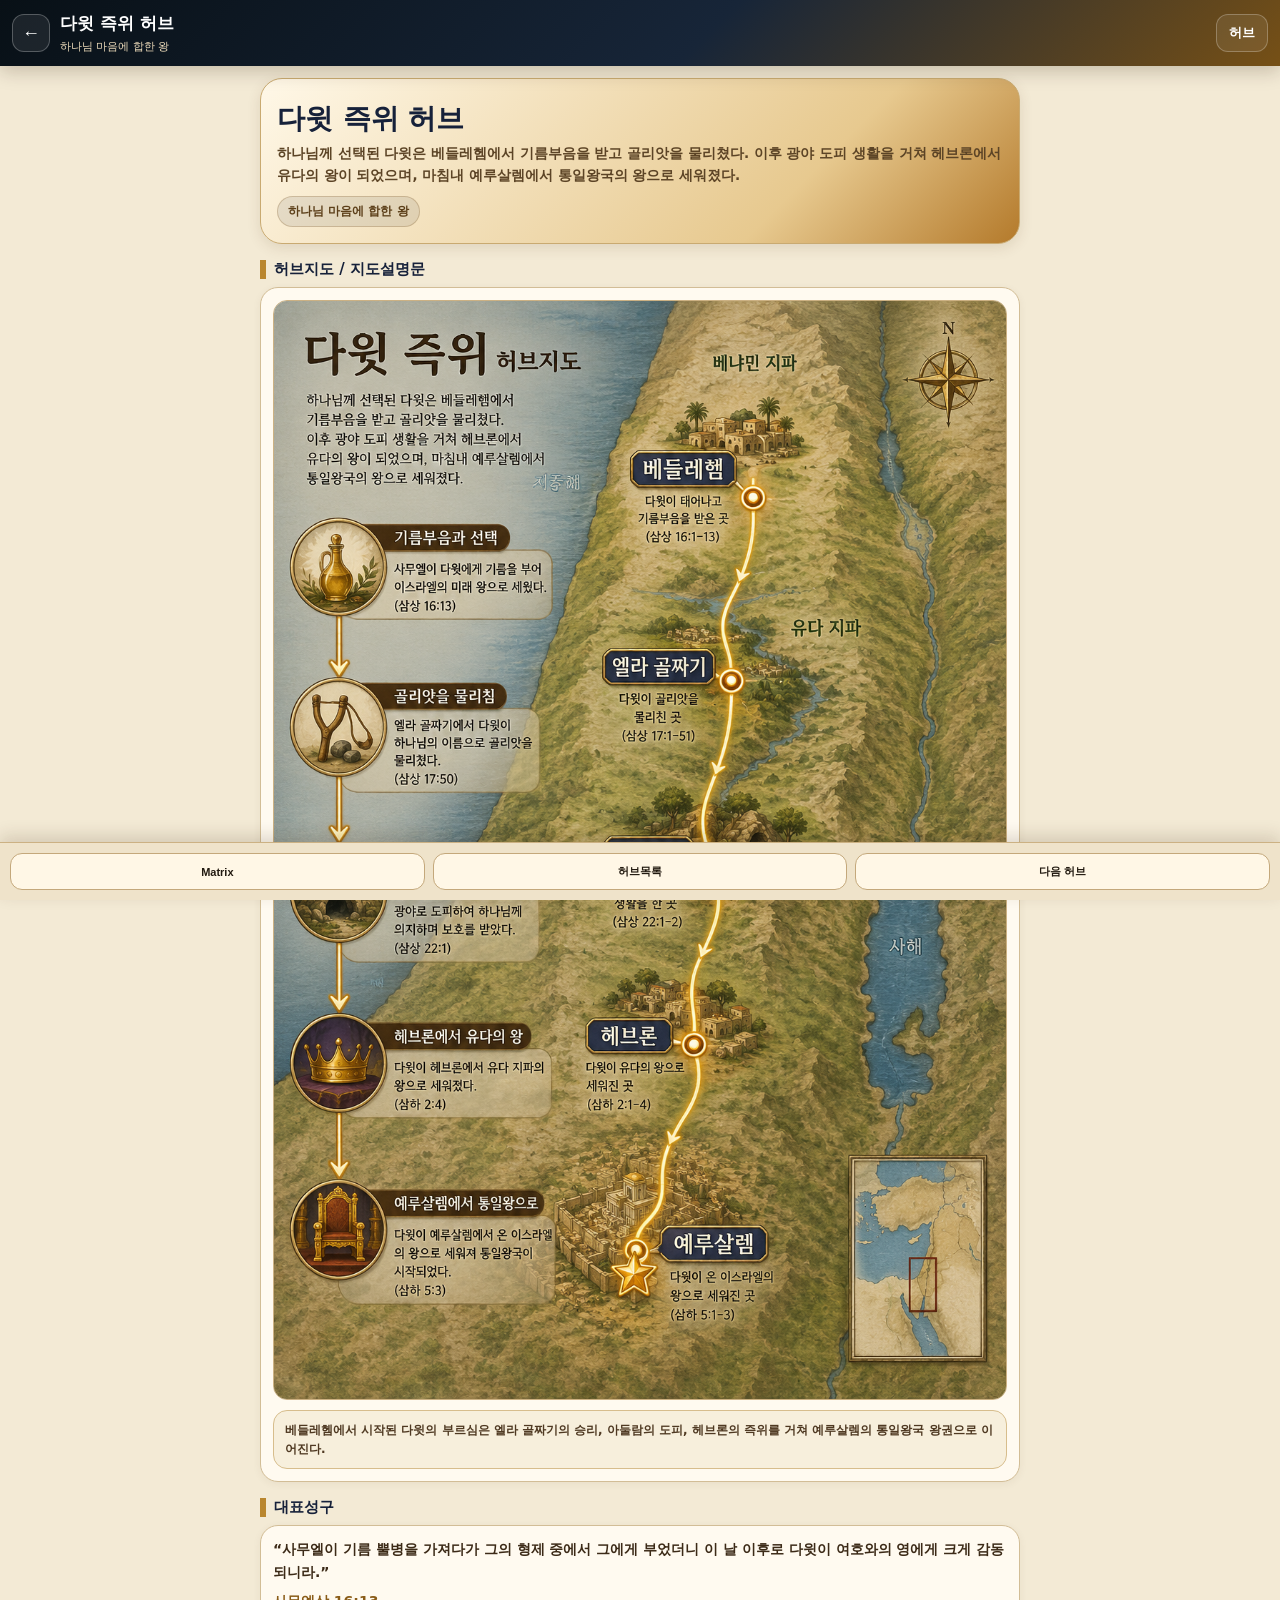
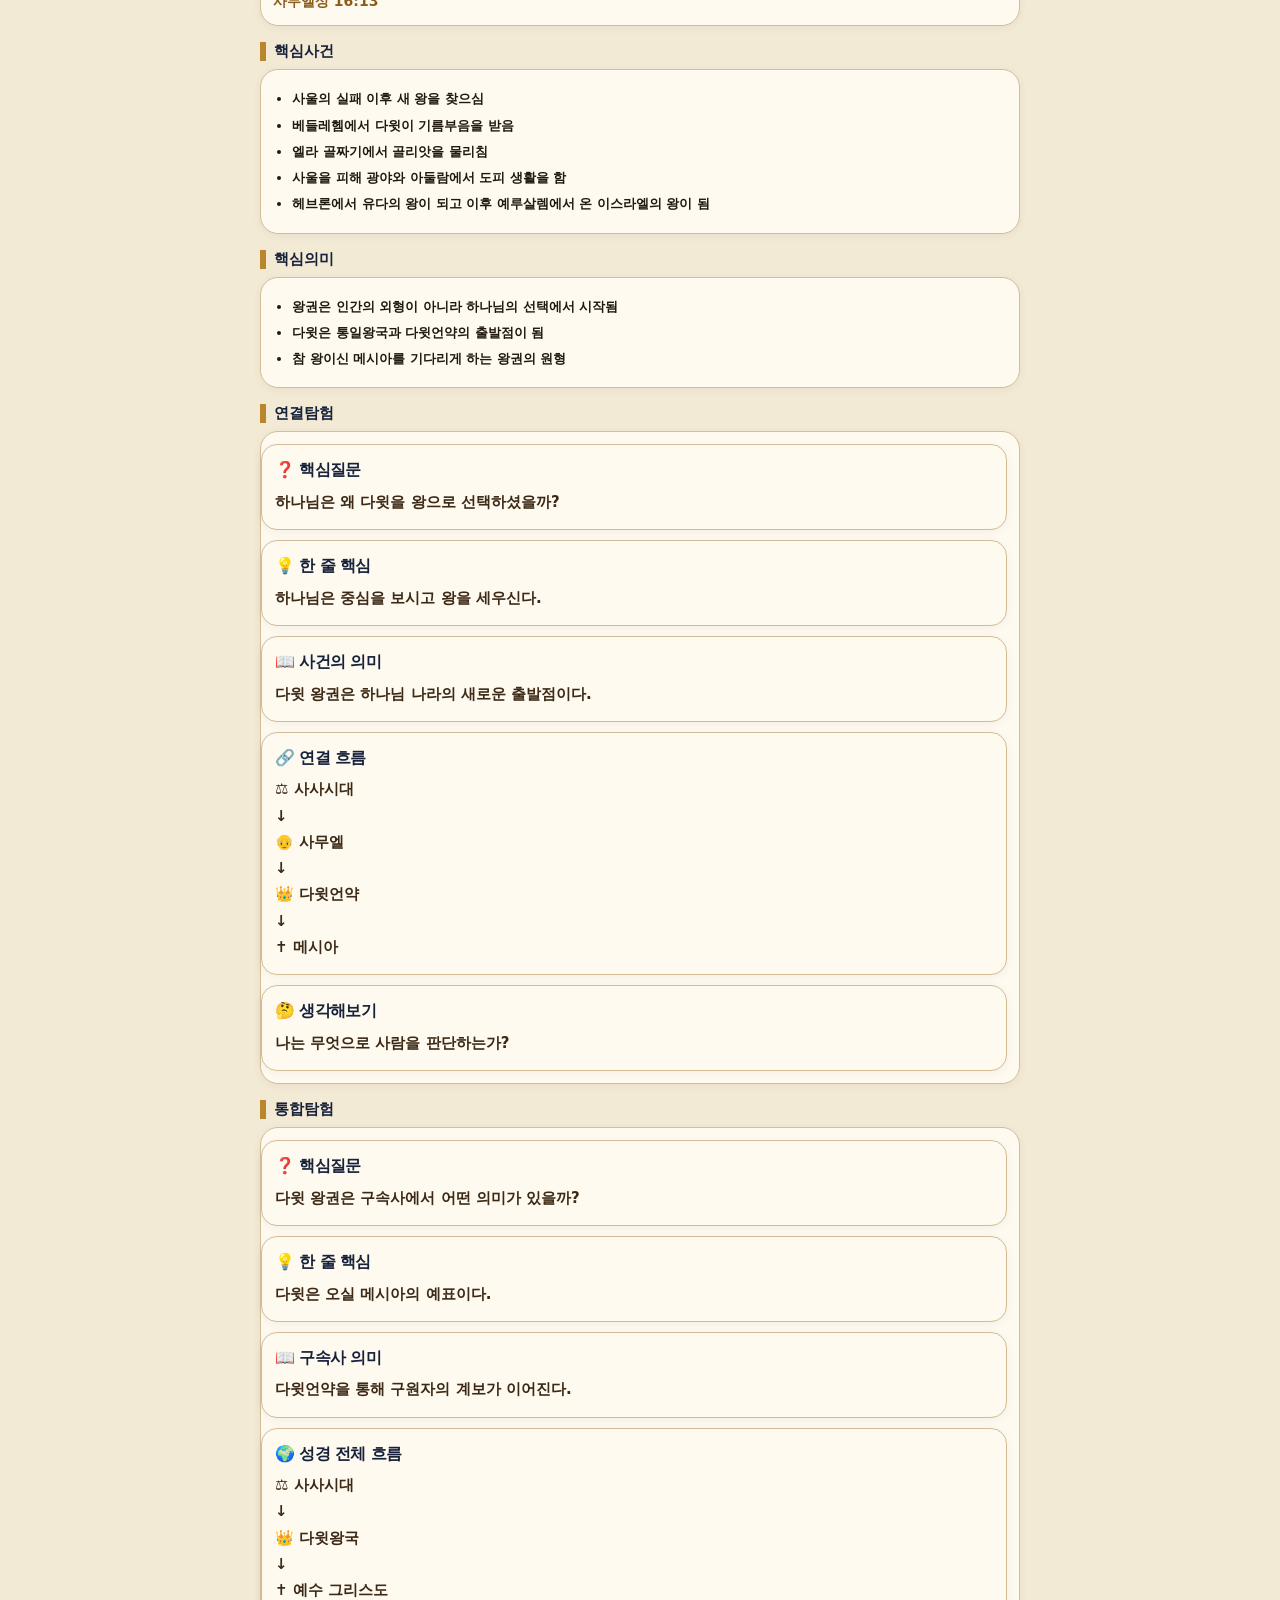
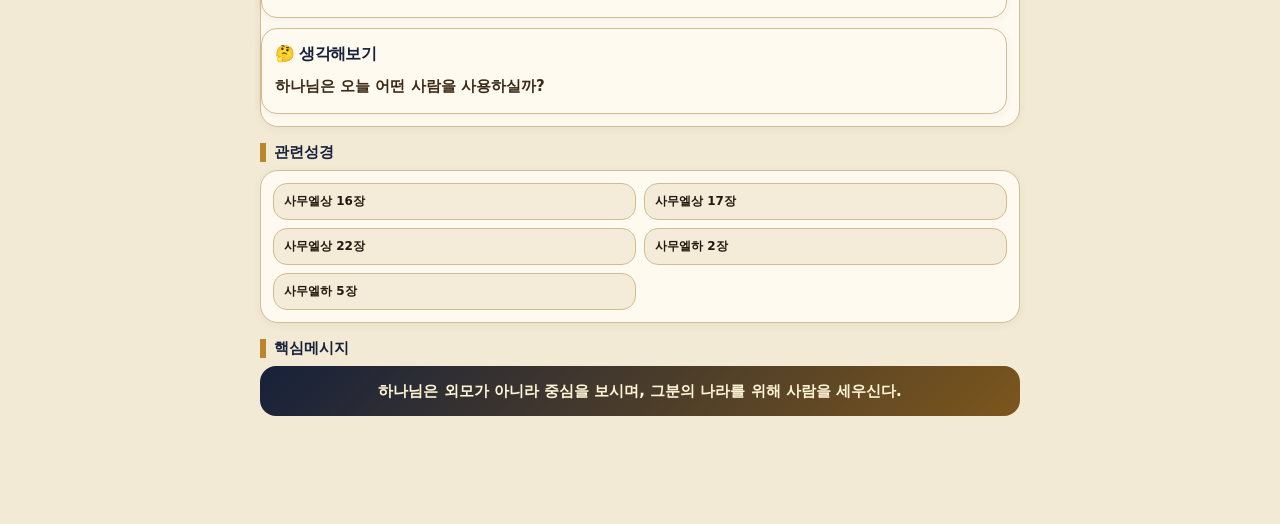
==== hubs/index.html @ 27210154 "Add files via upload" ====
<!DOCTYPE html>
<html lang="ko">
<head>
<meta charset="UTF-8">
<meta name="viewport" content="width=device-width,initial-scale=1,viewport-fit=cover">
<title>CEN 통일왕국 허브</title>
<link rel="manifest" href="manifest.json">
<meta name="theme-color" content="#081016">
<style>
*{box-sizing:border-box;-webkit-tap-highlight-color:transparent}body{margin:0;background:#f3ead5;font-family:system-ui,-apple-system,BlinkMacSystemFont,"Segoe UI",sans-serif;color:#21190f}.top{position:sticky;top:0;z-index:50;background:linear-gradient(135deg,#081016,#172538 55%,#765016);padding:12px;color:#fff;display:flex;gap:10px;align-items:center;box-shadow:0 5px 18px rgba(40,25,8,.22)}.top button{height:38px;border-radius:12px;border:1px solid rgba(255,255,255,.25);background:rgba(255,255,255,.08);color:#fff;font-weight:900}.top .back{width:38px;font-size:18px}.top .menu{padding:0 12px;margin-left:auto}.titlebox{min-width:0;flex:1}.titlebox b{display:block;font-size:17px;white-space:nowrap;overflow:hidden;text-overflow:ellipsis}.titlebox span{font-size:11px;color:#f1dfbd}.wrap{max-width:780px;margin:0 auto;padding:12px 10px 108px}.hero{border-radius:22px;padding:16px;border:1px solid #c9aa71;background:linear-gradient(135deg,#fff8e8,#e7c98f 70%,#b47a2b);box-shadow:0 4px 14px rgba(80,50,20,.12)}.hero.warn{background:linear-gradient(135deg,#fff5e4,#ddb57c 70%,#8b4a2a);border-color:#b48a56}.kicker{font-size:11px;font-weight:900;color:#7d5524}.hero h1{margin:8px 0 0;font-size:28px;color:#16213a;line-height:1.12}.hero.warn h1{color:#23150e}.hero p{line-height:1.58;color:#5c4426;font-weight:700;margin:9px 0 0;font-size:13.5px}.mood{margin-top:10px;display:inline-block;border-radius:999px;padding:6px 10px;background:rgba(22,33,58,.09);border:1px solid rgba(124,86,28,.25);color:#5c3f19;font-size:12px;font-weight:900}.sec{margin-top:16px}.sec h2{font-size:15px;color:#16213a;border-left:6px solid #b9862e;padding-left:8px;margin:0 0 8px}.card{background:#fffaf0;border:1px solid #d2bd96;border-radius:18px;padding:12px;box-shadow:0 2px 8px rgba(70,45,20,.06)}.map img{width:100%;border-radius:14px;border:1px solid #ccb183;display:block}.mapExplain{margin-top:10px;background:#f7efdc;border:1px solid #d7bd8c;border-radius:14px;padding:10px 11px;font-size:12px;line-height:1.55;color:#4f3922;font-weight:700}.quote{font-size:14px;line-height:1.65;color:#3c2a17;font-weight:800}.quote strong{display:block;margin-top:6px;color:#8a5c18}.grid{display:grid;grid-template-columns:repeat(2,minmax(0,1fr));gap:8px}.pill{background:#f4ecd8;border:1px solid #d1bb92;border-radius:14px;padding:9px 10px;font-size:12px;line-height:1.4;font-weight:800}.list{margin:0;padding-left:19px}.list li{margin:7px 0;font-size:13px;line-height:1.48;font-weight:700}.message{background:linear-gradient(135deg,#16213a,#7c561c);color:#fff5d7;border-radius:16px;padding:14px 12px;text-align:center;font-size:15px;line-height:1.5;font-weight:900}.navlinks{display:grid;grid-template-columns:repeat(3,minmax(0,1fr));gap:8px}.navlinks button{padding:12px 7px;border-radius:14px;border:1px solid #c4a87b;background:#fff7e6;font-weight:900;color:#21190f}.navlinks button.next{background:#7b561c;color:#fff6d5;border-color:#d9a943}.bottom{position:fixed;left:0;right:0;bottom:0;z-index:50;background:#efe3ca;border-top:1px solid #ccb183;display:flex;gap:8px;padding:10px;box-shadow:0 -6px 16px rgba(60,40,15,.16)}.bottom button{flex:1;padding:10px 4px;border-radius:12px;border:1px solid #c4a87b;background:#fff7e6;font-weight:900;font-size:11px;color:#21190f}.drawer{display:none;position:fixed;inset:0;background:rgba(0,0,0,.38);z-index:1200;align-items:flex-end}.drawer.show{display:flex}.drawerPanel{width:100%;max-height:76vh;overflow:auto;background:#fffaf0;border-radius:20px 20px 0 0;border:1px solid #d2bd96}.drawerHead{display:flex;align-items:center;justify-content:space-between;padding:14px 16px;border-bottom:1px solid #eadfc6}.drawerHead button{width:34px;height:34px;border:0;border-radius:10px;background:#eadfc6;font-size:22px}.hubItem{width:100%;text-align:left;border:0;border-bottom:1px solid #eadfc6;background:#fffaf0;padding:13px 16px}.hubItem b{display:block;color:#16213a}.hubItem span{font-size:12px;color:#6d5b40}@media(max-width:430px){.grid{grid-template-columns:1fr}.hero h1{font-size:25px}.navlinks{grid-template-columns:1fr 1fr 1fr}.navlinks button{font-size:11px;padding:10px 4px}}

/* v3.6 M06: BR 기반 흐름 세로형 */
.exploreGrid{
  display:grid!important;
  grid-template-columns:1fr!important;
  gap:10px!important;
  padding-left:0!important;
  margin:0!important;
}
.exploreCard{
  display:block!important;
  border:1px solid #d2bd96!important;
  border-radius:16px!important;
  background:#fffaf0!important;
  padding:14px 13px!important;
  margin:0!important;
  box-shadow:0 2px 8px rgba(70,45,20,.06)!important;
}
.exploreCard b{
  display:block!important;
  color:#16213a!important;
  font-size:16px!important;
  margin:0 0 8px 0!important;
  line-height:1.35!important;
  font-weight:950!important;
  letter-spacing:-.04em!important;
}
.exploreCard p{
  display:block!important;
  margin:0!important;
  color:#3c2a17!important;
  font-size:15px!important;
  line-height:1.75!important;
  font-weight:780!important;
  white-space:normal!important;
  word-break:keep-all!important;
}

</style>
</head>
<body>
<header class="top"><button class="back" onclick="goMatrix()">←</button><div class="titlebox"><b id="topTitle">통일왕국 허브</b><span id="topSub">왕권 · 시온 · 임재 · 성전 · 분열</span></div><button class="menu" onclick="openDrawer()">허브</button></header>
<main class="wrap" id="app"></main>
<nav class="bottom"><button onclick="goMatrix()">Matrix</button><button onclick="openDrawer()">허브목록</button><button id="nextBottom">다음 허브</button></nav>
<div class="drawer" id="drawer"><div class="drawerPanel"><div class="drawerHead"><b>통일왕국 허브목록</b><button onclick="closeDrawer()">×</button></div><div id="hubList"></div></div></div>
<script>
const HUBS=[
{slug:'david',icon:'👑',title:'다윗 즉위',sub:'하나님 마음에 합한 왕',kicker:'',overview:'하나님께 선택된 다윗은 베들레헴에서 기름부음을 받고 골리앗을 물리쳤다. 이후 광야 도피 생활을 거쳐 헤브론에서 유다의 왕이 되었으며, 마침내 예루살렘에서 통일왕국의 왕으로 세워졌다.',map:'assets/maps/david-map.png',mapExplain:'베들레헴에서 시작된 다윗의 부르심은 엘라 골짜기의 승리, 아둘람의 도피, 헤브론의 즉위를 거쳐 예루살렘의 통일왕국 왕권으로 이어진다.',verse:'“사무엘이 기름 뿔병을 가져다가 그의 형제 중에서 그에게 부었더니 이 날 이후로 다윗이 여호와의 영에게 크게 감동되니라.”<strong>사무엘상 16:13</strong>',events:['사울의 실패 이후 새 왕을 찾으심','베들레헴에서 다윗이 기름부음을 받음','엘라 골짜기에서 골리앗을 물리침','사울을 피해 광야와 아둘람에서 도피 생활을 함','헤브론에서 유다의 왕이 되고 이후 예루살렘에서 온 이스라엘의 왕이 됨'],meaning:['왕권은 인간의 외형이 아니라 하나님의 선택에서 시작됨','다윗은 통일왕국과 다윗언약의 출발점이 됨','참 왕이신 메시아를 기다리게 하는 왕권의 원형'],connections:['❓ 핵심질문 하나님은 왜 다윗을 왕으로 선택하셨을까?','💡 한 줄 핵심 하나님은 중심을 보시고 왕을 세우신다.','📖 사건의 의미 다윗 왕권은 하나님 나라의 새로운 출발점이다.','🔗 연결 흐름 사사시대 → 사무엘 → 다윗언약 → 메시아','🤔 생각해보기 나는 무엇으로 사람을 판단하는가?'],integrated:['❓ 핵심질문 다윗 왕권은 구속사에서 어떤 의미가 있을까?','💡 한 줄 핵심 다윗은 오실 메시아의 예표이다.','📖 구속사 의미 다윗언약을 통해 구원자의 계보가 이어진다.','🌍 성경 전체 흐름 사사시대 → 다윗왕국 → 예수 그리스도','🤔 생각해보기 하나님은 오늘 어떤 사람을 사용하실까?'],refs:['사무엘상 16장','사무엘상 17장','사무엘상 22장','사무엘하 2장','사무엘하 5장'],message:'하나님은 외모가 아니라 중심을 보시며, 그분의 나라를 위해 사람을 세우신다.',prev:'',next:'jerusalem'},
{slug:'jerusalem',icon:'🏰',title:'예루살렘 정복',sub:'왕국 중심이 세워지다',kicker:'',overview:'다윗은 헤브론에서 왕으로 통치한 후 여부스 족속의 성읍 예루살렘을 정복하였다. 예루살렘은 다윗성으로 불리며 이스라엘의 정치적 중심지가 되었다.',map:'assets/maps/jerusalem-map.png',mapExplain:'헤브론에서 시작된 다윗의 왕권은 예루살렘 정복을 통해 왕국의 중심을 확보한다. 다윗성, 시온산은 이후 왕권과 예배와 메시아 약속이 모이는 핵심 장소가 된다.',verse:'“다윗이 시온 산성을 빼앗았으니 이는 다윗 성이더라.”<strong>사무엘하 5:7</strong>',events:['다윗이 헤브론에서 유다를 다스림','온 이스라엘의 왕으로 세워짐','여부스 족속의 성읍 예루살렘을 정복함','시온 산성이 다윗성으로 불림','예루살렘이 통일왕국의 수도가 됨'],meaning:['예루살렘은 남북 지파를 아우르는 왕국 중심지가 됨','시온은 왕권·예배·언약 약속이 만나는 장소가 됨','이후 성전과 메시아 사역의 무대가 준비됨'],connections:['❓ 핵심질문 왜 예루살렘이 왕국의 중심이 되었을까?','💡 한 줄 핵심 하나님은 예루살렘을 왕권과 예배의 중심으로 세우셨다.','📖 사건의 의미 통일왕국의 중심 도시가 확립되었다.','🔗 연결 흐름 다윗 즉위 → 예루살렘 정복 → 성전 건축','🤔 생각해보기 내 삶의 중심에는 무엇이 있는가?'],integrated:['❓ 핵심질문 예루살렘은 성경 전체에서 어떤 의미가 있을까?','💡 한 줄 핵심 예루살렘은 구속사의 중심 무대이다.','📖 구속사 의미 왕권과 언약이 모이는 장소가 된다.','🌍 성경 전체 흐름 다윗성 → 성전 → 십자가 → 새 예루살렘','🤔 생각해보기 하나님 나라의 중심은 어디에 있는가?'],refs:['사무엘하 5장','역대상 11장','시편 48편','시편 122편'],message:'하나님은 자신의 나라를 세우기 위해 중심을 마련하신다.',prev:'david',next:'ark'},
{slug:'ark',icon:'📦',title:'언약궤 이전',sub:'하나님의 임재를 모시다',kicker:'',overview:'오랫동안 기럇여아림에 머물던 언약궤는 예루살렘으로 옮겨지는 과정에서 웃사의 죽음 사건을 겪었다. 이후 오벧에돔의 집에 머문 뒤 예루살렘에 안치되어 하나님의 임재를 상징하게 되었다.',map:'assets/maps/ark-map.png',mapExplain:'기럇여아림에 머물던 언약궤는 베레스웃사 사건을 거치며 하나님의 거룩함을 드러낸다. 오벧에돔의 집에 머문 뒤 예루살렘으로 옮겨져 왕국의 중심에 하나님의 임재가 자리한다.',verse:'“다윗이 여호와 앞에서 힘을 다하여 춤을 추는데 그 때에 다윗이 베 에봇을 입었더라.”<strong>사무엘하 6:14</strong>',events:['언약궤가 기럇여아림에 오래 머묾','새 수레로 옮기던 중 웃사가 죽음','언약궤가 오벧에돔의 집에 석 달 동안 머묾','하나님이 오벧에돔의 집에 복을 주심','다윗이 기쁨과 찬양으로 언약궤를 예루살렘에 모심'],meaning:['하나님의 임재는 기쁨이지만 동시에 거룩함을 요구함','왕국의 중심은 왕권이 아니라 하나님의 임재여야 함','성전 건축으로 이어지는 임재의 흐름을 준비함'],connections:['❓ 핵심질문 하나님께 가까이 가는 데 왜 거룩함이 필요할까?','💡 한 줄 핵심 하나님의 임재는 기쁨이자 거룩함이다.','📖 사건의 의미 왕국의 중심은 왕이 아니라 하나님이심을 보여준다.','🔗 연결 흐름 성막 → 언약궤 → 성전 → 그리스도','🤔 생각해보기 나는 하나님을 어떤 태도로 예배하는가?'],integrated:['❓ 핵심질문 언약궤는 구속사에서 무엇을 상징할까?','💡 한 줄 핵심 하나님은 백성과 함께 거하시기를 원하신다.','📖 구속사 의미 임재의 약속이 그리스도 안에서 완성된다.','🌍 성경 전체 흐름 광야 성막 → 언약궤 → 성전 → 임마누엘','🤔 생각해보기 하나님 임재를 가장 소중히 여기고 있는가?'],refs:['사무엘하 6장','역대상 13장','역대상 15장','역대상 16장'],message:'하나님의 백성은 하나님의 임재를 가장 소중히 여기되, 하나님의 방식대로 가까이해야 한다.',prev:'jerusalem',next:'temple'},
{slug:'temple',icon:'🏛️',title:'성전 건축',sub:'예배 중심이 세워지다',kicker:'',overview:'솔로몬은 두로 왕 히람의 지원을 받아 성전 건축 재료를 공급받았다. 예루살렘 모리아산에 성전을 건축하여 이스라엘 예배의 중심을 세웠다.',map:'assets/maps/temple-map.png',mapExplain:'두로에서 공급된 재료와 기술은 예루살렘으로 옮겨지고, 모리아산에서 성전 건축으로 이어진다. 성전은 통일왕국의 영광이 절정에 이른 상징이 된다.',verse:'“제사장이 성소에서 나올 때에 구름이 여호와의 성전에 가득하매… 이는 여호와의 영광이 여호와의 성전에 가득함이었더라.”<strong>열왕기상 8:10-11</strong>',events:['솔로몬이 두로 왕 히람과 협력함','백향목과 건축 재료를 공급받음','예루살렘 모리아산에 성전을 건축함','언약궤를 성전에 안치함','성전 봉헌 때 여호와의 영광이 가득함'],meaning:['성전은 통일왕국의 예배 중심이자 영광의 절정임','하나님은 자기 백성 가운데 거하시기를 원하심','성전은 예수 그리스도와 교회로 이어지는 중요한 예표'],connections:['❓ 핵심질문 성전은 왜 중요한가?','💡 한 줄 핵심 성전은 하나님 임재와 예배의 중심이다.','📖 사건의 의미 통일왕국의 영광이 절정에 이른다.','🔗 연결 흐름 성막 → 성전 → 예수 그리스도 → 교회','🤔 생각해보기 참된 예배는 무엇일까?'],integrated:['❓ 핵심질문 성전은 어떻게 예수님을 가리킬까?','💡 한 줄 핵심 성전은 오실 그리스도의 그림자이다.','📖 구속사 의미 하나님과 만나는 길이 예수님 안에서 완성된다.','🌍 성경 전체 흐름 성막 → 솔로몬 성전 → 재건 성전 → 그리스도','🤔 생각해보기 나는 예배를 얼마나 소중히 여기는가?'],refs:['열왕기상 5장','열왕기상 6장','열왕기상 8장','역대하 3장','역대하 5장','역대하 7장'],message:'하나님은 건물 자체보다, 그분의 임재를 중심에 두는 순종의 백성을 원하신다.',prev:'ark',next:'division'},
{slug:'division',icon:'⚡',title:'왕국 분열',sub:'하나의 왕국이 갈라지다',kicker:'',overview:'솔로몬 사후 르호보암은 세겜에서 백성들의 요구를 거절하였다. 그 결과 왕국은 북이스라엘과 남유다로 분열되었으며, 이후 서로 다른 길을 걷게 되었다.',map:'assets/maps/division-map.png',mapExplain:'예루살렘에서 이어진 솔로몬 왕조는 세겜의 결정 앞에서 균열을 맞는다. 세겜 이후 북쪽은 사마리아 중심의 북이스라엘로, 남쪽은 예루살렘 중심의 남유다로 갈라진다.',verse:'“우리가 다윗과 무슨 관계가 있느냐… 이스라엘아 너희의 장막으로 돌아가라.”<strong>열왕기상 12:16</strong>',events:['솔로몬 말기에 우상숭배와 세금 부담이 커짐','르호보암이 세겜에서 백성의 요구를 들음','원로들의 조언을 버리고 젊은 신하들의 강경책을 따름','열 지파가 르호보암을 거부하고 여로보암을 따름','북이스라엘과 남유다로 왕국이 분열됨'],meaning:['교만과 불순종은 공동체를 갈라놓음','분열은 심판이지만 다윗 언약의 약속은 남유다를 통해 이어짐','분열왕국 시대의 긴 쇠퇴와 선지자 사역을 여는 전환점'],connections:['❓ 핵심질문 왜 강대한 왕국이 분열되었을까?','💡 한 줄 핵심 불순종과 교만은 공동체를 무너뜨린다.','📖 사건의 의미 인간 왕권의 한계가 드러난다.','🔗 연결 흐름 솔로몬 타락 → 왕국 분열 → 선지자 시대','🤔 생각해보기 나는 충고를 겸손히 듣고 있는가?'],integrated:['❓ 핵심질문 왕국 분열 이후에도 구속사는 왜 계속될까?','💡 한 줄 핵심 인간은 실패해도 하나님의 계획은 멈추지 않는다.','📖 구속사 의미 남은 자를 통해 메시아 약속이 이어진다.','🌍 성경 전체 흐름 분열왕국 → 포로 → 귀환 → 그리스도','🤔 생각해보기 실패 속에서도 하나님은 무엇을 이루실까?'],refs:['열왕기상 11장','열왕기상 12장','역대하 10장','역대하 11장'],message:'하나의 왕국은 갈라졌지만, 하나님의 구속사는 멈추지 않는다.',prev:'temple',next:'',warn:true,nextEra:{label:'분열왕국 Matrix',url:'https://centiger.github.io/CEN-M07-Divided/',desc:'왕국 분열 이후 북이스라엘과 남유다는 서로 다른 길을 걷게 됩니다.'}}
];
const $=id=>document.getElementById(id);function currentSlug(){return new URLSearchParams(location.search).get('hub')||'david'}function findHub(slug){return HUBS.find(h=>h.slug===slug)||HUBS[0]}function goMatrix(){location.href='../index.html'}function openDrawer(){$('drawer').classList.add('show')}function closeDrawer(){$('drawer').classList.remove('show')}function goHub(slug){if(!slug)return;location.href='index.html?hub='+slug}function list(items){return `<ul class="list">${items.map(x=>`<li>${x}</li>`).join('')}</ul>`}
function renderExplore(items){
  function escapeLocal(s){
    return String(s||'').replace(/[&<>"']/g, m=>({'&':'&amp;','<':'&lt;','>':'&gt;','"':'&quot;',"'":'&#39;'}[m]));
  }
  function hasEmoji(s){
    return /[\u{1F300}-\u{1FAFF}\u{2600}-\u{27BF}]/u.test(String(s||''));
  }
  function iconForStep(s){
    const t=String(s||'');
    if(/사사/.test(t)) return '⚖️';
    if(/사무엘/.test(t)) return '👴';
    if(/다윗성|다윗|왕권|왕국/.test(t)) return '👑';
    if(/예루살렘|시온/.test(t)) return '🏰';
    if(/언약궤|임재/.test(t)) return '📦';
    if(/성막/.test(t)) return '⛺';
    if(/성전|성전산|예배/.test(t)) return '🏛️';
    if(/솔로몬/.test(t)) return '🧠';
    if(/분열|북이스라엘|남유다/.test(t)) return '⚡';
    if(/십자가/.test(t)) return '✝️';
    if(/예수|그리스도|메시아/.test(t)) return '✝️';
    if(/새 예루살렘|새창조/.test(t)) return '👑';
    if(/포로|바벨론/.test(t)) return '⛓️';
    if(/귀환|회복/.test(t)) return '🚶';
    if(/교회/.test(t)) return '⛪';
    return '🔹';
  }

  const labels=[
    '❓ 핵심질문',
    '💡 한 줄 핵심',
    '📖 사건의 의미',
    '📖 구속사 의미',
    '🔗 연결 흐름',
    '🌍 성경 전체 흐름',
    '🤔 생각해보기'
  ];

  function splitItem(x){
    let raw='';
    if(typeof x==='string'){
      raw=String(x||'').trim();
    }else{
      const t=String(x.title||x.label||'').trim();
      const body=String(x.text||x.content||x.body||'').trim();
      raw=(t + (body ? ' ' + body : '')).trim();
    }

    raw=raw.replace(/\s*\|\s*/g,' ');

    for(const label of labels){
      if(raw.startsWith(label)){
        return {title:label, text:raw.slice(label.length).trim()};
      }
    }

    return {title:'', text:raw};
  }

  function verticalFlowHtml(text){
    const raw=String(text||'').trim();
    const parts=raw.split(/\s*(?:→|↓)\s*/).map(v=>v.trim()).filter(Boolean);
    if(parts.length<2) return escapeLocal(raw).replace(/\n/g,'<br>');
    return parts.map(step=>{
      const labeled=hasEmoji(step) ? step : `${iconForStep(step)} ${step}`;
      return escapeLocal(labeled);
    }).join('<br>↓<br>');
  }

  return (items||[]).map(x=>{
    const item=splitItem(x);
    const isFlow=/연결\s*흐름|성경\s*전체\s*흐름/.test(item.title) || item.text.includes('→') || item.text.includes('↓');
    const body=isFlow ? verticalFlowHtml(item.text) : escapeLocal(item.text).replace(/\n/g,'<br>');
    return `<div class="exploreCard"><b>${escapeLocal(item.title)}</b><p>${body}</p></div>`;
  }).join('');
}

function render(){const h=findHub(currentSlug());document.title='CEN '+h.title+' 허브';$('topTitle').textContent=h.title+' 허브';$('topSub').textContent=h.sub;const cls=h.warn?'hero warn':'hero';$('app').innerHTML=`<section class="${cls}"><div class="kicker">${h.kicker}</div><h1>${h.title} 허브</h1><p>${h.overview}</p><span class="mood">${h.sub}</span></section><section class="sec map"><h2>허브지도 / 지도설명문</h2><div class="card"><img src="${h.map}" alt="${h.title} 지도"><div class="mapExplain">${h.mapExplain}</div></div></section><section class="sec"><h2>대표성구</h2><div class="card quote">${h.verse}</div></section><section class="sec"><h2>핵심사건</h2><div class="card">${list(h.events)}</div></section><section class="sec"><h2>핵심의미</h2><div class="card">${list(h.meaning)}</div></section><section class="sec"><h2>연결탐험</h2><div class="card exploreGrid">${renderExplore(h.connections)}</div></section><section class="sec"><h2>통합탐험</h2><div class="card exploreGrid">${renderExplore(h.integrated||h.integration)}</div></section><section class="sec"><h2>관련성경</h2><div class="card grid">${h.refs.map(x=>`<div class="pill">${x}</div>`).join('')}</div></section><section class="sec"><h2>핵심메시지</h2><div class="message">${h.message}</div></section>`;$('nextBottom').onclick=()=>{ if(h.next) return goHub(h.next); if(h.nextEra&&h.nextEra.url) return location.href=h.nextEra.url; return goMatrix(); };$('nextBottom').textContent=h.next?'다음 허브':(h.nextEra?h.nextEra.label:'Matrix');$('hubList').innerHTML=HUBS.map(x=>`<button class="hubItem" onclick="goHub('${x.slug}')"><b>${x.icon} ${x.title} 허브</b><span>${x.sub}</span></button>`).join('')}render();if('serviceWorker'in navigator){window.addEventListener('load',()=>navigator.serviceWorker.register('./sw.js').catch(()=>{}))}
</script>
</body>
</html>
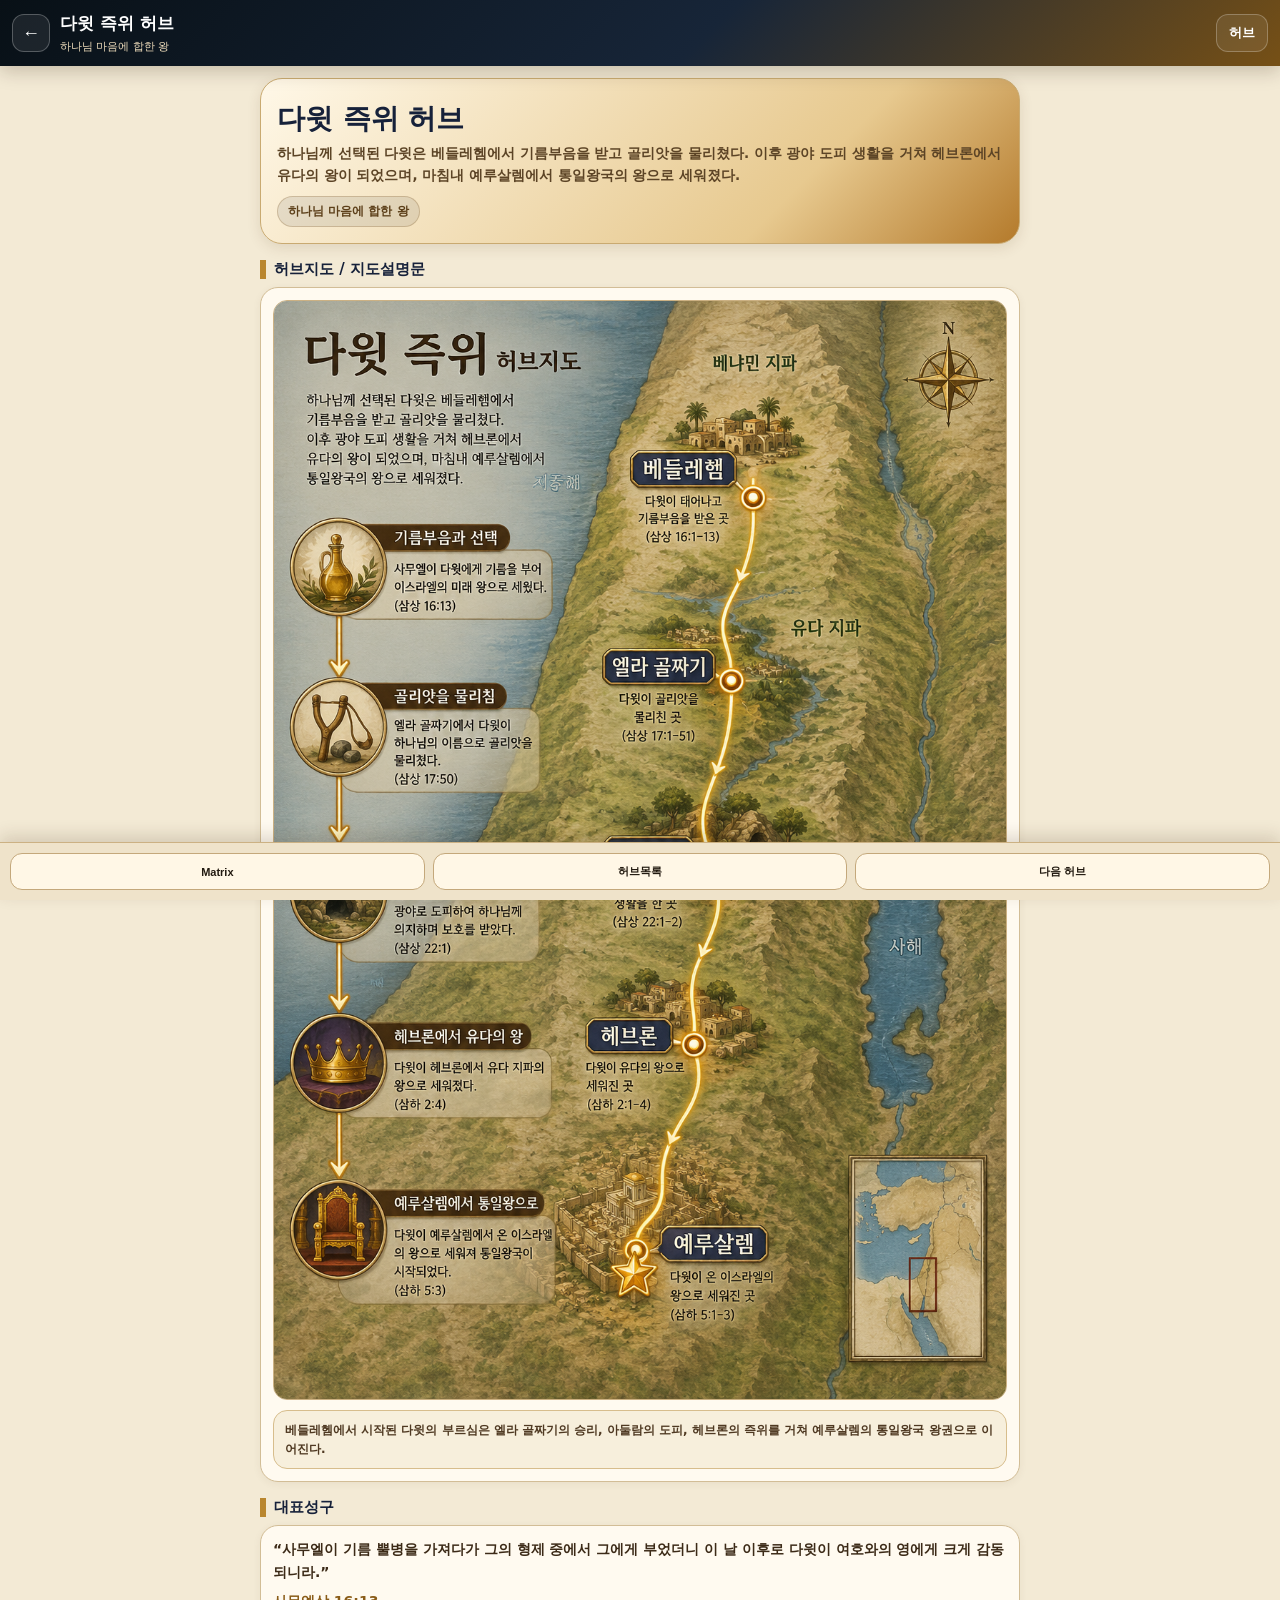
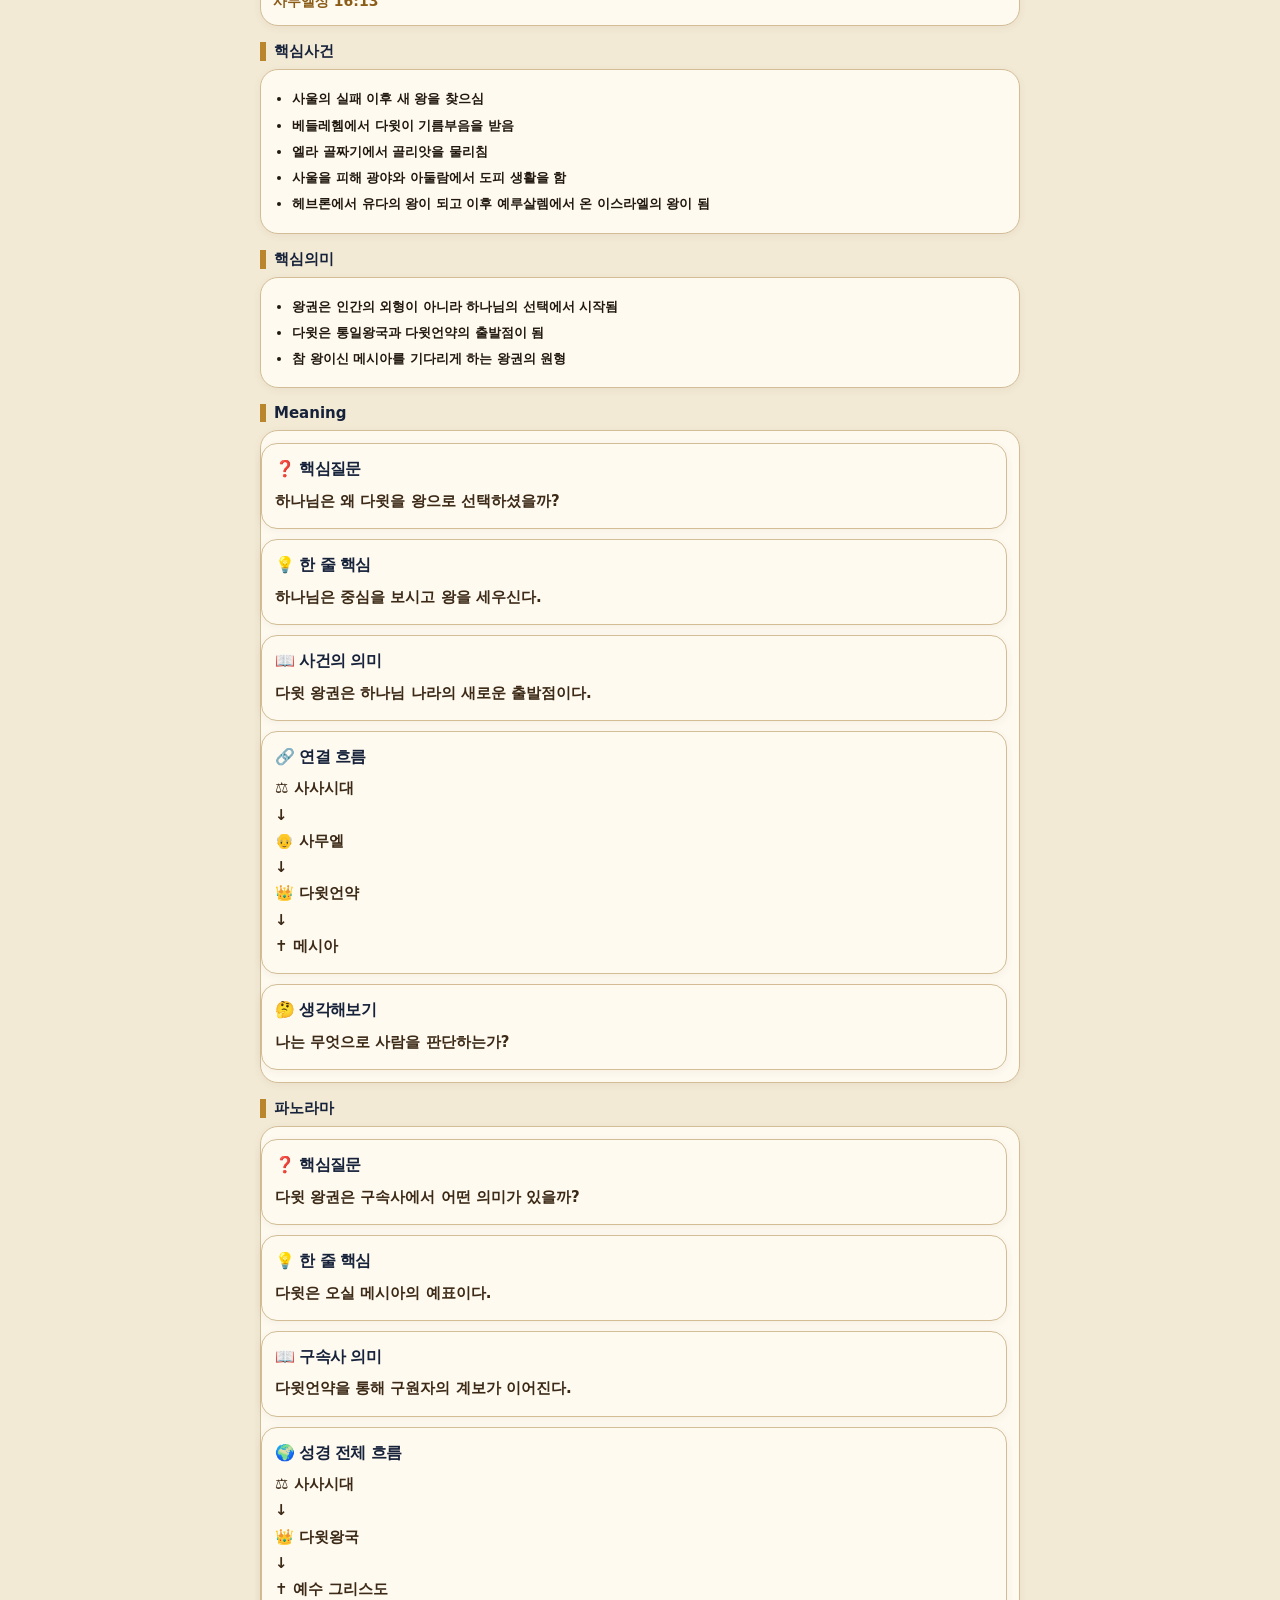
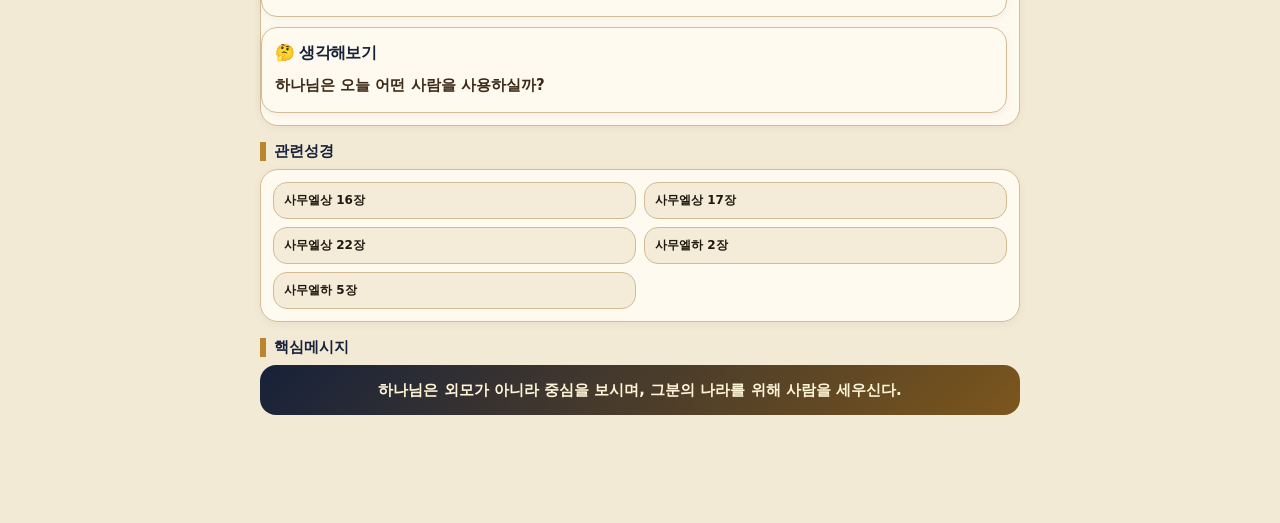
==== commit 6535ad79: "Add files via upload" ====
--- a/hubs/index.html
+++ b/hubs/index.html
@@ -138,7 +138,7 @@
   }).join('');
 }
 
-function render(){const h=findHub(currentSlug());document.title='CEN '+h.title+' 허브';$('topTitle').textContent=h.title+' 허브';$('topSub').textContent=h.sub;const cls=h.warn?'hero warn':'hero';$('app').innerHTML=`<section class="${cls}"><div class="kicker">${h.kicker}</div><h1>${h.title} 허브</h1><p>${h.overview}</p><span class="mood">${h.sub}</span></section><section class="sec map"><h2>허브지도 / 지도설명문</h2><div class="card"><img src="${h.map}" alt="${h.title} 지도"><div class="mapExplain">${h.mapExplain}</div></div></section><section class="sec"><h2>대표성구</h2><div class="card quote">${h.verse}</div></section><section class="sec"><h2>핵심사건</h2><div class="card">${list(h.events)}</div></section><section class="sec"><h2>핵심의미</h2><div class="card">${list(h.meaning)}</div></section><section class="sec"><h2>연결탐험</h2><div class="card exploreGrid">${renderExplore(h.connections)}</div></section><section class="sec"><h2>통합탐험</h2><div class="card exploreGrid">${renderExplore(h.integrated||h.integration)}</div></section><section class="sec"><h2>관련성경</h2><div class="card grid">${h.refs.map(x=>`<div class="pill">${x}</div>`).join('')}</div></section><section class="sec"><h2>핵심메시지</h2><div class="message">${h.message}</div></section>`;$('nextBottom').onclick=()=>{ if(h.next) return goHub(h.next); if(h.nextEra&&h.nextEra.url) return location.href=h.nextEra.url; return goMatrix(); };$('nextBottom').textContent=h.next?'다음 허브':(h.nextEra?h.nextEra.label:'Matrix');$('hubList').innerHTML=HUBS.map(x=>`<button class="hubItem" onclick="goHub('${x.slug}')"><b>${x.icon} ${x.title} 허브</b><span>${x.sub}</span></button>`).join('')}render();if('serviceWorker'in navigator){window.addEventListener('load',()=>navigator.serviceWorker.register('./sw.js').catch(()=>{}))}
+function render(){const h=findHub(currentSlug());document.title='CEN '+h.title+' 허브';$('topTitle').textContent=h.title+' 허브';$('topSub').textContent=h.sub;const cls=h.warn?'hero warn':'hero';$('app').innerHTML=`<section class="${cls}"><div class="kicker">${h.kicker}</div><h1>${h.title} 허브</h1><p>${h.overview}</p><span class="mood">${h.sub}</span></section><section class="sec map"><h2>허브지도 / 지도설명문</h2><div class="card"><img src="${h.map}" alt="${h.title} 지도"><div class="mapExplain">${h.mapExplain}</div></div></section><section class="sec"><h2>대표성구</h2><div class="card quote">${h.verse}</div></section><section class="sec"><h2>핵심사건</h2><div class="card">${list(h.events)}</div></section><section class="sec"><h2>핵심의미</h2><div class="card">${list(h.meaning)}</div></section><section class="sec"><h2>Meaning</h2><div class="card exploreGrid">${renderExplore(h.connections)}</div></section><section class="sec"><h2>파노라마</h2><div class="card exploreGrid">${renderExplore(h.integrated||h.integration)}</div></section><section class="sec"><h2>관련성경</h2><div class="card grid">${h.refs.map(x=>`<div class="pill">${x}</div>`).join('')}</div></section><section class="sec"><h2>핵심메시지</h2><div class="message">${h.message}</div></section>`;$('nextBottom').onclick=()=>{ if(h.next) return goHub(h.next); if(h.nextEra&&h.nextEra.url) return location.href=h.nextEra.url; return goMatrix(); };$('nextBottom').textContent=h.next?'다음 허브':(h.nextEra?h.nextEra.label:'Matrix');$('hubList').innerHTML=HUBS.map(x=>`<button class="hubItem" onclick="goHub('${x.slug}')"><b>${x.icon} ${x.title} 허브</b><span>${x.sub}</span></button>`).join('')}render();if('serviceWorker'in navigator){window.addEventListener('load',()=>navigator.serviceWorker.register('./sw.js').catch(()=>{}))}
 </script>
 </body>
 </html>
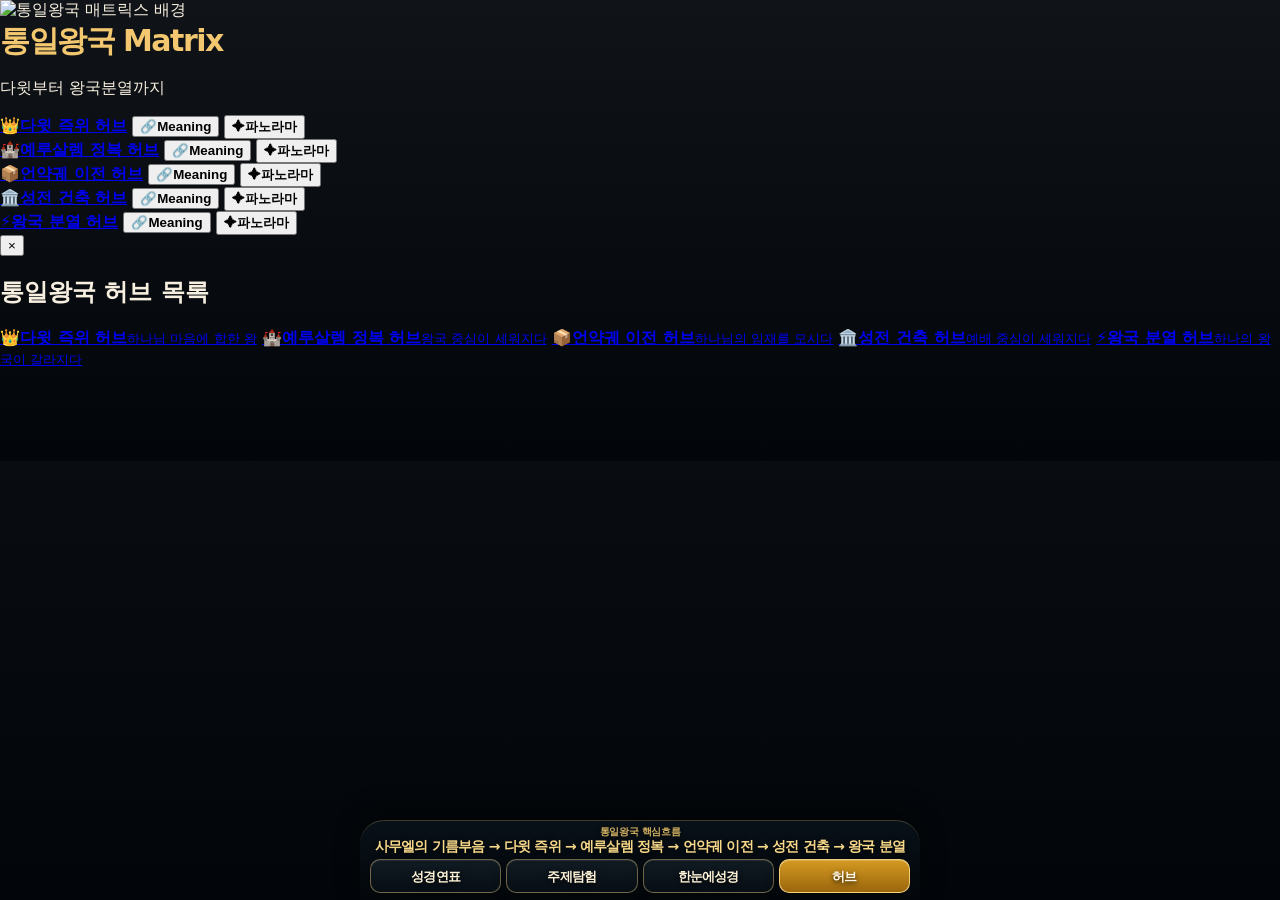
==== commit 14a63fca: "Add files via upload" ====
--- a/hubs/index.html
+++ b/hubs/index.html
@@ -1,144 +1,137 @@
 <!DOCTYPE html>
 <html lang="ko">
 <head>
-<meta charset="UTF-8">
-<meta name="viewport" content="width=device-width,initial-scale=1,viewport-fit=cover">
-<title>CEN 통일왕국 허브</title>
-<link rel="manifest" href="manifest.json">
-<meta name="theme-color" content="#081016">
-<style>
-*{box-sizing:border-box;-webkit-tap-highlight-color:transparent}body{margin:0;background:#f3ead5;font-family:system-ui,-apple-system,BlinkMacSystemFont,"Segoe UI",sans-serif;color:#21190f}.top{position:sticky;top:0;z-index:50;background:linear-gradient(135deg,#081016,#172538 55%,#765016);padding:12px;color:#fff;display:flex;gap:10px;align-items:center;box-shadow:0 5px 18px rgba(40,25,8,.22)}.top button{height:38px;border-radius:12px;border:1px solid rgba(255,255,255,.25);background:rgba(255,255,255,.08);color:#fff;font-weight:900}.top .back{width:38px;font-size:18px}.top .menu{padding:0 12px;margin-left:auto}.titlebox{min-width:0;flex:1}.titlebox b{display:block;font-size:17px;white-space:nowrap;overflow:hidden;text-overflow:ellipsis}.titlebox span{font-size:11px;color:#f1dfbd}.wrap{max-width:780px;margin:0 auto;padding:12px 10px 108px}.hero{border-radius:22px;padding:16px;border:1px solid #c9aa71;background:linear-gradient(135deg,#fff8e8,#e7c98f 70%,#b47a2b);box-shadow:0 4px 14px rgba(80,50,20,.12)}.hero.warn{background:linear-gradient(135deg,#fff5e4,#ddb57c 70%,#8b4a2a);border-color:#b48a56}.kicker{font-size:11px;font-weight:900;color:#7d5524}.hero h1{margin:8px 0 0;font-size:28px;color:#16213a;line-height:1.12}.hero.warn h1{color:#23150e}.hero p{line-height:1.58;color:#5c4426;font-weight:700;margin:9px 0 0;font-size:13.5px}.mood{margin-top:10px;display:inline-block;border-radius:999px;padding:6px 10px;background:rgba(22,33,58,.09);border:1px solid rgba(124,86,28,.25);color:#5c3f19;font-size:12px;font-weight:900}.sec{margin-top:16px}.sec h2{font-size:15px;color:#16213a;border-left:6px solid #b9862e;padding-left:8px;margin:0 0 8px}.card{background:#fffaf0;border:1px solid #d2bd96;border-radius:18px;padding:12px;box-shadow:0 2px 8px rgba(70,45,20,.06)}.map img{width:100%;border-radius:14px;border:1px solid #ccb183;display:block}.mapExplain{margin-top:10px;background:#f7efdc;border:1px solid #d7bd8c;border-radius:14px;padding:10px 11px;font-size:12px;line-height:1.55;color:#4f3922;font-weight:700}.quote{font-size:14px;line-height:1.65;color:#3c2a17;font-weight:800}.quote strong{display:block;margin-top:6px;color:#8a5c18}.grid{display:grid;grid-template-columns:repeat(2,minmax(0,1fr));gap:8px}.pill{background:#f4ecd8;border:1px solid #d1bb92;border-radius:14px;padding:9px 10px;font-size:12px;line-height:1.4;font-weight:800}.list{margin:0;padding-left:19px}.list li{margin:7px 0;font-size:13px;line-height:1.48;font-weight:700}.message{background:linear-gradient(135deg,#16213a,#7c561c);color:#fff5d7;border-radius:16px;padding:14px 12px;text-align:center;font-size:15px;line-height:1.5;font-weight:900}.navlinks{display:grid;grid-template-columns:repeat(3,minmax(0,1fr));gap:8px}.navlinks button{padding:12px 7px;border-radius:14px;border:1px solid #c4a87b;background:#fff7e6;font-weight:900;color:#21190f}.navlinks button.next{background:#7b561c;color:#fff6d5;border-color:#d9a943}.bottom{position:fixed;left:0;right:0;bottom:0;z-index:50;background:#efe3ca;border-top:1px solid #ccb183;display:flex;gap:8px;padding:10px;box-shadow:0 -6px 16px rgba(60,40,15,.16)}.bottom button{flex:1;padding:10px 4px;border-radius:12px;border:1px solid #c4a87b;background:#fff7e6;font-weight:900;font-size:11px;color:#21190f}.drawer{display:none;position:fixed;inset:0;background:rgba(0,0,0,.38);z-index:1200;align-items:flex-end}.drawer.show{display:flex}.drawerPanel{width:100%;max-height:76vh;overflow:auto;background:#fffaf0;border-radius:20px 20px 0 0;border:1px solid #d2bd96}.drawerHead{display:flex;align-items:center;justify-content:space-between;padding:14px 16px;border-bottom:1px solid #eadfc6}.drawerHead button{width:34px;height:34px;border:0;border-radius:10px;background:#eadfc6;font-size:22px}.hubItem{width:100%;text-align:left;border:0;border-bottom:1px solid #eadfc6;background:#fffaf0;padding:13px 16px}.hubItem b{display:block;color:#16213a}.hubItem span{font-size:12px;color:#6d5b40}@media(max-width:430px){.grid{grid-template-columns:1fr}.hero h1{font-size:25px}.navlinks{grid-template-columns:1fr 1fr 1fr}.navlinks button{font-size:11px;padding:10px 4px}}
+  <meta charset="UTF-8" />
+  <meta name="viewport" content="width=device-width, initial-scale=1.0, maximum-scale=1.0, user-scalable=no" />
+  <meta name="theme-color" content="#081016" />
+  <meta name="description" content="CEN Bible 통일왕국 Matrix" />
+  <meta property="og:title" content="CEN Bible 통일왕국 Matrix" />
+  <meta property="og:description" content="다윗 즉위부터 왕국 분열까지 통일왕국 핵심사건 Matrix" />
+  <meta property="og:image" content="assets/united-kingdom-bg.png" />
+  <title>CEN Bible 통일왕국 Matrix</title>
+  <link rel="manifest" href="manifest.json" />
+  <link rel="stylesheet" href="style.css" />
 
-/* v3.6 M06: BR 기반 흐름 세로형 */
-.exploreGrid{
-  display:grid!important;
-  grid-template-columns:1fr!important;
-  gap:10px!important;
-  padding-left:0!important;
-  margin:0!important;
-}
-.exploreCard{
-  display:block!important;
-  border:1px solid #d2bd96!important;
-  border-radius:16px!important;
-  background:#fffaf0!important;
-  padding:14px 13px!important;
-  margin:0!important;
-  box-shadow:0 2px 8px rgba(70,45,20,.06)!important;
-}
-.exploreCard b{
-  display:block!important;
-  color:#16213a!important;
-  font-size:16px!important;
-  margin:0 0 8px 0!important;
-  line-height:1.35!important;
-  font-weight:950!important;
-  letter-spacing:-.04em!important;
-}
-.exploreCard p{
-  display:block!important;
-  margin:0!important;
-  color:#3c2a17!important;
-  font-size:15px!important;
-  line-height:1.75!important;
-  font-weight:780!important;
-  white-space:normal!important;
-  word-break:keep-all!important;
-}
+<style id="CEN-UNIFIED-FOOTER-V5-CSS">
+body{padding-bottom:92px!important}
+.unifiedDock{position:fixed!important;left:50%!important;bottom:0!important;transform:translateX(-50%)!important;width:100%!important;max-width:560px!important;z-index:3000!important;padding:5px 10px calc(7px + env(safe-area-inset-bottom))!important;background:linear-gradient(to top,rgba(4,8,12,.98),rgba(9,18,26,.92))!important;border-top:1px solid rgba(247,216,137,.24)!important;box-shadow:0 -10px 24px rgba(0,0,0,.42)!important;backdrop-filter:blur(16px)!important;display:block!important;min-height:auto!important}
+.unifiedDock .coreFlow{margin:0 0 4px!important;text-align:center!important;color:#f7d889!important;font-weight:900!important;line-height:1.18!important;font-size:clamp(10px,2.65vw,14px)!important;letter-spacing:-.055em!important;text-shadow:0 2px 6px rgba(0,0,0,.85)!important;white-space:normal!important;overflow:visible!important;text-overflow:clip!important}
+.unifiedDock .coreFlow small{display:block!important;margin-bottom:1px!important;color:#d7b565!important;font-size:clamp(7px,1.9vw,10px)!important;font-weight:800!important;letter-spacing:-.03em!important;opacity:.95!important}
+.unifiedDock .unifiedNav{display:grid!important;grid-template-columns:repeat(4,1fr)!important;gap:5px!important;width:100%!important;margin:0!important;padding:0!important}
+.unifiedDock .action{min-height:34px!important;border:1.2px solid rgba(247,216,137,.42)!important;border-radius:10px!important;background:linear-gradient(180deg,rgba(18,28,36,.92),rgba(8,15,22,.9))!important;box-shadow:inset 0 1px 0 rgba(255,255,255,.08),0 5px 12px rgba(0,0,0,.30)!important;color:#fff4d8!important;text-decoration:none!important;font-size:clamp(10px,2.55vw,13px)!important;font-weight:950!important;display:flex!important;align-items:center!important;justify-content:center!important;line-height:1.0!important;text-align:center!important;letter-spacing:-.06em!important;text-shadow:0 2px 5px rgba(0,0,0,.75)!important;padding:0 2px!important;cursor:pointer!important}
+.unifiedDock .action.main,.unifiedDock .action[data-link="hub"],.unifiedDock .action[data-footer="hub"]{background:linear-gradient(180deg,#d49a22,#9b660d)!important;border-color:rgba(255,224,142,.82)!important;color:#fff8e6!important;box-shadow:inset 0 1px 0 rgba(255,255,255,.2),0 5px 13px rgba(0,0,0,.34)!important}
+@media(min-width:680px){.unifiedDock{border-radius:24px 24px 0 0!important}}
+</style>
 
+
+<style id="CEN-FOOTER-HEIGHT-FIX-V5B">
+:root{--cen-footer-h:92px!important;}
+.phone.main-content{bottom:calc(92px + env(safe-area-inset-bottom))!important;}
+.app-container{background:#020b10!important;}
+</style>
+
+<style id="CEN-BLACK-GAP-FIX-V5C">
+/* v5c: 기존 하단 흐름/푸터 예약공간 제거 + 통합 네비게이터 기준으로 재정렬 */
+:root{--footer-h:92px!important;--flow-h:0px!important;--cen-footer-h:82px!important;}
+.flow-dock,.fixedFooter:not(.unifiedDock),.cen-bottom-solid-bg,.jesus-flow-strip,.era-flow-strip{display:none!important;height:0!important;min-height:0!important;padding:0!important;margin:0!important;border:0!important;box-shadow:none!important;overflow:hidden!important;pointer-events:none!important;}
+.viewport{bottom:calc(92px + env(safe-area-inset-bottom))!important;}
+.unifiedDock{height:auto!important;min-height:0!important;}
+.unifiedDock .action{min-height:34px!important;}
+.unifiedDock .coreFlow{margin-bottom:4px!important;}
+.unifiedDock .action[data-link="overview"]{letter-spacing:-.07em!important;}
 </style>
 </head>
 <body>
-<header class="top"><button class="back" onclick="goMatrix()">←</button><div class="titlebox"><b id="topTitle">통일왕국 허브</b><span id="topSub">왕권 · 시온 · 임재 · 성전 · 분열</span></div><button class="menu" onclick="openDrawer()">허브</button></header>
-<main class="wrap" id="app"></main>
-<nav class="bottom"><button onclick="goMatrix()">Matrix</button><button onclick="openDrawer()">허브목록</button><button id="nextBottom">다음 허브</button></nav>
-<div class="drawer" id="drawer"><div class="drawerPanel"><div class="drawerHead"><b>통일왕국 허브목록</b><button onclick="closeDrawer()">×</button></div><div id="hubList"></div></div></div>
-<script>
-const HUBS=[
-{slug:'david',icon:'👑',title:'다윗 즉위',sub:'하나님 마음에 합한 왕',kicker:'',overview:'하나님께 선택된 다윗은 베들레헴에서 기름부음을 받고 골리앗을 물리쳤다. 이후 광야 도피 생활을 거쳐 헤브론에서 유다의 왕이 되었으며, 마침내 예루살렘에서 통일왕국의 왕으로 세워졌다.',map:'assets/maps/david-map.png',mapExplain:'베들레헴에서 시작된 다윗의 부르심은 엘라 골짜기의 승리, 아둘람의 도피, 헤브론의 즉위를 거쳐 예루살렘의 통일왕국 왕권으로 이어진다.',verse:'“사무엘이 기름 뿔병을 가져다가 그의 형제 중에서 그에게 부었더니 이 날 이후로 다윗이 여호와의 영에게 크게 감동되니라.”<strong>사무엘상 16:13</strong>',events:['사울의 실패 이후 새 왕을 찾으심','베들레헴에서 다윗이 기름부음을 받음','엘라 골짜기에서 골리앗을 물리침','사울을 피해 광야와 아둘람에서 도피 생활을 함','헤브론에서 유다의 왕이 되고 이후 예루살렘에서 온 이스라엘의 왕이 됨'],meaning:['왕권은 인간의 외형이 아니라 하나님의 선택에서 시작됨','다윗은 통일왕국과 다윗언약의 출발점이 됨','참 왕이신 메시아를 기다리게 하는 왕권의 원형'],connections:['❓ 핵심질문 하나님은 왜 다윗을 왕으로 선택하셨을까?','💡 한 줄 핵심 하나님은 중심을 보시고 왕을 세우신다.','📖 사건의 의미 다윗 왕권은 하나님 나라의 새로운 출발점이다.','🔗 연결 흐름 사사시대 → 사무엘 → 다윗언약 → 메시아','🤔 생각해보기 나는 무엇으로 사람을 판단하는가?'],integrated:['❓ 핵심질문 다윗 왕권은 구속사에서 어떤 의미가 있을까?','💡 한 줄 핵심 다윗은 오실 메시아의 예표이다.','📖 구속사 의미 다윗언약을 통해 구원자의 계보가 이어진다.','🌍 성경 전체 흐름 사사시대 → 다윗왕국 → 예수 그리스도','🤔 생각해보기 하나님은 오늘 어떤 사람을 사용하실까?'],refs:['사무엘상 16장','사무엘상 17장','사무엘상 22장','사무엘하 2장','사무엘하 5장'],message:'하나님은 외모가 아니라 중심을 보시며, 그분의 나라를 위해 사람을 세우신다.',prev:'',next:'jerusalem'},
-{slug:'jerusalem',icon:'🏰',title:'예루살렘 정복',sub:'왕국 중심이 세워지다',kicker:'',overview:'다윗은 헤브론에서 왕으로 통치한 후 여부스 족속의 성읍 예루살렘을 정복하였다. 예루살렘은 다윗성으로 불리며 이스라엘의 정치적 중심지가 되었다.',map:'assets/maps/jerusalem-map.png',mapExplain:'헤브론에서 시작된 다윗의 왕권은 예루살렘 정복을 통해 왕국의 중심을 확보한다. 다윗성, 시온산은 이후 왕권과 예배와 메시아 약속이 모이는 핵심 장소가 된다.',verse:'“다윗이 시온 산성을 빼앗았으니 이는 다윗 성이더라.”<strong>사무엘하 5:7</strong>',events:['다윗이 헤브론에서 유다를 다스림','온 이스라엘의 왕으로 세워짐','여부스 족속의 성읍 예루살렘을 정복함','시온 산성이 다윗성으로 불림','예루살렘이 통일왕국의 수도가 됨'],meaning:['예루살렘은 남북 지파를 아우르는 왕국 중심지가 됨','시온은 왕권·예배·언약 약속이 만나는 장소가 됨','이후 성전과 메시아 사역의 무대가 준비됨'],connections:['❓ 핵심질문 왜 예루살렘이 왕국의 중심이 되었을까?','💡 한 줄 핵심 하나님은 예루살렘을 왕권과 예배의 중심으로 세우셨다.','📖 사건의 의미 통일왕국의 중심 도시가 확립되었다.','🔗 연결 흐름 다윗 즉위 → 예루살렘 정복 → 성전 건축','🤔 생각해보기 내 삶의 중심에는 무엇이 있는가?'],integrated:['❓ 핵심질문 예루살렘은 성경 전체에서 어떤 의미가 있을까?','💡 한 줄 핵심 예루살렘은 구속사의 중심 무대이다.','📖 구속사 의미 왕권과 언약이 모이는 장소가 된다.','🌍 성경 전체 흐름 다윗성 → 성전 → 십자가 → 새 예루살렘','🤔 생각해보기 하나님 나라의 중심은 어디에 있는가?'],refs:['사무엘하 5장','역대상 11장','시편 48편','시편 122편'],message:'하나님은 자신의 나라를 세우기 위해 중심을 마련하신다.',prev:'david',next:'ark'},
-{slug:'ark',icon:'📦',title:'언약궤 이전',sub:'하나님의 임재를 모시다',kicker:'',overview:'오랫동안 기럇여아림에 머물던 언약궤는 예루살렘으로 옮겨지는 과정에서 웃사의 죽음 사건을 겪었다. 이후 오벧에돔의 집에 머문 뒤 예루살렘에 안치되어 하나님의 임재를 상징하게 되었다.',map:'assets/maps/ark-map.png',mapExplain:'기럇여아림에 머물던 언약궤는 베레스웃사 사건을 거치며 하나님의 거룩함을 드러낸다. 오벧에돔의 집에 머문 뒤 예루살렘으로 옮겨져 왕국의 중심에 하나님의 임재가 자리한다.',verse:'“다윗이 여호와 앞에서 힘을 다하여 춤을 추는데 그 때에 다윗이 베 에봇을 입었더라.”<strong>사무엘하 6:14</strong>',events:['언약궤가 기럇여아림에 오래 머묾','새 수레로 옮기던 중 웃사가 죽음','언약궤가 오벧에돔의 집에 석 달 동안 머묾','하나님이 오벧에돔의 집에 복을 주심','다윗이 기쁨과 찬양으로 언약궤를 예루살렘에 모심'],meaning:['하나님의 임재는 기쁨이지만 동시에 거룩함을 요구함','왕국의 중심은 왕권이 아니라 하나님의 임재여야 함','성전 건축으로 이어지는 임재의 흐름을 준비함'],connections:['❓ 핵심질문 하나님께 가까이 가는 데 왜 거룩함이 필요할까?','💡 한 줄 핵심 하나님의 임재는 기쁨이자 거룩함이다.','📖 사건의 의미 왕국의 중심은 왕이 아니라 하나님이심을 보여준다.','🔗 연결 흐름 성막 → 언약궤 → 성전 → 그리스도','🤔 생각해보기 나는 하나님을 어떤 태도로 예배하는가?'],integrated:['❓ 핵심질문 언약궤는 구속사에서 무엇을 상징할까?','💡 한 줄 핵심 하나님은 백성과 함께 거하시기를 원하신다.','📖 구속사 의미 임재의 약속이 그리스도 안에서 완성된다.','🌍 성경 전체 흐름 광야 성막 → 언약궤 → 성전 → 임마누엘','🤔 생각해보기 하나님 임재를 가장 소중히 여기고 있는가?'],refs:['사무엘하 6장','역대상 13장','역대상 15장','역대상 16장'],message:'하나님의 백성은 하나님의 임재를 가장 소중히 여기되, 하나님의 방식대로 가까이해야 한다.',prev:'jerusalem',next:'temple'},
-{slug:'temple',icon:'🏛️',title:'성전 건축',sub:'예배 중심이 세워지다',kicker:'',overview:'솔로몬은 두로 왕 히람의 지원을 받아 성전 건축 재료를 공급받았다. 예루살렘 모리아산에 성전을 건축하여 이스라엘 예배의 중심을 세웠다.',map:'assets/maps/temple-map.png',mapExplain:'두로에서 공급된 재료와 기술은 예루살렘으로 옮겨지고, 모리아산에서 성전 건축으로 이어진다. 성전은 통일왕국의 영광이 절정에 이른 상징이 된다.',verse:'“제사장이 성소에서 나올 때에 구름이 여호와의 성전에 가득하매… 이는 여호와의 영광이 여호와의 성전에 가득함이었더라.”<strong>열왕기상 8:10-11</strong>',events:['솔로몬이 두로 왕 히람과 협력함','백향목과 건축 재료를 공급받음','예루살렘 모리아산에 성전을 건축함','언약궤를 성전에 안치함','성전 봉헌 때 여호와의 영광이 가득함'],meaning:['성전은 통일왕국의 예배 중심이자 영광의 절정임','하나님은 자기 백성 가운데 거하시기를 원하심','성전은 예수 그리스도와 교회로 이어지는 중요한 예표'],connections:['❓ 핵심질문 성전은 왜 중요한가?','💡 한 줄 핵심 성전은 하나님 임재와 예배의 중심이다.','📖 사건의 의미 통일왕국의 영광이 절정에 이른다.','🔗 연결 흐름 성막 → 성전 → 예수 그리스도 → 교회','🤔 생각해보기 참된 예배는 무엇일까?'],integrated:['❓ 핵심질문 성전은 어떻게 예수님을 가리킬까?','💡 한 줄 핵심 성전은 오실 그리스도의 그림자이다.','📖 구속사 의미 하나님과 만나는 길이 예수님 안에서 완성된다.','🌍 성경 전체 흐름 성막 → 솔로몬 성전 → 재건 성전 → 그리스도','🤔 생각해보기 나는 예배를 얼마나 소중히 여기는가?'],refs:['열왕기상 5장','열왕기상 6장','열왕기상 8장','역대하 3장','역대하 5장','역대하 7장'],message:'하나님은 건물 자체보다, 그분의 임재를 중심에 두는 순종의 백성을 원하신다.',prev:'ark',next:'division'},
-{slug:'division',icon:'⚡',title:'왕국 분열',sub:'하나의 왕국이 갈라지다',kicker:'',overview:'솔로몬 사후 르호보암은 세겜에서 백성들의 요구를 거절하였다. 그 결과 왕국은 북이스라엘과 남유다로 분열되었으며, 이후 서로 다른 길을 걷게 되었다.',map:'assets/maps/division-map.png',mapExplain:'예루살렘에서 이어진 솔로몬 왕조는 세겜의 결정 앞에서 균열을 맞는다. 세겜 이후 북쪽은 사마리아 중심의 북이스라엘로, 남쪽은 예루살렘 중심의 남유다로 갈라진다.',verse:'“우리가 다윗과 무슨 관계가 있느냐… 이스라엘아 너희의 장막으로 돌아가라.”<strong>열왕기상 12:16</strong>',events:['솔로몬 말기에 우상숭배와 세금 부담이 커짐','르호보암이 세겜에서 백성의 요구를 들음','원로들의 조언을 버리고 젊은 신하들의 강경책을 따름','열 지파가 르호보암을 거부하고 여로보암을 따름','북이스라엘과 남유다로 왕국이 분열됨'],meaning:['교만과 불순종은 공동체를 갈라놓음','분열은 심판이지만 다윗 언약의 약속은 남유다를 통해 이어짐','분열왕국 시대의 긴 쇠퇴와 선지자 사역을 여는 전환점'],connections:['❓ 핵심질문 왜 강대한 왕국이 분열되었을까?','💡 한 줄 핵심 불순종과 교만은 공동체를 무너뜨린다.','📖 사건의 의미 인간 왕권의 한계가 드러난다.','🔗 연결 흐름 솔로몬 타락 → 왕국 분열 → 선지자 시대','🤔 생각해보기 나는 충고를 겸손히 듣고 있는가?'],integrated:['❓ 핵심질문 왕국 분열 이후에도 구속사는 왜 계속될까?','💡 한 줄 핵심 인간은 실패해도 하나님의 계획은 멈추지 않는다.','📖 구속사 의미 남은 자를 통해 메시아 약속이 이어진다.','🌍 성경 전체 흐름 분열왕국 → 포로 → 귀환 → 그리스도','🤔 생각해보기 실패 속에서도 하나님은 무엇을 이루실까?'],refs:['열왕기상 11장','열왕기상 12장','역대하 10장','역대하 11장'],message:'하나의 왕국은 갈라졌지만, 하나님의 구속사는 멈추지 않는다.',prev:'temple',next:'',warn:true,nextEra:{label:'분열왕국 Matrix',url:'https://centiger.github.io/CEN-M07-Divided/',desc:'왕국 분열 이후 북이스라엘과 남유다는 서로 다른 길을 걷게 됩니다.'}}
-];
-const $=id=>document.getElementById(id);function currentSlug(){return new URLSearchParams(location.search).get('hub')||'david'}function findHub(slug){return HUBS.find(h=>h.slug===slug)||HUBS[0]}function goMatrix(){location.href='../index.html'}function openDrawer(){$('drawer').classList.add('show')}function closeDrawer(){$('drawer').classList.remove('show')}function goHub(slug){if(!slug)return;location.href='index.html?hub='+slug}function list(items){return `<ul class="list">${items.map(x=>`<li>${x}</li>`).join('')}</ul>`}
-function renderExplore(items){
-  function escapeLocal(s){
-    return String(s||'').replace(/[&<>"']/g, m=>({'&':'&amp;','<':'&lt;','>':'&gt;','"':'&quot;',"'":'&#39;'}[m]));
-  }
-  function hasEmoji(s){
-    return /[\u{1F300}-\u{1FAFF}\u{2600}-\u{27BF}]/u.test(String(s||''));
-  }
-  function iconForStep(s){
-    const t=String(s||'');
-    if(/사사/.test(t)) return '⚖️';
-    if(/사무엘/.test(t)) return '👴';
-    if(/다윗성|다윗|왕권|왕국/.test(t)) return '👑';
-    if(/예루살렘|시온/.test(t)) return '🏰';
-    if(/언약궤|임재/.test(t)) return '📦';
-    if(/성막/.test(t)) return '⛺';
-    if(/성전|성전산|예배/.test(t)) return '🏛️';
-    if(/솔로몬/.test(t)) return '🧠';
-    if(/분열|북이스라엘|남유다/.test(t)) return '⚡';
-    if(/십자가/.test(t)) return '✝️';
-    if(/예수|그리스도|메시아/.test(t)) return '✝️';
-    if(/새 예루살렘|새창조/.test(t)) return '👑';
-    if(/포로|바벨론/.test(t)) return '⛓️';
-    if(/귀환|회복/.test(t)) return '🚶';
-    if(/교회/.test(t)) return '⛪';
-    return '🔹';
-  }
+  <div id="app">
+    <main id="viewport" class="viewport" aria-label="통일왕국 매트릭스 화면">
+      <section id="canvas" class="canvas">
+        <img class="matrix-bg" src="assets/united-kingdom-bg.png" alt="통일왕국 매트릭스 배경" draggable="false" />
+        <div class="matrix-title" aria-label="통일왕국 매트릭스 제목">
+          <h1>통일왕국 Matrix</h1>
+          <p>다윗부터 왕국분열까지</p>
+        </div>
 
-  const labels=[
-    '❓ 핵심질문',
-    '💡 한 줄 핵심',
-    '📖 사건의 의미',
-    '📖 구속사 의미',
-    '🔗 연결 흐름',
-    '🌍 성경 전체 흐름',
-    '🤔 생각해보기'
-  ];
+        <div class="button-set row-1" data-event="다윗 즉위">
+          <a class="hub-button" href="hubs/index.html?hub=david" data-kind="hub"><span>👑</span><b>다윗 즉위 허브</b></a>
+          <button data-kind="link"><span>🔗</span><b>Meaning</b></button>
+          <button data-kind="integrated"><span>✦</span><b>파노라마</b></button>
+        </div>
+        <div class="button-set row-2" data-event="예루살렘 정복">
+          <a class="hub-button" href="hubs/index.html?hub=jerusalem" data-kind="hub"><span>🏰</span><b>예루살렘 정복 허브</b></a>
+          <button data-kind="link"><span>🔗</span><b>Meaning</b></button>
+          <button data-kind="integrated"><span>✦</span><b>파노라마</b></button>
+        </div>
+        <div class="button-set row-3" data-event="언약궤 이전">
+          <a class="hub-button" href="hubs/index.html?hub=ark" data-kind="hub"><span>📦</span><b>언약궤 이전 허브</b></a>
+          <button data-kind="link"><span>🔗</span><b>Meaning</b></button>
+          <button data-kind="integrated"><span>✦</span><b>파노라마</b></button>
+        </div>
+        <div class="button-set row-4" data-event="성전 건축">
+          <a class="hub-button" href="hubs/index.html?hub=temple" data-kind="hub"><span>🏛️</span><b>성전 건축 허브</b></a>
+          <button data-kind="link"><span>🔗</span><b>Meaning</b></button>
+          <button data-kind="integrated"><span>✦</span><b>파노라마</b></button>
+        </div>
+        <div class="button-set row-5" data-event="왕국 분열">
+          <a class="hub-button" href="hubs/index.html?hub=division" data-kind="hub"><span>⚡</span><b>왕국 분열 허브</b></a>
+          <button data-kind="link"><span>🔗</span><b>Meaning</b></button>
+          <button data-kind="integrated"><span>✦</span><b>파노라마</b></button>
+        </div>
+      </section>
+    </main>
 
-  function splitItem(x){
-    let raw='';
-    if(typeof x==='string'){
-      raw=String(x||'').trim();
-    }else{
-      const t=String(x.title||x.label||'').trim();
-      const body=String(x.text||x.content||x.body||'').trim();
-      raw=(t + (body ? ' ' + body : '')).trim();
+    <footer class="footer actions unifiedDock" aria-label="통일왕국 하단 네비게이터">
+  <div class="coreFlow"><small>통일왕국 핵심흐름</small>사무엘의 기름부음 → 다윗 즉위 → 예루살렘 정복 → 언약궤 이전 → 성전 건축 → 왕국 분열</div>
+  <nav class="unifiedNav" aria-label="하단 메뉴">
+    <button class="action" type="button" data-link="timeline" data-footer="timeline">성경연표</button>
+    <button class="action" type="button" data-link="connect" data-footer="connect">주제탐험</button>
+    <button class="action" type="button" data-link="overview" data-footer="overview">한눈에성경</button>
+    <button class="action main" type="button" data-link="hub" data-footer="hub">허브</button>
+  </nav>
+</footer>
+  </div>
+
+  <dialog id="infoDialog" class="dialog">
+    <div class="dialog-card">
+      <h2 id="dialogTitle">통일왕국</h2>
+      <p id="dialogText">통일왕국 탐험창입니다.</p>
+      <div class="dialog-actions"><button id="closeDialog" type="button">닫기</button></div>
+    </div>
+  </dialog>
+
+  <div id="hubListModal" class="hub-list-modal" aria-hidden="true">
+    <div class="hub-list-panel" role="dialog" aria-modal="true" aria-label="통일왕국 허브 목록">
+      <button type="button" class="hub-list-close" id="hubListClose">×</button>
+      <h2>통일왕국 허브 목록</h2>
+      <div class="hub-list-grid">
+        <a href="hubs/index.html?hub=david"><span>👑</span><b>다윗 즉위 허브</b><small>하나님 마음에 합한 왕</small></a>
+        <a href="hubs/index.html?hub=jerusalem"><span>🏰</span><b>예루살렘 정복 허브</b><small>왕국 중심이 세워지다</small></a>
+        <a href="hubs/index.html?hub=ark"><span>📦</span><b>언약궤 이전 허브</b><small>하나님의 임재를 모시다</small></a>
+        <a href="hubs/index.html?hub=temple"><span>🏛️</span><b>성전 건축 허브</b><small>예배 중심이 세워지다</small></a>
+        <a href="hubs/index.html?hub=division"><span>⚡</span><b>왕국 분열 허브</b><small>하나의 왕국이 갈라지다</small></a>
+      </div>
+    </div>
+  </div>
+
+  <script src="script.js"></script>
+
+<script id="CEN-UNIFIED-FOOTER-V5-LINKS">
+(function(){
+  const links={
+    timeline:'https://centiger.github.io/CEN-Chronology/?view=timeline',
+    connect:'https://centiger.github.io/CEN-Chronology/',
+    overview:'https://centiger.github.io/CEN-Bible2.0/#overview66'
+  };
+  document.addEventListener('click',function(e){
+    const btn=e.target.closest && e.target.closest('.unifiedDock .action');
+    if(!btn) return;
+    const key=btn.dataset.link || btn.dataset.footer || '';
+    if(key==='timeline'||key==='connect'||key==='overview'){
+      e.preventDefault(); e.stopPropagation(); e.stopImmediatePropagation();
+      location.href=links[key];
     }
+  },true);
+})();
+</script>
 
-    raw=raw.replace(/\s*\|\s*/g,' ');
-
-    for(const label of labels){
-      if(raw.startsWith(label)){
-        return {title:label, text:raw.slice(label.length).trim()};
-      }
-    }
-
-    return {title:'', text:raw};
-  }
-
-  function verticalFlowHtml(text){
-    const raw=String(text||'').trim();
-    const parts=raw.split(/\s*(?:→|↓)\s*/).map(v=>v.trim()).filter(Boolean);
-    if(parts.length<2) return escapeLocal(raw).replace(/\n/g,'<br>');
-    return parts.map(step=>{
-      const labeled=hasEmoji(step) ? step : `${iconForStep(step)} ${step}`;
-      return escapeLocal(labeled);
-    }).join('<br>↓<br>');
-  }
-
-  return (items||[]).map(x=>{
-    const item=splitItem(x);
-    const isFlow=/연결\s*흐름|성경\s*전체\s*흐름/.test(item.title) || item.text.includes('→') || item.text.includes('↓');
-    const body=isFlow ? verticalFlowHtml(item.text) : escapeLocal(item.text).replace(/\n/g,'<br>');
-    return `<div class="exploreCard"><b>${escapeLocal(item.title)}</b><p>${body}</p></div>`;
-  }).join('');
-}
-
-function render(){const h=findHub(currentSlug());document.title='CEN '+h.title+' 허브';$('topTitle').textContent=h.title+' 허브';$('topSub').textContent=h.sub;const cls=h.warn?'hero warn':'hero';$('app').innerHTML=`<section class="${cls}"><div class="kicker">${h.kicker}</div><h1>${h.title} 허브</h1><p>${h.overview}</p><span class="mood">${h.sub}</span></section><section class="sec map"><h2>허브지도 / 지도설명문</h2><div class="card"><img src="${h.map}" alt="${h.title} 지도"><div class="mapExplain">${h.mapExplain}</div></div></section><section class="sec"><h2>대표성구</h2><div class="card quote">${h.verse}</div></section><section class="sec"><h2>핵심사건</h2><div class="card">${list(h.events)}</div></section><section class="sec"><h2>핵심의미</h2><div class="card">${list(h.meaning)}</div></section><section class="sec"><h2>Meaning</h2><div class="card exploreGrid">${renderExplore(h.connections)}</div></section><section class="sec"><h2>파노라마</h2><div class="card exploreGrid">${renderExplore(h.integrated||h.integration)}</div></section><section class="sec"><h2>관련성경</h2><div class="card grid">${h.refs.map(x=>`<div class="pill">${x}</div>`).join('')}</div></section><section class="sec"><h2>핵심메시지</h2><div class="message">${h.message}</div></section>`;$('nextBottom').onclick=()=>{ if(h.next) return goHub(h.next); if(h.nextEra&&h.nextEra.url) return location.href=h.nextEra.url; return goMatrix(); };$('nextBottom').textContent=h.next?'다음 허브':(h.nextEra?h.nextEra.label:'Matrix');$('hubList').innerHTML=HUBS.map(x=>`<button class="hubItem" onclick="goHub('${x.slug}')"><b>${x.icon} ${x.title} 허브</b><span>${x.sub}</span></button>`).join('')}render();if('serviceWorker'in navigator){window.addEventListener('load',()=>navigator.serviceWorker.register('./sw.js').catch(()=>{}))}
-</script>
 </body>
-</html>+</html>
--- a/hubs/style.css
+++ b/hubs/style.css
@@ -0,0 +1,40 @@
+:root{--gold:#f2c76f;--gold2:#ffe4a0;--line:rgba(242,199,111,.34);--bg:#071017}*{box-sizing:border-box;-webkit-tap-highlight-color:transparent}html,body{margin:0;min-height:100%;background:linear-gradient(#101317,#02060a);color:#f7efe0;font-family:system-ui,-apple-system,"Noto Sans KR","Apple SD Gothic Neo",sans-serif}body{padding-bottom:env(safe-area-inset-bottom)}.wrap{max-width:760px;margin:0 auto;padding:18px 14px 96px}.top{display:flex;justify-content:space-between;gap:10px;align-items:center}.top button,.bottom button{border:1px solid var(--line);background:rgba(0,0,0,.35);color:#f7efe0;padding:10px 14px;border-radius:12px;font-weight:900}.head{position:relative;text-align:center;margin:20px 0 14px;padding:18px;border:1px solid var(--line);border-radius:20px;background:linear-gradient(180deg,rgba(126,75,22,.28),rgba(255,255,255,.05));box-shadow:0 10px 30px rgba(0,0,0,.22)}.hubSymbol{width:58px;height:58px;margin:0 auto 10px;border-radius:20px;display:flex;align-items:center;justify-content:center;font-size:34px;background:linear-gradient(180deg,rgba(242,199,111,.23),rgba(255,255,255,.055));border:1px solid rgba(242,199,111,.42);box-shadow:0 10px 26px rgba(0,0,0,.26), inset 0 1px 0 rgba(255,255,255,.12)}h1{color:var(--gold);font-size:30px;margin:0 0 4px;letter-spacing:-.05em}.sub{color:#fff;font-size:20px;font-weight:850;margin-bottom:12px;letter-spacing:-.04em}.theme{color:#f8e5b8;line-height:1.6;font-size:15px;font-weight:400}.mapCard{border:1px solid var(--line);border-radius:20px;overflow:hidden;background:#08131e;margin:14px 0;box-shadow:0 8px 24px rgba(0,0,0,.18)}.mapCard img{width:100%;display:block;min-height:180px;object-fit:cover;background:#0b1720;border-bottom:1px solid rgba(242,199,111,.18)}.mapText{padding:14px 15px 16px;color:#f2dfb4;font-weight:400;line-height:1.62;font-size:15px;background:linear-gradient(180deg,rgba(255,255,255,.035),rgba(0,0,0,.08))}.mapText::before{content:'지도설명문';display:inline-block;margin-right:8px;padding:2px 7px;border-radius:999px;background:rgba(242,199,111,.15);border:1px solid rgba(242,199,111,.28);font-size:12px;color:#ffe3a4;font-weight:650}.grid{display:grid;grid-template-columns:1fr 1fr;gap:12px}.card{border:1px solid var(--line);background:rgba(255,255,255,.06);border-radius:18px;padding:16px;box-shadow:0 8px 24px rgba(0,0,0,.18)}.card h2{font-size:18px;color:var(--gold);margin:0 0 10px}.verse{font-size:18px;line-height:1.58;border-left:4px solid var(--gold);padding-left:14px;color:#fff5d8}ul{margin:0;padding-left:18px;line-height:1.75}.message{grid-column:1/-1}.message p{margin:0;line-height:1.7;color:#fff3d2}.nextEraCard{margin:14px 0 4px;border:1px solid rgba(242,199,111,.45);border-radius:20px;padding:16px;background:linear-gradient(180deg,rgba(169,109,33,.28),rgba(255,255,255,.06));box-shadow:0 10px 28px rgba(0,0,0,.22);display:flex;gap:12px;align-items:center;justify-content:space-between}.nextEraText{line-height:1.45;color:#f8e5b8}.nextEraText strong{display:block;color:var(--gold);font-size:18px;margin-bottom:4px}.nextEraText span{font-size:14px}.nextEraCard button{border:1px solid rgba(242,199,111,.5);background:linear-gradient(180deg,#b97925,#704216);color:#fff7df;border-radius:14px;padding:12px 14px;font-weight:950;white-space:nowrap}.bottom button.next-era{background:linear-gradient(180deg,#b97925,#704216);color:#fff7df}
+.bottom{position:fixed;left:0;right:0;bottom:0;background:rgba(2,8,13,.94);backdrop-filter:blur(10px);border-top:1px solid var(--line);padding:10px calc(10px + env(safe-area-inset-right)) calc(10px + env(safe-area-inset-bottom)) calc(10px + env(safe-area-inset-left));display:flex;gap:8px;justify-content:center;z-index:20}.bottom button:nth-child(2){background:linear-gradient(180deg,#a96d21,#6b3e13)}.listModal{position:fixed;inset:0;background:rgba(0,0,0,.58);display:none;align-items:flex-end;justify-content:center;z-index:50;padding:0 10px calc(86px + env(safe-area-inset-bottom));}.listModal.show{display:flex}.listPanel{width:100%;max-width:760px;background:linear-gradient(180deg,rgba(21,25,30,.98),rgba(5,9,13,.98));border:1px solid var(--line);border-radius:22px;padding:18px;box-shadow:0 -22px 50px rgba(0,0,0,.5);position:relative}.listPanel h2{margin:0 44px 14px 0;color:var(--gold);font-size:22px}.listClose{position:absolute;right:14px;top:12px;width:34px;height:34px;border-radius:50%;border:1px solid var(--line);background:rgba(255,255,255,.08);color:#fff;font-size:22px}.hubList{display:grid;gap:8px}.hubItem{width:100%;text-align:left;border:1px solid rgba(242,199,111,.28);background:rgba(255,255,255,.06);color:#f7efe0;border-radius:14px;padding:12px 14px;font-weight:900;display:flex;align-items:center;gap:11px}.hubItemIcon{width:38px;height:38px;flex:0 0 38px;border-radius:13px;display:flex;align-items:center;justify-content:center;font-size:22px;background:rgba(242,199,111,.12);border:1px solid rgba(242,199,111,.27)}.hubItemText{display:block;line-height:1.22}.hubItemText small{display:block;color:#f4d28b;font-weight:700;margin-top:3px}@media(max-width:720px){.nextEraCard{flex-direction:column;align-items:stretch;text-align:center}.nextEraCard button{width:100%;font-size:16px}.grid{grid-template-columns:1fr}h1{font-size:26px}.sub{font-size:18px}.wrap{padding-left:12px;padding-right:12px}}@media(max-width:430px){.hubSymbol{width:52px;height:52px;font-size:31px;border-radius:18px}.hubItemIcon{width:34px;height:34px;flex-basis:34px;font-size:20px}.verse{font-size:17px}}
+
+
+/* v3.6 M06: BR 기반 흐름 세로형 */
+.exploreGrid{
+  display:grid!important;
+  grid-template-columns:1fr!important;
+  gap:10px!important;
+  padding-left:0!important;
+  margin:0!important;
+}
+.exploreCard{
+  display:block!important;
+  border:1px solid #d2bd96!important;
+  border-radius:16px!important;
+  background:#fffaf0!important;
+  padding:14px 13px!important;
+  margin:0!important;
+  box-shadow:0 2px 8px rgba(70,45,20,.06)!important;
+}
+.exploreCard b{
+  display:block!important;
+  color:#16213a!important;
+  font-size:16px!important;
+  margin:0 0 8px 0!important;
+  line-height:1.35!important;
+  font-weight:950!important;
+  letter-spacing:-.04em!important;
+}
+.exploreCard p{
+  display:block!important;
+  margin:0!important;
+  color:#3c2a17!important;
+  font-size:15px!important;
+  line-height:1.75!important;
+  font-weight:780!important;
+  white-space:normal!important;
+  word-break:keep-all!important;
+}
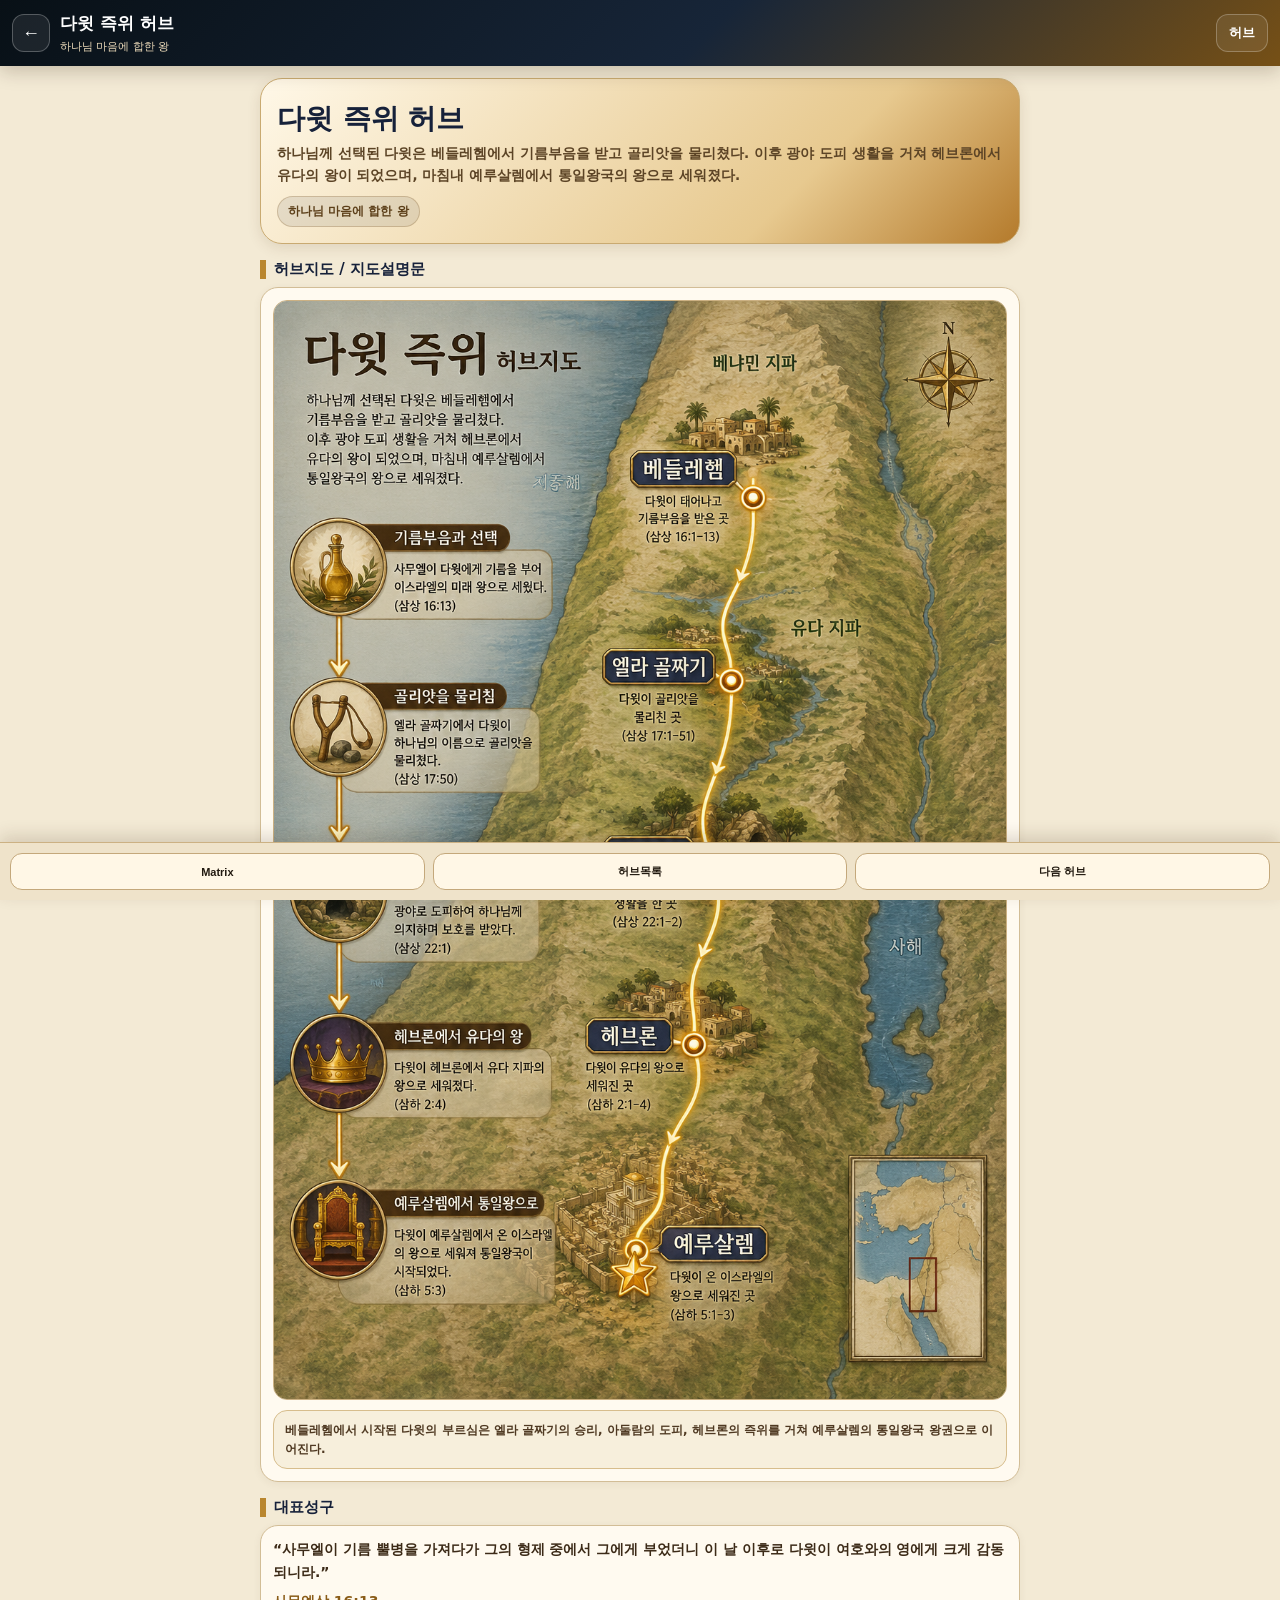
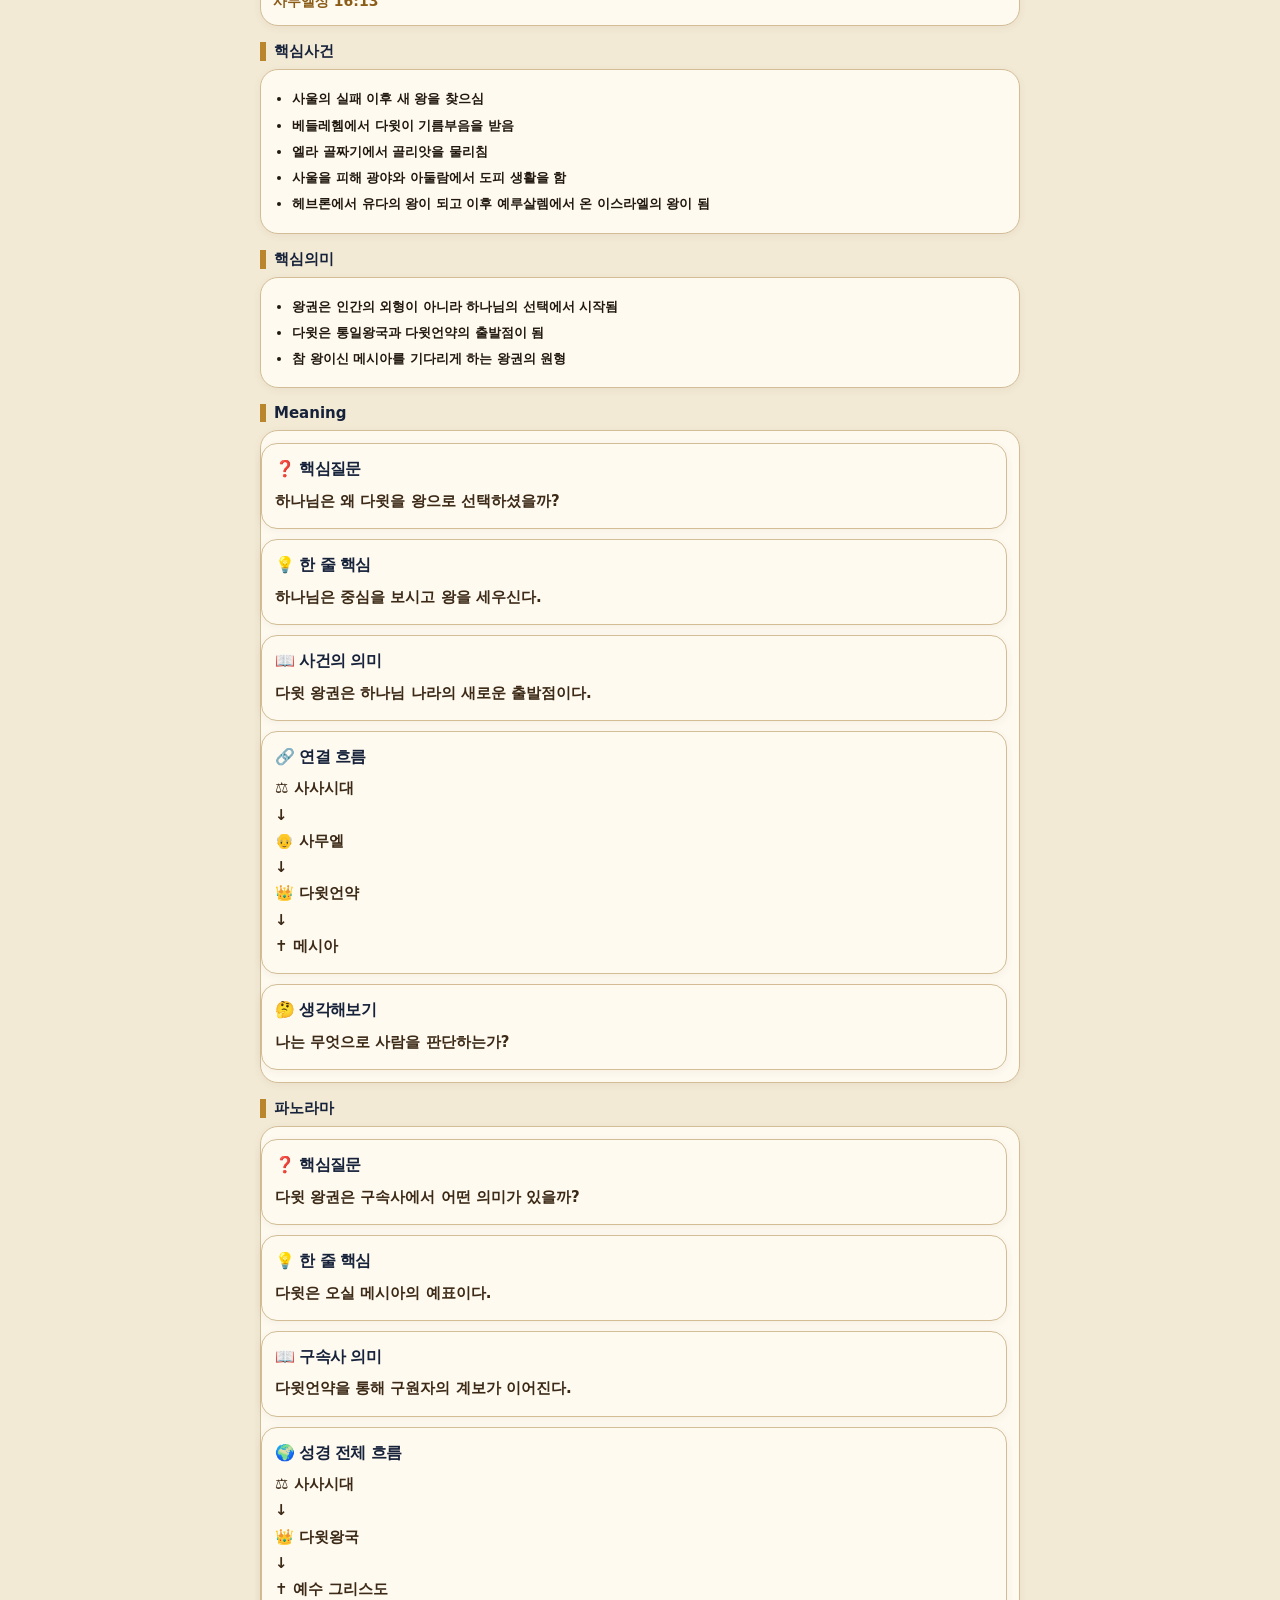
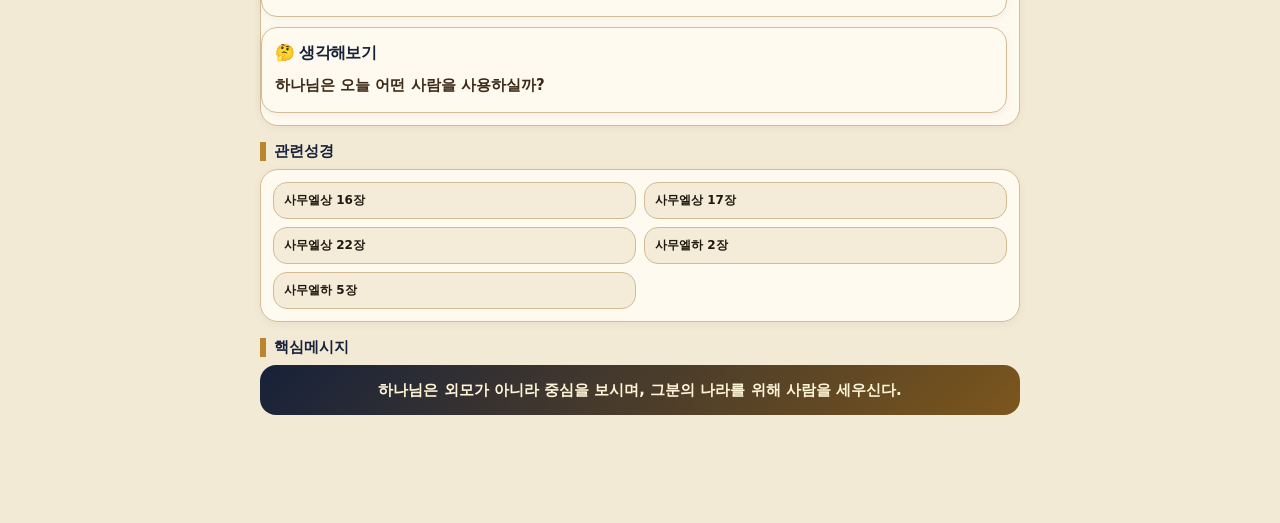
==== commit 3ac3b92b: "Add files via upload" ====
--- a/hubs/index.html
+++ b/hubs/index.html
@@ -1,137 +1,153 @@
 <!DOCTYPE html>
 <html lang="ko">
 <head>
-  <meta charset="UTF-8" />
-  <meta name="viewport" content="width=device-width, initial-scale=1.0, maximum-scale=1.0, user-scalable=no" />
-  <meta name="theme-color" content="#081016" />
-  <meta name="description" content="CEN Bible 통일왕국 Matrix" />
-  <meta property="og:title" content="CEN Bible 통일왕국 Matrix" />
-  <meta property="og:description" content="다윗 즉위부터 왕국 분열까지 통일왕국 핵심사건 Matrix" />
-  <meta property="og:image" content="assets/united-kingdom-bg.png" />
-  <title>CEN Bible 통일왕국 Matrix</title>
-  <link rel="manifest" href="manifest.json" />
-  <link rel="stylesheet" href="style.css" />
+<meta charset="UTF-8">
+<meta name="viewport" content="width=device-width,initial-scale=1,viewport-fit=cover">
+<title>CEN 통일왕국 허브</title>
+<link rel="manifest" href="manifest.json">
+<meta name="theme-color" content="#081016">
+<style>
+*{box-sizing:border-box;-webkit-tap-highlight-color:transparent}body{margin:0;background:#f3ead5;font-family:system-ui,-apple-system,BlinkMacSystemFont,"Segoe UI",sans-serif;color:#21190f}.top{position:sticky;top:0;z-index:50;background:linear-gradient(135deg,#081016,#172538 55%,#765016);padding:12px;color:#fff;display:flex;gap:10px;align-items:center;box-shadow:0 5px 18px rgba(40,25,8,.22)}.top button{height:38px;border-radius:12px;border:1px solid rgba(255,255,255,.25);background:rgba(255,255,255,.08);color:#fff;font-weight:900}.top .back{width:38px;font-size:18px}.top .menu{padding:0 12px;margin-left:auto}.titlebox{min-width:0;flex:1}.titlebox b{display:block;font-size:17px;white-space:nowrap;overflow:hidden;text-overflow:ellipsis}.titlebox span{font-size:11px;color:#f1dfbd}.wrap{max-width:780px;margin:0 auto;padding:12px 10px 108px}.hero{border-radius:22px;padding:16px;border:1px solid #c9aa71;background:linear-gradient(135deg,#fff8e8,#e7c98f 70%,#b47a2b);box-shadow:0 4px 14px rgba(80,50,20,.12)}.hero.warn{background:linear-gradient(135deg,#fff5e4,#ddb57c 70%,#8b4a2a);border-color:#b48a56}.kicker{font-size:11px;font-weight:900;color:#7d5524}.hero h1{margin:8px 0 0;font-size:28px;color:#16213a;line-height:1.12}.hero.warn h1{color:#23150e}.hero p{line-height:1.58;color:#5c4426;font-weight:700;margin:9px 0 0;font-size:13.5px}.mood{margin-top:10px;display:inline-block;border-radius:999px;padding:6px 10px;background:rgba(22,33,58,.09);border:1px solid rgba(124,86,28,.25);color:#5c3f19;font-size:12px;font-weight:900}.sec{margin-top:16px}.sec h2{font-size:15px;color:#16213a;border-left:6px solid #b9862e;padding-left:8px;margin:0 0 8px}.card{background:#fffaf0;border:1px solid #d2bd96;border-radius:18px;padding:12px;box-shadow:0 2px 8px rgba(70,45,20,.06)}.map img{width:100%;border-radius:14px;border:1px solid #ccb183;display:block}.mapExplain{margin-top:10px;background:#f7efdc;border:1px solid #d7bd8c;border-radius:14px;padding:10px 11px;font-size:12px;line-height:1.55;color:#4f3922;font-weight:700}.quote{font-size:14px;line-height:1.65;color:#3c2a17;font-weight:800}.quote strong{display:block;margin-top:6px;color:#8a5c18}.grid{display:grid;grid-template-columns:repeat(2,minmax(0,1fr));gap:8px}.pill{background:#f4ecd8;border:1px solid #d1bb92;border-radius:14px;padding:9px 10px;font-size:12px;line-height:1.4;font-weight:800}.list{margin:0;padding-left:19px}.list li{margin:7px 0;font-size:13px;line-height:1.48;font-weight:700}.message{background:linear-gradient(135deg,#16213a,#7c561c);color:#fff5d7;border-radius:16px;padding:14px 12px;text-align:center;font-size:15px;line-height:1.5;font-weight:900}.navlinks{display:grid;grid-template-columns:repeat(3,minmax(0,1fr));gap:8px}.navlinks button{padding:12px 7px;border-radius:14px;border:1px solid #c4a87b;background:#fff7e6;font-weight:900;color:#21190f}.navlinks button.next{background:#7b561c;color:#fff6d5;border-color:#d9a943}.bottom{position:fixed;left:0;right:0;bottom:0;z-index:50;background:#efe3ca;border-top:1px solid #ccb183;display:flex;gap:8px;padding:10px;box-shadow:0 -6px 16px rgba(60,40,15,.16)}.bottom button{flex:1;padding:10px 4px;border-radius:12px;border:1px solid #c4a87b;background:#fff7e6;font-weight:900;font-size:11px;color:#21190f}.drawer{display:none;position:fixed;inset:0;background:rgba(0,0,0,.38);z-index:1200;align-items:flex-end}.drawer.show{display:flex}.drawerPanel{width:100%;max-height:76vh;overflow:auto;background:#fffaf0;border-radius:20px 20px 0 0;border:1px solid #d2bd96}.drawerHead{display:flex;align-items:center;justify-content:space-between;padding:14px 16px;border-bottom:1px solid #eadfc6}.drawerHead button{width:34px;height:34px;border:0;border-radius:10px;background:#eadfc6;font-size:22px}.hubItem{width:100%;text-align:left;border:0;border-bottom:1px solid #eadfc6;background:#fffaf0;padding:13px 16px}.hubItem b{display:block;color:#16213a}.hubItem span{font-size:12px;color:#6d5b40}@media(max-width:430px){.grid{grid-template-columns:1fr}.hero h1{font-size:25px}.navlinks{grid-template-columns:1fr 1fr 1fr}.navlinks button{font-size:11px;padding:10px 4px}}
 
-<style id="CEN-UNIFIED-FOOTER-V5-CSS">
-body{padding-bottom:92px!important}
-.unifiedDock{position:fixed!important;left:50%!important;bottom:0!important;transform:translateX(-50%)!important;width:100%!important;max-width:560px!important;z-index:3000!important;padding:5px 10px calc(7px + env(safe-area-inset-bottom))!important;background:linear-gradient(to top,rgba(4,8,12,.98),rgba(9,18,26,.92))!important;border-top:1px solid rgba(247,216,137,.24)!important;box-shadow:0 -10px 24px rgba(0,0,0,.42)!important;backdrop-filter:blur(16px)!important;display:block!important;min-height:auto!important}
-.unifiedDock .coreFlow{margin:0 0 4px!important;text-align:center!important;color:#f7d889!important;font-weight:900!important;line-height:1.18!important;font-size:clamp(10px,2.65vw,14px)!important;letter-spacing:-.055em!important;text-shadow:0 2px 6px rgba(0,0,0,.85)!important;white-space:normal!important;overflow:visible!important;text-overflow:clip!important}
-.unifiedDock .coreFlow small{display:block!important;margin-bottom:1px!important;color:#d7b565!important;font-size:clamp(7px,1.9vw,10px)!important;font-weight:800!important;letter-spacing:-.03em!important;opacity:.95!important}
-.unifiedDock .unifiedNav{display:grid!important;grid-template-columns:repeat(4,1fr)!important;gap:5px!important;width:100%!important;margin:0!important;padding:0!important}
-.unifiedDock .action{min-height:34px!important;border:1.2px solid rgba(247,216,137,.42)!important;border-radius:10px!important;background:linear-gradient(180deg,rgba(18,28,36,.92),rgba(8,15,22,.9))!important;box-shadow:inset 0 1px 0 rgba(255,255,255,.08),0 5px 12px rgba(0,0,0,.30)!important;color:#fff4d8!important;text-decoration:none!important;font-size:clamp(10px,2.55vw,13px)!important;font-weight:950!important;display:flex!important;align-items:center!important;justify-content:center!important;line-height:1.0!important;text-align:center!important;letter-spacing:-.06em!important;text-shadow:0 2px 5px rgba(0,0,0,.75)!important;padding:0 2px!important;cursor:pointer!important}
-.unifiedDock .action.main,.unifiedDock .action[data-link="hub"],.unifiedDock .action[data-footer="hub"]{background:linear-gradient(180deg,#d49a22,#9b660d)!important;border-color:rgba(255,224,142,.82)!important;color:#fff8e6!important;box-shadow:inset 0 1px 0 rgba(255,255,255,.2),0 5px 13px rgba(0,0,0,.34)!important}
-@media(min-width:680px){.unifiedDock{border-radius:24px 24px 0 0!important}}
-</style>
+/* v3.6 M06: BR 기반 흐름 세로형 */
+.exploreGrid{
+  display:grid!important;
+  grid-template-columns:1fr!important;
+  gap:10px!important;
+  padding-left:0!important;
+  margin:0!important;
+}
+.exploreCard{
+  display:block!important;
+  border:1px solid #d2bd96!important;
+  border-radius:16px!important;
+  background:#fffaf0!important;
+  padding:14px 13px!important;
+  margin:0!important;
+  box-shadow:0 2px 8px rgba(70,45,20,.06)!important;
+}
+.exploreCard b{
+  display:block!important;
+  color:#16213a!important;
+  font-size:16px!important;
+  margin:0 0 8px 0!important;
+  line-height:1.35!important;
+  font-weight:950!important;
+  letter-spacing:-.04em!important;
+}
+.exploreCard p{
+  display:block!important;
+  margin:0!important;
+  color:#3c2a17!important;
+  font-size:15px!important;
+  line-height:1.75!important;
+  font-weight:780!important;
+  white-space:normal!important;
+  word-break:keep-all!important;
+}
 
-
-<style id="CEN-FOOTER-HEIGHT-FIX-V5B">
-:root{--cen-footer-h:92px!important;}
-.phone.main-content{bottom:calc(92px + env(safe-area-inset-bottom))!important;}
-.app-container{background:#020b10!important;}
-</style>
-
-<style id="CEN-BLACK-GAP-FIX-V5C">
-/* v5c: 기존 하단 흐름/푸터 예약공간 제거 + 통합 네비게이터 기준으로 재정렬 */
-:root{--footer-h:92px!important;--flow-h:0px!important;--cen-footer-h:82px!important;}
-.flow-dock,.fixedFooter:not(.unifiedDock),.cen-bottom-solid-bg,.jesus-flow-strip,.era-flow-strip{display:none!important;height:0!important;min-height:0!important;padding:0!important;margin:0!important;border:0!important;box-shadow:none!important;overflow:hidden!important;pointer-events:none!important;}
-.viewport{bottom:calc(92px + env(safe-area-inset-bottom))!important;}
-.unifiedDock{height:auto!important;min-height:0!important;}
-.unifiedDock .action{min-height:34px!important;}
-.unifiedDock .coreFlow{margin-bottom:4px!important;}
-.unifiedDock .action[data-link="overview"]{letter-spacing:-.07em!important;}
 </style>
 </head>
 <body>
-  <div id="app">
-    <main id="viewport" class="viewport" aria-label="통일왕국 매트릭스 화면">
-      <section id="canvas" class="canvas">
-        <img class="matrix-bg" src="assets/united-kingdom-bg.png" alt="통일왕국 매트릭스 배경" draggable="false" />
-        <div class="matrix-title" aria-label="통일왕국 매트릭스 제목">
-          <h1>통일왕국 Matrix</h1>
-          <p>다윗부터 왕국분열까지</p>
-        </div>
+<header class="top"><button class="back" onclick="goMatrix()">←</button><div class="titlebox"><b id="topTitle">통일왕국 허브</b><span id="topSub">왕권 · 시온 · 임재 · 성전 · 분열</span></div><button class="menu" onclick="openDrawer()">허브</button></header>
+<main class="wrap" id="app"></main>
+<nav class="bottom"><button onclick="goMatrix()">Matrix</button><button onclick="openDrawer()">허브목록</button><button id="nextBottom">다음 허브</button></nav>
+<div class="drawer" id="drawer"><div class="drawerPanel"><div class="drawerHead"><b>통일왕국 허브목록</b><button onclick="closeDrawer()">×</button></div><div id="hubList"></div></div></div>
+<script>
+const HUBS=[
+{slug:'david',icon:'👑',title:'다윗 즉위',sub:'하나님 마음에 합한 왕',kicker:'',overview:'하나님께 선택된 다윗은 베들레헴에서 기름부음을 받고 골리앗을 물리쳤다. 이후 광야 도피 생활을 거쳐 헤브론에서 유다의 왕이 되었으며, 마침내 예루살렘에서 통일왕국의 왕으로 세워졌다.',map:'assets/maps/david-map.png',mapExplain:'베들레헴에서 시작된 다윗의 부르심은 엘라 골짜기의 승리, 아둘람의 도피, 헤브론의 즉위를 거쳐 예루살렘의 통일왕국 왕권으로 이어진다.',verse:'“사무엘이 기름 뿔병을 가져다가 그의 형제 중에서 그에게 부었더니 이 날 이후로 다윗이 여호와의 영에게 크게 감동되니라.”<strong>사무엘상 16:13</strong>',events:['사울의 실패 이후 새 왕을 찾으심','베들레헴에서 다윗이 기름부음을 받음','엘라 골짜기에서 골리앗을 물리침','사울을 피해 광야와 아둘람에서 도피 생활을 함','헤브론에서 유다의 왕이 되고 이후 예루살렘에서 온 이스라엘의 왕이 됨'],meaning:['왕권은 인간의 외형이 아니라 하나님의 선택에서 시작됨','다윗은 통일왕국과 다윗언약의 출발점이 됨','참 왕이신 메시아를 기다리게 하는 왕권의 원형'],connections:['❓ 핵심질문 하나님은 왜 다윗을 왕으로 선택하셨을까?','💡 한 줄 핵심 하나님은 중심을 보시고 왕을 세우신다.','📖 사건의 의미 다윗 왕권은 하나님 나라의 새로운 출발점이다.','🔗 연결 흐름 사사시대 → 사무엘 → 다윗언약 → 메시아','🤔 생각해보기 나는 무엇으로 사람을 판단하는가?'],integrated:['❓ 핵심질문 다윗 왕권은 구속사에서 어떤 의미가 있을까?','💡 한 줄 핵심 다윗은 오실 메시아의 예표이다.','📖 구속사 의미 다윗언약을 통해 구원자의 계보가 이어진다.','🌍 성경 전체 흐름 사사시대 → 다윗왕국 → 예수 그리스도','🤔 생각해보기 하나님은 오늘 어떤 사람을 사용하실까?'],refs:['사무엘상 16장','사무엘상 17장','사무엘상 22장','사무엘하 2장','사무엘하 5장'],message:'하나님은 외모가 아니라 중심을 보시며, 그분의 나라를 위해 사람을 세우신다.',prev:'',next:'jerusalem'},
+{slug:'jerusalem',icon:'🏰',title:'예루살렘 정복',sub:'왕국 중심이 세워지다',kicker:'',overview:'다윗은 헤브론에서 왕으로 통치한 후 여부스 족속의 성읍 예루살렘을 정복하였다. 예루살렘은 다윗성으로 불리며 이스라엘의 정치적 중심지가 되었다.',map:'assets/maps/jerusalem-map.png',mapExplain:'헤브론에서 시작된 다윗의 왕권은 예루살렘 정복을 통해 왕국의 중심을 확보한다. 다윗성, 시온산은 이후 왕권과 예배와 메시아 약속이 모이는 핵심 장소가 된다.',verse:'“다윗이 시온 산성을 빼앗았으니 이는 다윗 성이더라.”<strong>사무엘하 5:7</strong>',events:['다윗이 헤브론에서 유다를 다스림','온 이스라엘의 왕으로 세워짐','여부스 족속의 성읍 예루살렘을 정복함','시온 산성이 다윗성으로 불림','예루살렘이 통일왕국의 수도가 됨'],meaning:['예루살렘은 남북 지파를 아우르는 왕국 중심지가 됨','시온은 왕권·예배·언약 약속이 만나는 장소가 됨','이후 성전과 메시아 사역의 무대가 준비됨'],connections:['❓ 핵심질문 왜 예루살렘이 왕국의 중심이 되었을까?','💡 한 줄 핵심 하나님은 예루살렘을 왕권과 예배의 중심으로 세우셨다.','📖 사건의 의미 통일왕국의 중심 도시가 확립되었다.','🔗 연결 흐름 다윗 즉위 → 예루살렘 정복 → 성전 건축','🤔 생각해보기 내 삶의 중심에는 무엇이 있는가?'],integrated:['❓ 핵심질문 예루살렘은 성경 전체에서 어떤 의미가 있을까?','💡 한 줄 핵심 예루살렘은 구속사의 중심 무대이다.','📖 구속사 의미 왕권과 언약이 모이는 장소가 된다.','🌍 성경 전체 흐름 다윗성 → 성전 → 십자가 → 새 예루살렘','🤔 생각해보기 하나님 나라의 중심은 어디에 있는가?'],refs:['사무엘하 5장','역대상 11장','시편 48편','시편 122편'],message:'하나님은 자신의 나라를 세우기 위해 중심을 마련하신다.',prev:'david',next:'ark'},
+{slug:'ark',icon:'📦',title:'언약궤 이전',sub:'하나님의 임재를 모시다',kicker:'',overview:'오랫동안 기럇여아림에 머물던 언약궤는 예루살렘으로 옮겨지는 과정에서 웃사의 죽음 사건을 겪었다. 이후 오벧에돔의 집에 머문 뒤 예루살렘에 안치되어 하나님의 임재를 상징하게 되었다.',map:'assets/maps/ark-map.png',mapExplain:'기럇여아림에 머물던 언약궤는 베레스웃사 사건을 거치며 하나님의 거룩함을 드러낸다. 오벧에돔의 집에 머문 뒤 예루살렘으로 옮겨져 왕국의 중심에 하나님의 임재가 자리한다.',verse:'“다윗이 여호와 앞에서 힘을 다하여 춤을 추는데 그 때에 다윗이 베 에봇을 입었더라.”<strong>사무엘하 6:14</strong>',events:['언약궤가 기럇여아림에 오래 머묾','새 수레로 옮기던 중 웃사가 죽음','언약궤가 오벧에돔의 집에 석 달 동안 머묾','하나님이 오벧에돔의 집에 복을 주심','다윗이 기쁨과 찬양으로 언약궤를 예루살렘에 모심'],meaning:['하나님의 임재는 기쁨이지만 동시에 거룩함을 요구함','왕국의 중심은 왕권이 아니라 하나님의 임재여야 함','성전 건축으로 이어지는 임재의 흐름을 준비함'],connections:['❓ 핵심질문 하나님께 가까이 가는 데 왜 거룩함이 필요할까?','💡 한 줄 핵심 하나님의 임재는 기쁨이자 거룩함이다.','📖 사건의 의미 왕국의 중심은 왕이 아니라 하나님이심을 보여준다.','🔗 연결 흐름 성막 → 언약궤 → 성전 → 그리스도','🤔 생각해보기 나는 하나님을 어떤 태도로 예배하는가?'],integrated:['❓ 핵심질문 언약궤는 구속사에서 무엇을 상징할까?','💡 한 줄 핵심 하나님은 백성과 함께 거하시기를 원하신다.','📖 구속사 의미 임재의 약속이 그리스도 안에서 완성된다.','🌍 성경 전체 흐름 광야 성막 → 언약궤 → 성전 → 임마누엘','🤔 생각해보기 하나님 임재를 가장 소중히 여기고 있는가?'],refs:['사무엘하 6장','역대상 13장','역대상 15장','역대상 16장'],message:'하나님의 백성은 하나님의 임재를 가장 소중히 여기되, 하나님의 방식대로 가까이해야 한다.',prev:'jerusalem',next:'temple'},
+{slug:'temple',icon:'🏛️',title:'성전 건축',sub:'예배 중심이 세워지다',kicker:'',overview:'솔로몬은 두로 왕 히람의 지원을 받아 성전 건축 재료를 공급받았다. 예루살렘 모리아산에 성전을 건축하여 이스라엘 예배의 중심을 세웠다.',map:'assets/maps/temple-map.png',mapExplain:'두로에서 공급된 재료와 기술은 예루살렘으로 옮겨지고, 모리아산에서 성전 건축으로 이어진다. 성전은 통일왕국의 영광이 절정에 이른 상징이 된다.',verse:'“제사장이 성소에서 나올 때에 구름이 여호와의 성전에 가득하매… 이는 여호와의 영광이 여호와의 성전에 가득함이었더라.”<strong>열왕기상 8:10-11</strong>',events:['솔로몬이 두로 왕 히람과 협력함','백향목과 건축 재료를 공급받음','예루살렘 모리아산에 성전을 건축함','언약궤를 성전에 안치함','성전 봉헌 때 여호와의 영광이 가득함'],meaning:['성전은 통일왕국의 예배 중심이자 영광의 절정임','하나님은 자기 백성 가운데 거하시기를 원하심','성전은 예수 그리스도와 교회로 이어지는 중요한 예표'],connections:['❓ 핵심질문 성전은 왜 중요한가?','💡 한 줄 핵심 성전은 하나님 임재와 예배의 중심이다.','📖 사건의 의미 통일왕국의 영광이 절정에 이른다.','🔗 연결 흐름 성막 → 성전 → 예수 그리스도 → 교회','🤔 생각해보기 참된 예배는 무엇일까?'],integrated:['❓ 핵심질문 성전은 어떻게 예수님을 가리킬까?','💡 한 줄 핵심 성전은 오실 그리스도의 그림자이다.','📖 구속사 의미 하나님과 만나는 길이 예수님 안에서 완성된다.','🌍 성경 전체 흐름 성막 → 솔로몬 성전 → 재건 성전 → 그리스도','🤔 생각해보기 나는 예배를 얼마나 소중히 여기는가?'],refs:['열왕기상 5장','열왕기상 6장','열왕기상 8장','역대하 3장','역대하 5장','역대하 7장'],message:'하나님은 건물 자체보다, 그분의 임재를 중심에 두는 순종의 백성을 원하신다.',prev:'ark',next:'division'},
+{slug:'division',icon:'⚡',title:'왕국 분열',sub:'하나의 왕국이 갈라지다',kicker:'',overview:'솔로몬 사후 르호보암은 세겜에서 백성들의 요구를 거절하였다. 그 결과 왕국은 북이스라엘과 남유다로 분열되었으며, 이후 서로 다른 길을 걷게 되었다.',map:'assets/maps/division-map.png',mapExplain:'예루살렘에서 이어진 솔로몬 왕조는 세겜의 결정 앞에서 균열을 맞는다. 세겜 이후 북쪽은 사마리아 중심의 북이스라엘로, 남쪽은 예루살렘 중심의 남유다로 갈라진다.',verse:'“우리가 다윗과 무슨 관계가 있느냐… 이스라엘아 너희의 장막으로 돌아가라.”<strong>열왕기상 12:16</strong>',events:['솔로몬 말기에 우상숭배와 세금 부담이 커짐','르호보암이 세겜에서 백성의 요구를 들음','원로들의 조언을 버리고 젊은 신하들의 강경책을 따름','열 지파가 르호보암을 거부하고 여로보암을 따름','북이스라엘과 남유다로 왕국이 분열됨'],meaning:['교만과 불순종은 공동체를 갈라놓음','분열은 심판이지만 다윗 언약의 약속은 남유다를 통해 이어짐','분열왕국 시대의 긴 쇠퇴와 선지자 사역을 여는 전환점'],connections:['❓ 핵심질문 왜 강대한 왕국이 분열되었을까?','💡 한 줄 핵심 불순종과 교만은 공동체를 무너뜨린다.','📖 사건의 의미 인간 왕권의 한계가 드러난다.','🔗 연결 흐름 솔로몬 타락 → 왕국 분열 → 선지자 시대','🤔 생각해보기 나는 충고를 겸손히 듣고 있는가?'],integrated:['❓ 핵심질문 왕국 분열 이후에도 구속사는 왜 계속될까?','💡 한 줄 핵심 인간은 실패해도 하나님의 계획은 멈추지 않는다.','📖 구속사 의미 남은 자를 통해 메시아 약속이 이어진다.','🌍 성경 전체 흐름 분열왕국 → 포로 → 귀환 → 그리스도','🤔 생각해보기 실패 속에서도 하나님은 무엇을 이루실까?'],refs:['열왕기상 11장','열왕기상 12장','역대하 10장','역대하 11장'],message:'하나의 왕국은 갈라졌지만, 하나님의 구속사는 멈추지 않는다.',prev:'temple',next:'',warn:true,nextEra:{label:'분열왕국 Matrix',url:'https://centiger.github.io/CEN-M07-Divided/',desc:'왕국 분열 이후 북이스라엘과 남유다는 서로 다른 길을 걷게 됩니다.'}}
+];
+const $=id=>document.getElementById(id);function currentSlug(){return new URLSearchParams(location.search).get('hub')||'david'}function findHub(slug){return HUBS.find(h=>h.slug===slug)||HUBS[0]}function goMatrix(){location.href='../index.html'}function openDrawer(){$('drawer').classList.add('show')}function closeDrawer(){$('drawer').classList.remove('show')}function goHub(slug){if(!slug)return;location.href='index.html?hub='+slug}function list(items){return `<ul class="list">${items.map(x=>`<li>${x}</li>`).join('')}</ul>`}
+function renderExplore(items){
+  function escapeLocal(s){
+    return String(s||'').replace(/[&<>"']/g, m=>({'&':'&amp;','<':'&lt;','>':'&gt;','"':'&quot;',"'":'&#39;'}[m]));
+  }
+  function hasEmoji(s){
+    return /[\u{1F300}-\u{1FAFF}\u{2600}-\u{27BF}]/u.test(String(s||''));
+  }
+  function iconForStep(s){
+    const t=String(s||'');
+    if(/사사/.test(t)) return '⚖️';
+    if(/사무엘/.test(t)) return '👴';
+    if(/다윗성|다윗|왕권|왕국/.test(t)) return '👑';
+    if(/예루살렘|시온/.test(t)) return '🏰';
+    if(/언약궤|임재/.test(t)) return '📦';
+    if(/성막/.test(t)) return '⛺';
+    if(/성전|성전산|예배/.test(t)) return '🏛️';
+    if(/솔로몬/.test(t)) return '🧠';
+    if(/분열|북이스라엘|남유다/.test(t)) return '⚡';
+    if(/십자가/.test(t)) return '✝️';
+    if(/예수|그리스도|메시아/.test(t)) return '✝️';
+    if(/새 예루살렘|새창조/.test(t)) return '👑';
+    if(/포로|바벨론/.test(t)) return '⛓️';
+    if(/귀환|회복/.test(t)) return '🚶';
+    if(/교회/.test(t)) return '⛪';
+    return '🔹';
+  }
 
-        <div class="button-set row-1" data-event="다윗 즉위">
-          <a class="hub-button" href="hubs/index.html?hub=david" data-kind="hub"><span>👑</span><b>다윗 즉위 허브</b></a>
-          <button data-kind="link"><span>🔗</span><b>Meaning</b></button>
-          <button data-kind="integrated"><span>✦</span><b>파노라마</b></button>
-        </div>
-        <div class="button-set row-2" data-event="예루살렘 정복">
-          <a class="hub-button" href="hubs/index.html?hub=jerusalem" data-kind="hub"><span>🏰</span><b>예루살렘 정복 허브</b></a>
-          <button data-kind="link"><span>🔗</span><b>Meaning</b></button>
-          <button data-kind="integrated"><span>✦</span><b>파노라마</b></button>
-        </div>
-        <div class="button-set row-3" data-event="언약궤 이전">
-          <a class="hub-button" href="hubs/index.html?hub=ark" data-kind="hub"><span>📦</span><b>언약궤 이전 허브</b></a>
-          <button data-kind="link"><span>🔗</span><b>Meaning</b></button>
-          <button data-kind="integrated"><span>✦</span><b>파노라마</b></button>
-        </div>
-        <div class="button-set row-4" data-event="성전 건축">
-          <a class="hub-button" href="hubs/index.html?hub=temple" data-kind="hub"><span>🏛️</span><b>성전 건축 허브</b></a>
-          <button data-kind="link"><span>🔗</span><b>Meaning</b></button>
-          <button data-kind="integrated"><span>✦</span><b>파노라마</b></button>
-        </div>
-        <div class="button-set row-5" data-event="왕국 분열">
-          <a class="hub-button" href="hubs/index.html?hub=division" data-kind="hub"><span>⚡</span><b>왕국 분열 허브</b></a>
-          <button data-kind="link"><span>🔗</span><b>Meaning</b></button>
-          <button data-kind="integrated"><span>✦</span><b>파노라마</b></button>
-        </div>
-      </section>
-    </main>
+  const labels=[
+    '❓ 핵심질문',
+    '💡 한 줄 핵심',
+    '📖 사건의 의미',
+    '📖 구속사 의미',
+    '🔗 연결 흐름',
+    '🌍 성경 전체 흐름',
+    '🤔 생각해보기'
+  ];
 
-    <footer class="footer actions unifiedDock" aria-label="통일왕국 하단 네비게이터">
-  <div class="coreFlow"><small>통일왕국 핵심흐름</small>사무엘의 기름부음 → 다윗 즉위 → 예루살렘 정복 → 언약궤 이전 → 성전 건축 → 왕국 분열</div>
-  <nav class="unifiedNav" aria-label="하단 메뉴">
-    <button class="action" type="button" data-link="timeline" data-footer="timeline">성경연표</button>
-    <button class="action" type="button" data-link="connect" data-footer="connect">주제탐험</button>
-    <button class="action" type="button" data-link="overview" data-footer="overview">한눈에성경</button>
-    <button class="action main" type="button" data-link="hub" data-footer="hub">허브</button>
-  </nav>
-</footer>
-  </div>
+  function splitItem(x){
+    let raw='';
+    if(typeof x==='string'){
+      raw=String(x||'').trim();
+    }else{
+      const t=String(x.title||x.label||'').trim();
+      const body=String(x.text||x.content||x.body||'').trim();
+      raw=(t + (body ? ' ' + body : '')).trim();
+    }
 
-  <dialog id="infoDialog" class="dialog">
-    <div class="dialog-card">
-      <h2 id="dialogTitle">통일왕국</h2>
-      <p id="dialogText">통일왕국 탐험창입니다.</p>
-      <div class="dialog-actions"><button id="closeDialog" type="button">닫기</button></div>
-    </div>
-  </dialog>
+    raw=raw.replace(/\s*\|\s*/g,' ');
 
-  <div id="hubListModal" class="hub-list-modal" aria-hidden="true">
-    <div class="hub-list-panel" role="dialog" aria-modal="true" aria-label="통일왕국 허브 목록">
-      <button type="button" class="hub-list-close" id="hubListClose">×</button>
-      <h2>통일왕국 허브 목록</h2>
-      <div class="hub-list-grid">
-        <a href="hubs/index.html?hub=david"><span>👑</span><b>다윗 즉위 허브</b><small>하나님 마음에 합한 왕</small></a>
-        <a href="hubs/index.html?hub=jerusalem"><span>🏰</span><b>예루살렘 정복 허브</b><small>왕국 중심이 세워지다</small></a>
-        <a href="hubs/index.html?hub=ark"><span>📦</span><b>언약궤 이전 허브</b><small>하나님의 임재를 모시다</small></a>
-        <a href="hubs/index.html?hub=temple"><span>🏛️</span><b>성전 건축 허브</b><small>예배 중심이 세워지다</small></a>
-        <a href="hubs/index.html?hub=division"><span>⚡</span><b>왕국 분열 허브</b><small>하나의 왕국이 갈라지다</small></a>
-      </div>
-    </div>
-  </div>
+    for(const label of labels){
+      if(raw.startsWith(label)){
+        return {title:label, text:raw.slice(label.length).trim()};
+      }
+    }
 
-  <script src="script.js"></script>
+    return {title:'', text:raw};
+  }
 
-<script id="CEN-UNIFIED-FOOTER-V5-LINKS">
-(function(){
-  const links={
-    timeline:'https://centiger.github.io/CEN-Chronology/?view=timeline',
-    connect:'https://centiger.github.io/CEN-Chronology/',
-    overview:'https://centiger.github.io/CEN-Bible2.0/#overview66'
-  };
-  document.addEventListener('click',function(e){
-    const btn=e.target.closest && e.target.closest('.unifiedDock .action');
-    if(!btn) return;
-    const key=btn.dataset.link || btn.dataset.footer || '';
-    if(key==='timeline'||key==='connect'||key==='overview'){
-      e.preventDefault(); e.stopPropagation(); e.stopImmediatePropagation();
-      location.href=links[key];
-    }
-  },true);
-})();
+  function verticalFlowHtml(text){
+    const raw=String(text||'').trim();
+    const parts=raw.split(/\s*(?:→|↓)\s*/).map(v=>v.trim()).filter(Boolean);
+    if(parts.length<2) return escapeLocal(raw).replace(/\n/g,'<br>');
+    return parts.map(step=>{
+      const labeled=hasEmoji(step) ? step : `${iconForStep(step)} ${step}`;
+      return escapeLocal(labeled);
+    }).join('<br>↓<br>');
+  }
+
+  return (items||[]).map(x=>{
+    const item=splitItem(x);
+    const isFlow=/연결\s*흐름|성경\s*전체\s*흐름/.test(item.title) || item.text.includes('→') || item.text.includes('↓');
+    const body=isFlow ? verticalFlowHtml(item.text) : escapeLocal(item.text).replace(/\n/g,'<br>');
+    return `<div class="exploreCard"><b>${escapeLocal(item.title)}</b><p>${body}</p></div>`;
+  }).join('');
+}
+
+function scrollToHashTitle(){
+  const id=(location.hash||'').replace('#','');
+  if(!id) return;
+  requestAnimationFrame(()=>{
+    const target=document.getElementById(id);
+    if(!target) return;
+    target.scrollIntoView({block:'start'});
+  });
+}
+function render(){const h=findHub(currentSlug());document.title='CEN '+h.title+' 허브';$('topTitle').textContent=h.title+' 허브';$('topSub').textContent=h.sub;const cls=h.warn?'hero warn':'hero';$('app').innerHTML=`<section class="${cls}"><div class="kicker">${h.kicker}</div><h1>${h.title} 허브</h1><p>${h.overview}</p><span class="mood">${h.sub}</span></section><section class="sec map"><h2>허브지도 / 지도설명문</h2><div class="card"><img src="${h.map}" alt="${h.title} 지도"><div class="mapExplain">${h.mapExplain}</div></div></section><section class="sec"><h2>대표성구</h2><div class="card quote">${h.verse}</div></section><section class="sec"><h2>핵심사건</h2><div class="card">${list(h.events)}</div></section><section class="sec"><h2>핵심의미</h2><div class="card">${list(h.meaning)}</div></section><section class="sec"><h2 id="connections">Meaning</h2><div class="card exploreGrid">${renderExplore(h.connections)}</div></section><section class="sec"><h2 id="integration">파노라마</h2><div class="card exploreGrid">${renderExplore(h.integrated||h.integration)}</div></section><section class="sec"><h2>관련성경</h2><div class="card grid">${h.refs.map(x=>`<div class="pill">${x}</div>`).join('')}</div></section><section class="sec"><h2>핵심메시지</h2><div class="message">${h.message}</div></section>`;$('nextBottom').onclick=()=>{ if(h.next) return goHub(h.next); if(h.nextEra&&h.nextEra.url) return location.href=h.nextEra.url; return goMatrix(); };$('nextBottom').textContent=h.next?'다음 허브':(h.nextEra?h.nextEra.label:'Matrix');$('hubList').innerHTML=HUBS.map(x=>`<button class="hubItem" onclick="goHub('${x.slug}')"><b>${x.icon} ${x.title} 허브</b><span>${x.sub}</span></button>`).join('');scrollToHashTitle()}render();window.addEventListener('hashchange',scrollToHashTitle);if('serviceWorker'in navigator){window.addEventListener('load',()=>navigator.serviceWorker.register('./sw.js').catch(()=>{}))}
 </script>
-
 </body>
-</html>
+</html>
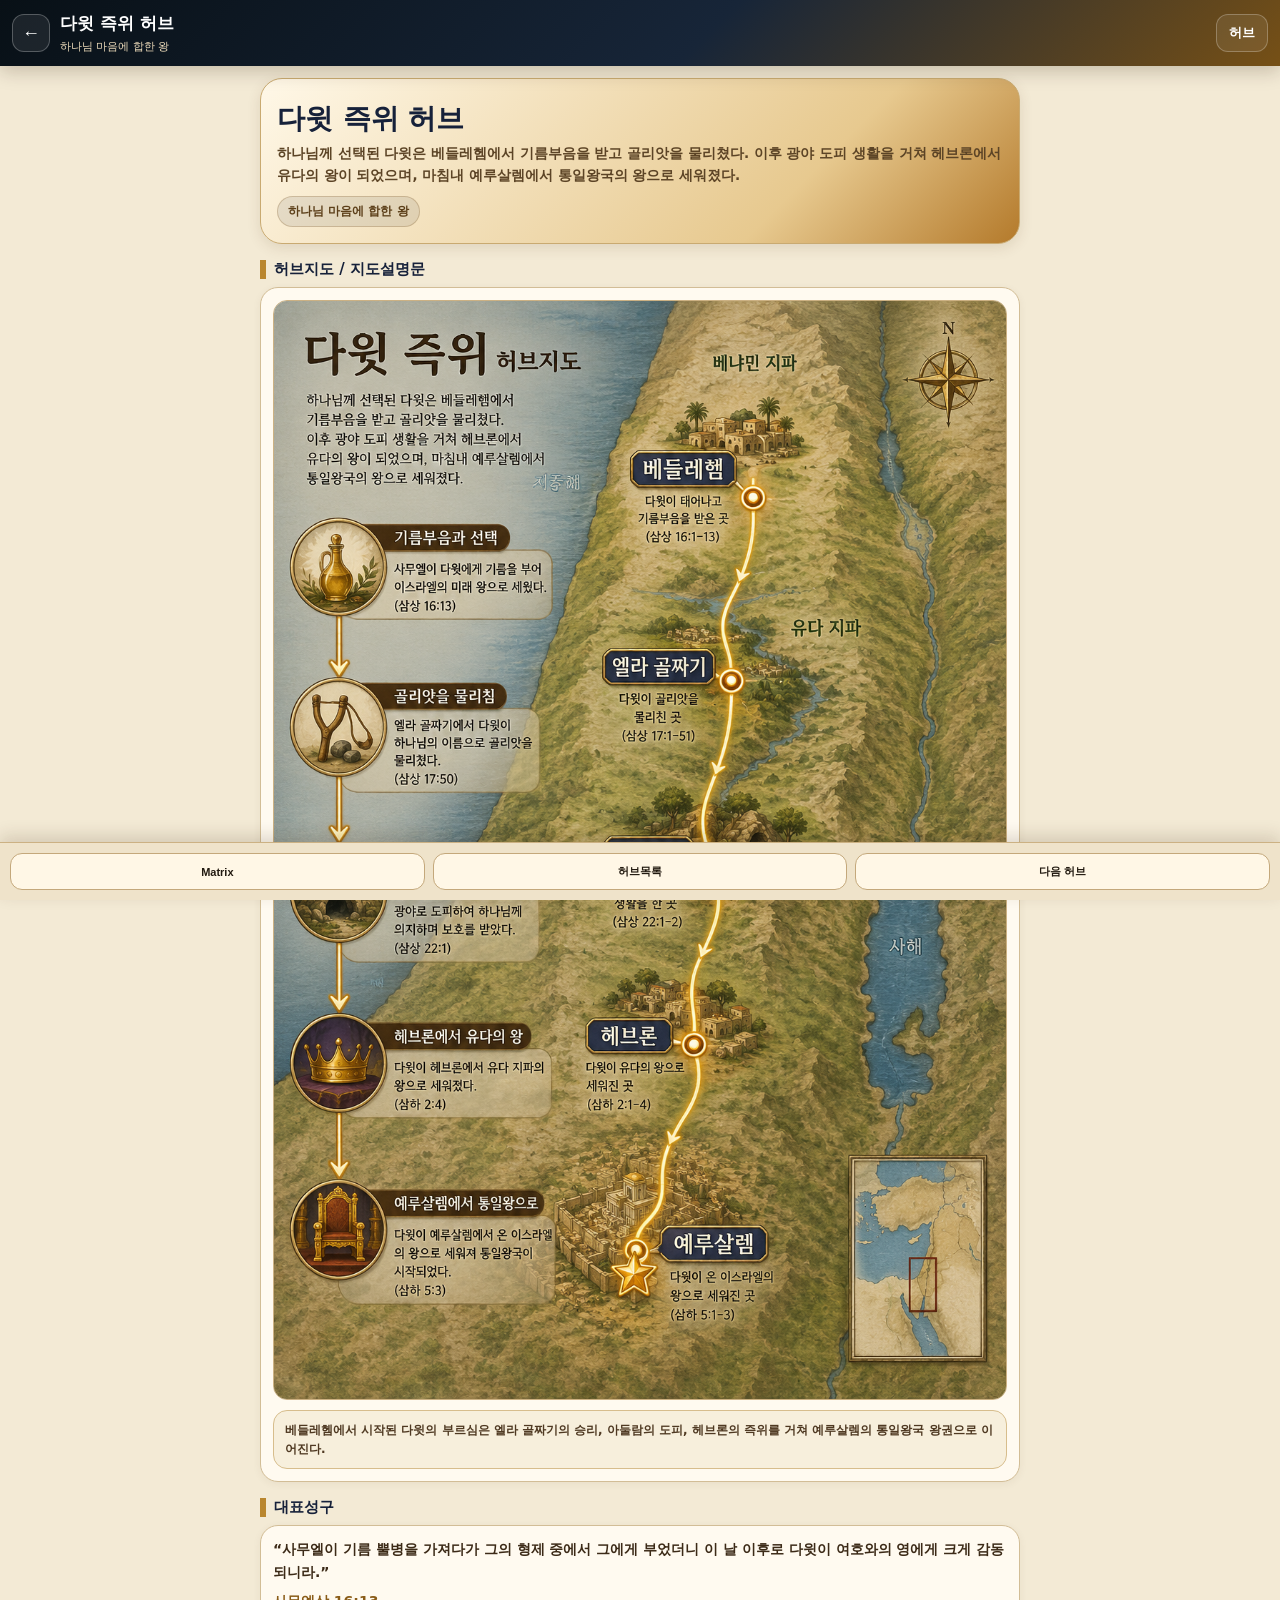
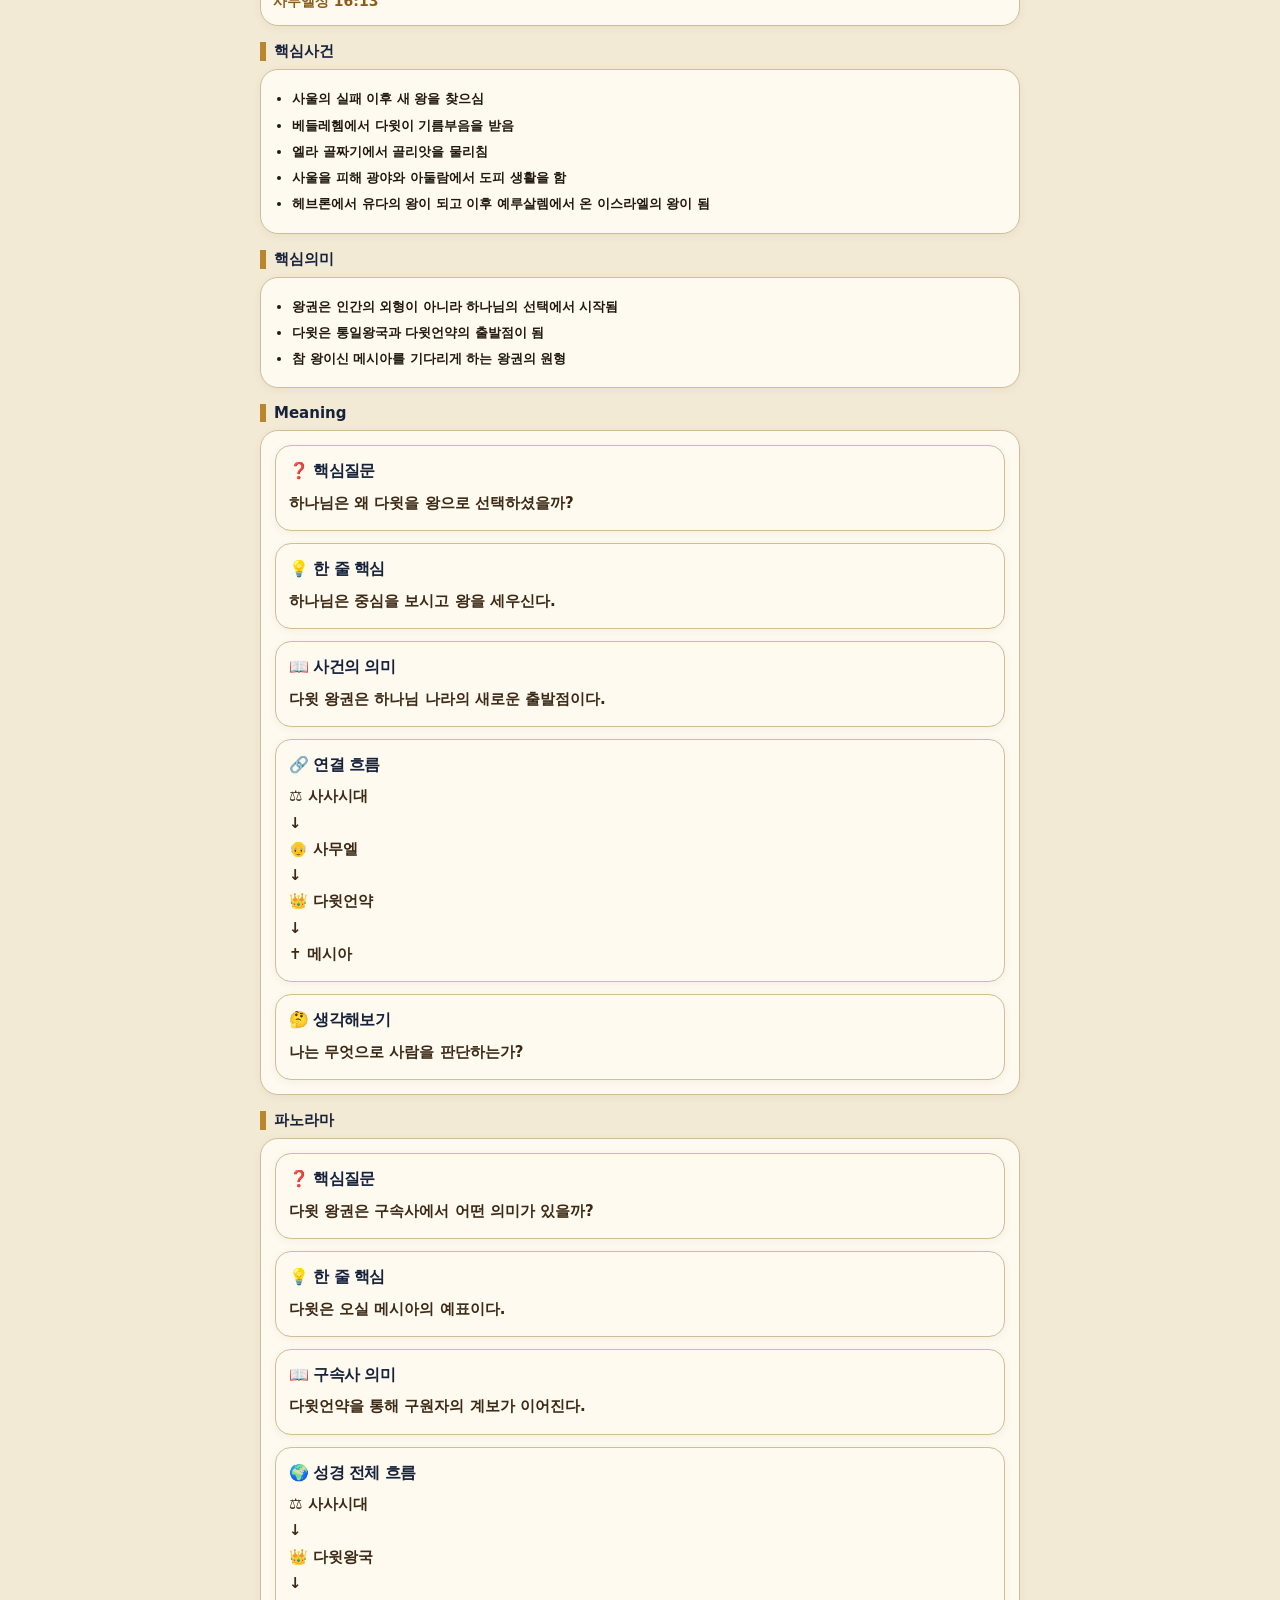
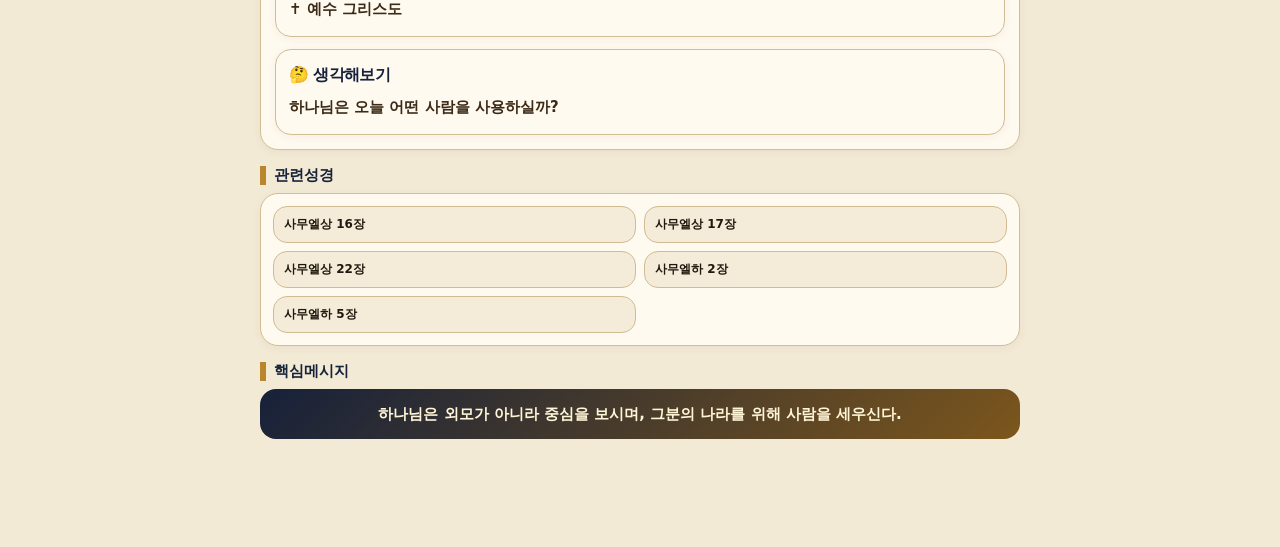
==== commit cf499cd4: "Add files via upload" ====
--- a/hubs/index.html
+++ b/hubs/index.html
@@ -13,8 +13,8 @@
 .exploreGrid{
   display:grid!important;
   grid-template-columns:1fr!important;
-  gap:10px!important;
-  padding-left:0!important;
+  gap:12px!important;
+  padding:14px!important;
   margin:0!important;
 }
 .exploreCard{
@@ -23,7 +23,8 @@
   border-radius:16px!important;
   background:#fffaf0!important;
   padding:14px 13px!important;
-  margin:0!important;
+  margin:0 auto!important;
+  width:100%!important;
   box-shadow:0 2px 8px rgba(70,45,20,.06)!important;
 }
 .exploreCard b{
@@ -46,6 +47,7 @@
   word-break:keep-all!important;
 }
 
+.sec h2#connections,.sec h2#integration{scroll-margin-top:62px;}
 </style>
 </head>
 <body>
@@ -138,16 +140,20 @@
   }).join('');
 }
 
-function scrollToHashTitle(){
+
+function scrollToCurrentHash(){
   const id=(location.hash||'').replace('#','');
-  if(!id) return;
+  if(id!=='connections' && id!=='integration') return;
+  const target=document.getElementById(id);
+  if(!target) return;
   requestAnimationFrame(()=>{
-    const target=document.getElementById(id);
-    if(!target) return;
-    target.scrollIntoView({block:'start'});
+    const topBar=document.querySelector('.top');
+    const offset=(topBar?.offsetHeight||0)+8;
+    const y=target.getBoundingClientRect().top+window.pageYOffset-offset;
+    window.scrollTo({top:y,behavior:'auto'});
   });
 }
-function render(){const h=findHub(currentSlug());document.title='CEN '+h.title+' 허브';$('topTitle').textContent=h.title+' 허브';$('topSub').textContent=h.sub;const cls=h.warn?'hero warn':'hero';$('app').innerHTML=`<section class="${cls}"><div class="kicker">${h.kicker}</div><h1>${h.title} 허브</h1><p>${h.overview}</p><span class="mood">${h.sub}</span></section><section class="sec map"><h2>허브지도 / 지도설명문</h2><div class="card"><img src="${h.map}" alt="${h.title} 지도"><div class="mapExplain">${h.mapExplain}</div></div></section><section class="sec"><h2>대표성구</h2><div class="card quote">${h.verse}</div></section><section class="sec"><h2>핵심사건</h2><div class="card">${list(h.events)}</div></section><section class="sec"><h2>핵심의미</h2><div class="card">${list(h.meaning)}</div></section><section class="sec"><h2 id="connections">Meaning</h2><div class="card exploreGrid">${renderExplore(h.connections)}</div></section><section class="sec"><h2 id="integration">파노라마</h2><div class="card exploreGrid">${renderExplore(h.integrated||h.integration)}</div></section><section class="sec"><h2>관련성경</h2><div class="card grid">${h.refs.map(x=>`<div class="pill">${x}</div>`).join('')}</div></section><section class="sec"><h2>핵심메시지</h2><div class="message">${h.message}</div></section>`;$('nextBottom').onclick=()=>{ if(h.next) return goHub(h.next); if(h.nextEra&&h.nextEra.url) return location.href=h.nextEra.url; return goMatrix(); };$('nextBottom').textContent=h.next?'다음 허브':(h.nextEra?h.nextEra.label:'Matrix');$('hubList').innerHTML=HUBS.map(x=>`<button class="hubItem" onclick="goHub('${x.slug}')"><b>${x.icon} ${x.title} 허브</b><span>${x.sub}</span></button>`).join('');scrollToHashTitle()}render();window.addEventListener('hashchange',scrollToHashTitle);if('serviceWorker'in navigator){window.addEventListener('load',()=>navigator.serviceWorker.register('./sw.js').catch(()=>{}))}
+function render(){const h=findHub(currentSlug());document.title='CEN '+h.title+' 허브';$('topTitle').textContent=h.title+' 허브';$('topSub').textContent=h.sub;const cls=h.warn?'hero warn':'hero';$('app').innerHTML=`<section class="${cls}"><div class="kicker">${h.kicker}</div><h1>${h.title} 허브</h1><p>${h.overview}</p><span class="mood">${h.sub}</span></section><section class="sec map"><h2>허브지도 / 지도설명문</h2><div class="card"><img src="${h.map}" alt="${h.title} 지도"><div class="mapExplain">${h.mapExplain}</div></div></section><section class="sec"><h2>대표성구</h2><div class="card quote">${h.verse}</div></section><section class="sec"><h2>핵심사건</h2><div class="card">${list(h.events)}</div></section><section class="sec"><h2>핵심의미</h2><div class="card">${list(h.meaning)}</div></section><section class="sec"><h2 id="connections">Meaning</h2><div class="card exploreGrid">${renderExplore(h.connections)}</div></section><section class="sec"><h2 id="integration">파노라마</h2><div class="card exploreGrid">${renderExplore(h.integrated||h.integration)}</div></section><section class="sec"><h2>관련성경</h2><div class="card grid">${h.refs.map(x=>`<div class="pill">${x}</div>`).join('')}</div></section><section class="sec"><h2>핵심메시지</h2><div class="message">${h.message}</div></section>`;$('nextBottom').onclick=()=>{ if(h.next) return goHub(h.next); if(h.nextEra&&h.nextEra.url) return location.href=h.nextEra.url; return goMatrix(); };$('nextBottom').textContent=h.next?'다음 허브':(h.nextEra?h.nextEra.label:'Matrix');$('hubList').innerHTML=HUBS.map(x=>`<button class="hubItem" onclick="goHub('${x.slug}')"><b>${x.icon} ${x.title} 허브</b><span>${x.sub}</span></button>`).join('');scrollToCurrentHash();}render();if('serviceWorker'in navigator){window.addEventListener('load',()=>navigator.serviceWorker.register('./sw.js').catch(()=>{}))}
 </script>
 </body>
 </html>
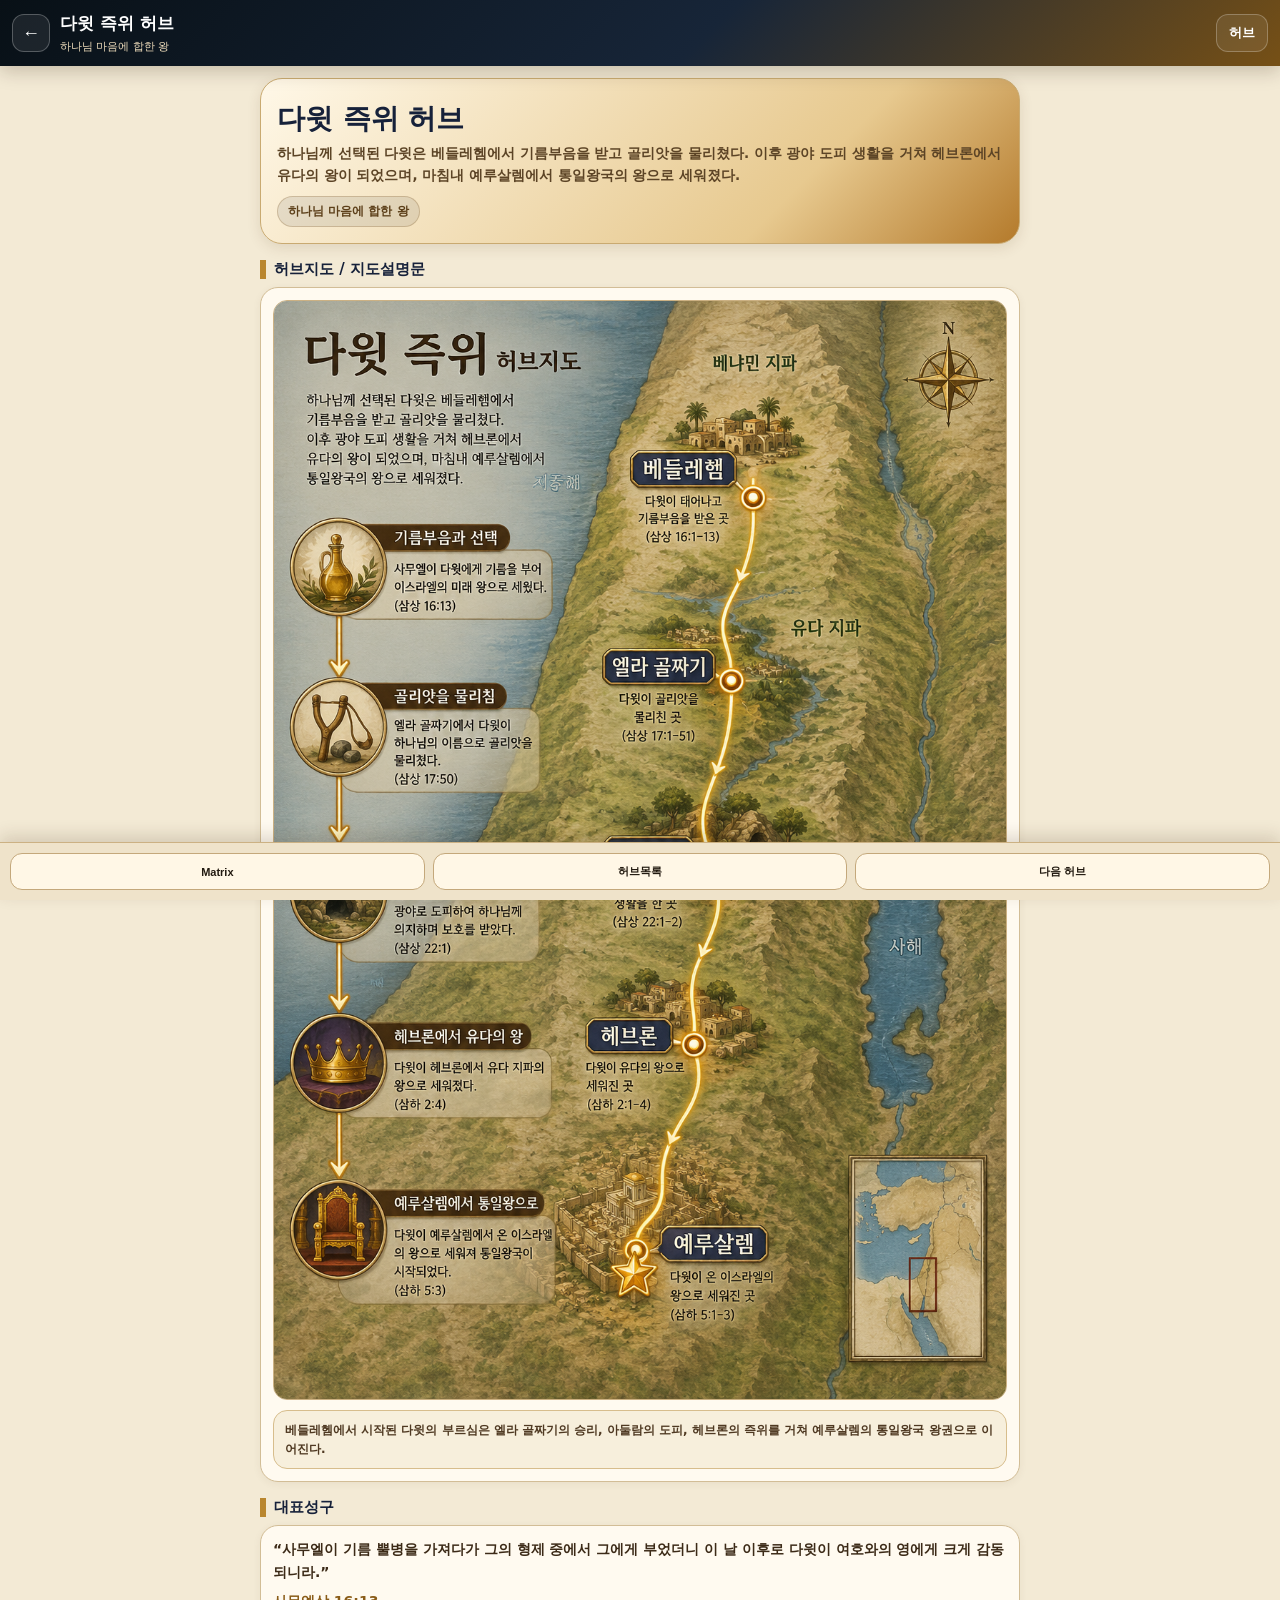
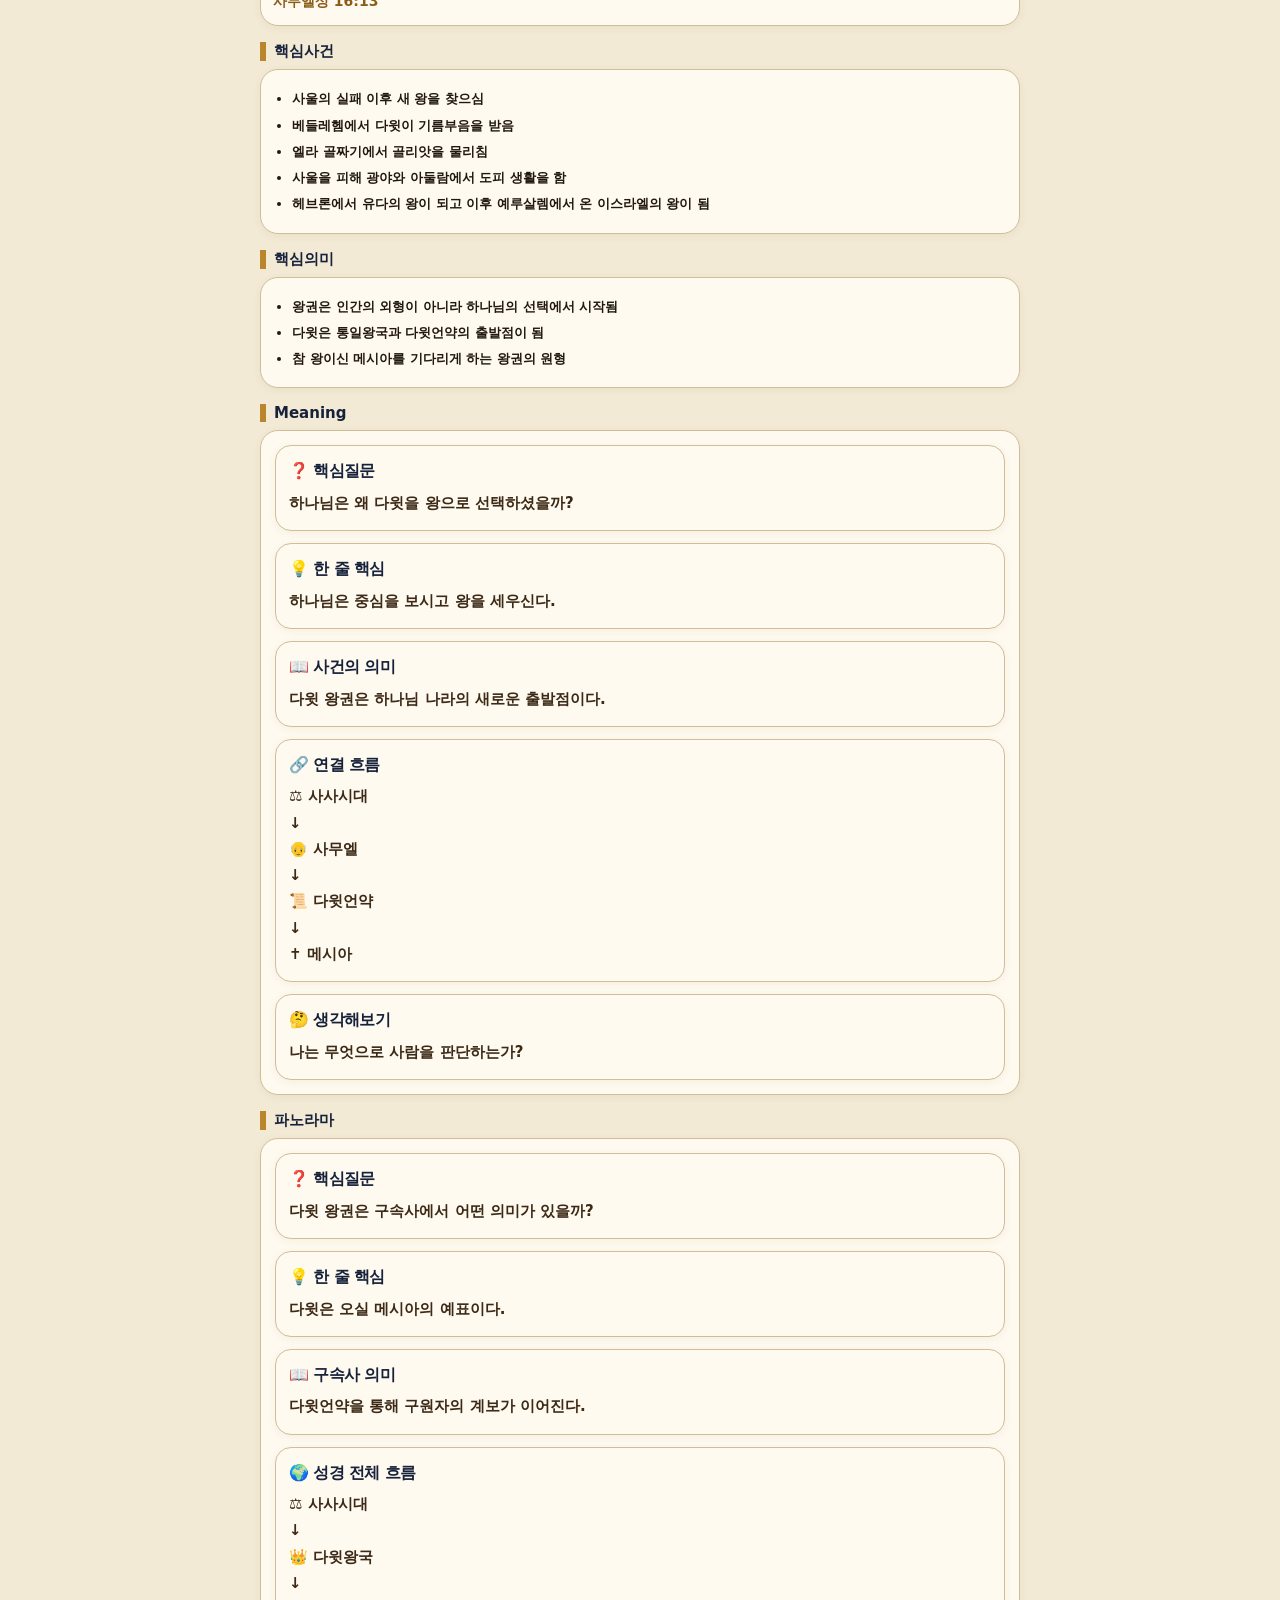
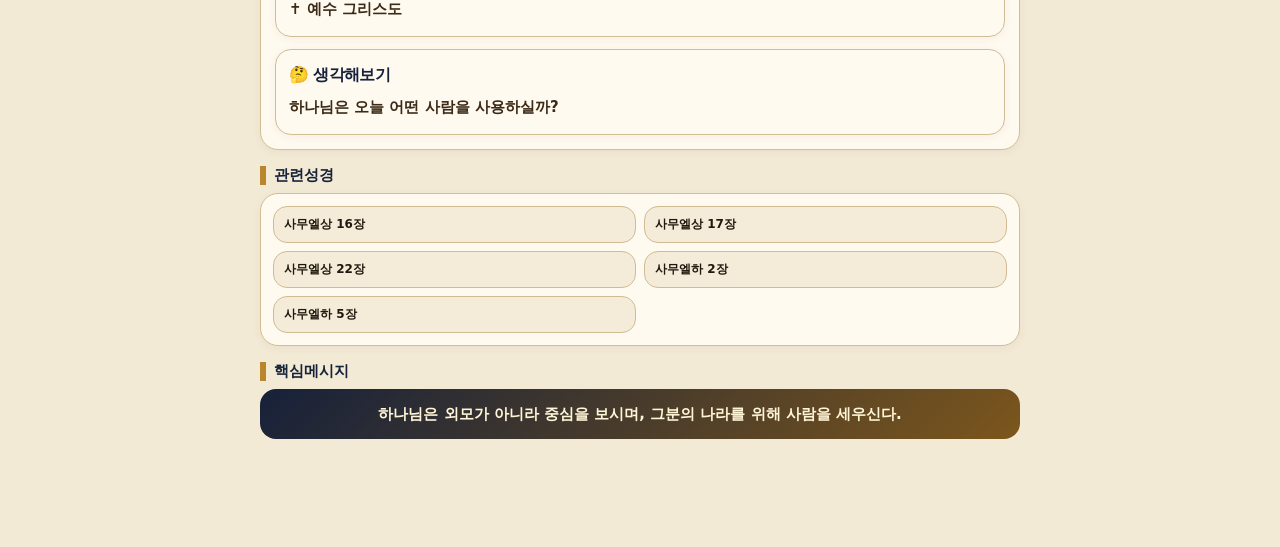
==== commit 5b66405c: "Add files via upload" ====
--- a/hubs/index.html
+++ b/hubs/index.html
@@ -57,11 +57,11 @@
 <div class="drawer" id="drawer"><div class="drawerPanel"><div class="drawerHead"><b>통일왕국 허브목록</b><button onclick="closeDrawer()">×</button></div><div id="hubList"></div></div></div>
 <script>
 const HUBS=[
-{slug:'david',icon:'👑',title:'다윗 즉위',sub:'하나님 마음에 합한 왕',kicker:'',overview:'하나님께 선택된 다윗은 베들레헴에서 기름부음을 받고 골리앗을 물리쳤다. 이후 광야 도피 생활을 거쳐 헤브론에서 유다의 왕이 되었으며, 마침내 예루살렘에서 통일왕국의 왕으로 세워졌다.',map:'assets/maps/david-map.png',mapExplain:'베들레헴에서 시작된 다윗의 부르심은 엘라 골짜기의 승리, 아둘람의 도피, 헤브론의 즉위를 거쳐 예루살렘의 통일왕국 왕권으로 이어진다.',verse:'“사무엘이 기름 뿔병을 가져다가 그의 형제 중에서 그에게 부었더니 이 날 이후로 다윗이 여호와의 영에게 크게 감동되니라.”<strong>사무엘상 16:13</strong>',events:['사울의 실패 이후 새 왕을 찾으심','베들레헴에서 다윗이 기름부음을 받음','엘라 골짜기에서 골리앗을 물리침','사울을 피해 광야와 아둘람에서 도피 생활을 함','헤브론에서 유다의 왕이 되고 이후 예루살렘에서 온 이스라엘의 왕이 됨'],meaning:['왕권은 인간의 외형이 아니라 하나님의 선택에서 시작됨','다윗은 통일왕국과 다윗언약의 출발점이 됨','참 왕이신 메시아를 기다리게 하는 왕권의 원형'],connections:['❓ 핵심질문 하나님은 왜 다윗을 왕으로 선택하셨을까?','💡 한 줄 핵심 하나님은 중심을 보시고 왕을 세우신다.','📖 사건의 의미 다윗 왕권은 하나님 나라의 새로운 출발점이다.','🔗 연결 흐름 사사시대 → 사무엘 → 다윗언약 → 메시아','🤔 생각해보기 나는 무엇으로 사람을 판단하는가?'],integrated:['❓ 핵심질문 다윗 왕권은 구속사에서 어떤 의미가 있을까?','💡 한 줄 핵심 다윗은 오실 메시아의 예표이다.','📖 구속사 의미 다윗언약을 통해 구원자의 계보가 이어진다.','🌍 성경 전체 흐름 사사시대 → 다윗왕국 → 예수 그리스도','🤔 생각해보기 하나님은 오늘 어떤 사람을 사용하실까?'],refs:['사무엘상 16장','사무엘상 17장','사무엘상 22장','사무엘하 2장','사무엘하 5장'],message:'하나님은 외모가 아니라 중심을 보시며, 그분의 나라를 위해 사람을 세우신다.',prev:'',next:'jerusalem'},
-{slug:'jerusalem',icon:'🏰',title:'예루살렘 정복',sub:'왕국 중심이 세워지다',kicker:'',overview:'다윗은 헤브론에서 왕으로 통치한 후 여부스 족속의 성읍 예루살렘을 정복하였다. 예루살렘은 다윗성으로 불리며 이스라엘의 정치적 중심지가 되었다.',map:'assets/maps/jerusalem-map.png',mapExplain:'헤브론에서 시작된 다윗의 왕권은 예루살렘 정복을 통해 왕국의 중심을 확보한다. 다윗성, 시온산은 이후 왕권과 예배와 메시아 약속이 모이는 핵심 장소가 된다.',verse:'“다윗이 시온 산성을 빼앗았으니 이는 다윗 성이더라.”<strong>사무엘하 5:7</strong>',events:['다윗이 헤브론에서 유다를 다스림','온 이스라엘의 왕으로 세워짐','여부스 족속의 성읍 예루살렘을 정복함','시온 산성이 다윗성으로 불림','예루살렘이 통일왕국의 수도가 됨'],meaning:['예루살렘은 남북 지파를 아우르는 왕국 중심지가 됨','시온은 왕권·예배·언약 약속이 만나는 장소가 됨','이후 성전과 메시아 사역의 무대가 준비됨'],connections:['❓ 핵심질문 왜 예루살렘이 왕국의 중심이 되었을까?','💡 한 줄 핵심 하나님은 예루살렘을 왕권과 예배의 중심으로 세우셨다.','📖 사건의 의미 통일왕국의 중심 도시가 확립되었다.','🔗 연결 흐름 다윗 즉위 → 예루살렘 정복 → 성전 건축','🤔 생각해보기 내 삶의 중심에는 무엇이 있는가?'],integrated:['❓ 핵심질문 예루살렘은 성경 전체에서 어떤 의미가 있을까?','💡 한 줄 핵심 예루살렘은 구속사의 중심 무대이다.','📖 구속사 의미 왕권과 언약이 모이는 장소가 된다.','🌍 성경 전체 흐름 다윗성 → 성전 → 십자가 → 새 예루살렘','🤔 생각해보기 하나님 나라의 중심은 어디에 있는가?'],refs:['사무엘하 5장','역대상 11장','시편 48편','시편 122편'],message:'하나님은 자신의 나라를 세우기 위해 중심을 마련하신다.',prev:'david',next:'ark'},
-{slug:'ark',icon:'📦',title:'언약궤 이전',sub:'하나님의 임재를 모시다',kicker:'',overview:'오랫동안 기럇여아림에 머물던 언약궤는 예루살렘으로 옮겨지는 과정에서 웃사의 죽음 사건을 겪었다. 이후 오벧에돔의 집에 머문 뒤 예루살렘에 안치되어 하나님의 임재를 상징하게 되었다.',map:'assets/maps/ark-map.png',mapExplain:'기럇여아림에 머물던 언약궤는 베레스웃사 사건을 거치며 하나님의 거룩함을 드러낸다. 오벧에돔의 집에 머문 뒤 예루살렘으로 옮겨져 왕국의 중심에 하나님의 임재가 자리한다.',verse:'“다윗이 여호와 앞에서 힘을 다하여 춤을 추는데 그 때에 다윗이 베 에봇을 입었더라.”<strong>사무엘하 6:14</strong>',events:['언약궤가 기럇여아림에 오래 머묾','새 수레로 옮기던 중 웃사가 죽음','언약궤가 오벧에돔의 집에 석 달 동안 머묾','하나님이 오벧에돔의 집에 복을 주심','다윗이 기쁨과 찬양으로 언약궤를 예루살렘에 모심'],meaning:['하나님의 임재는 기쁨이지만 동시에 거룩함을 요구함','왕국의 중심은 왕권이 아니라 하나님의 임재여야 함','성전 건축으로 이어지는 임재의 흐름을 준비함'],connections:['❓ 핵심질문 하나님께 가까이 가는 데 왜 거룩함이 필요할까?','💡 한 줄 핵심 하나님의 임재는 기쁨이자 거룩함이다.','📖 사건의 의미 왕국의 중심은 왕이 아니라 하나님이심을 보여준다.','🔗 연결 흐름 성막 → 언약궤 → 성전 → 그리스도','🤔 생각해보기 나는 하나님을 어떤 태도로 예배하는가?'],integrated:['❓ 핵심질문 언약궤는 구속사에서 무엇을 상징할까?','💡 한 줄 핵심 하나님은 백성과 함께 거하시기를 원하신다.','📖 구속사 의미 임재의 약속이 그리스도 안에서 완성된다.','🌍 성경 전체 흐름 광야 성막 → 언약궤 → 성전 → 임마누엘','🤔 생각해보기 하나님 임재를 가장 소중히 여기고 있는가?'],refs:['사무엘하 6장','역대상 13장','역대상 15장','역대상 16장'],message:'하나님의 백성은 하나님의 임재를 가장 소중히 여기되, 하나님의 방식대로 가까이해야 한다.',prev:'jerusalem',next:'temple'},
-{slug:'temple',icon:'🏛️',title:'성전 건축',sub:'예배 중심이 세워지다',kicker:'',overview:'솔로몬은 두로 왕 히람의 지원을 받아 성전 건축 재료를 공급받았다. 예루살렘 모리아산에 성전을 건축하여 이스라엘 예배의 중심을 세웠다.',map:'assets/maps/temple-map.png',mapExplain:'두로에서 공급된 재료와 기술은 예루살렘으로 옮겨지고, 모리아산에서 성전 건축으로 이어진다. 성전은 통일왕국의 영광이 절정에 이른 상징이 된다.',verse:'“제사장이 성소에서 나올 때에 구름이 여호와의 성전에 가득하매… 이는 여호와의 영광이 여호와의 성전에 가득함이었더라.”<strong>열왕기상 8:10-11</strong>',events:['솔로몬이 두로 왕 히람과 협력함','백향목과 건축 재료를 공급받음','예루살렘 모리아산에 성전을 건축함','언약궤를 성전에 안치함','성전 봉헌 때 여호와의 영광이 가득함'],meaning:['성전은 통일왕국의 예배 중심이자 영광의 절정임','하나님은 자기 백성 가운데 거하시기를 원하심','성전은 예수 그리스도와 교회로 이어지는 중요한 예표'],connections:['❓ 핵심질문 성전은 왜 중요한가?','💡 한 줄 핵심 성전은 하나님 임재와 예배의 중심이다.','📖 사건의 의미 통일왕국의 영광이 절정에 이른다.','🔗 연결 흐름 성막 → 성전 → 예수 그리스도 → 교회','🤔 생각해보기 참된 예배는 무엇일까?'],integrated:['❓ 핵심질문 성전은 어떻게 예수님을 가리킬까?','💡 한 줄 핵심 성전은 오실 그리스도의 그림자이다.','📖 구속사 의미 하나님과 만나는 길이 예수님 안에서 완성된다.','🌍 성경 전체 흐름 성막 → 솔로몬 성전 → 재건 성전 → 그리스도','🤔 생각해보기 나는 예배를 얼마나 소중히 여기는가?'],refs:['열왕기상 5장','열왕기상 6장','열왕기상 8장','역대하 3장','역대하 5장','역대하 7장'],message:'하나님은 건물 자체보다, 그분의 임재를 중심에 두는 순종의 백성을 원하신다.',prev:'ark',next:'division'},
-{slug:'division',icon:'⚡',title:'왕국 분열',sub:'하나의 왕국이 갈라지다',kicker:'',overview:'솔로몬 사후 르호보암은 세겜에서 백성들의 요구를 거절하였다. 그 결과 왕국은 북이스라엘과 남유다로 분열되었으며, 이후 서로 다른 길을 걷게 되었다.',map:'assets/maps/division-map.png',mapExplain:'예루살렘에서 이어진 솔로몬 왕조는 세겜의 결정 앞에서 균열을 맞는다. 세겜 이후 북쪽은 사마리아 중심의 북이스라엘로, 남쪽은 예루살렘 중심의 남유다로 갈라진다.',verse:'“우리가 다윗과 무슨 관계가 있느냐… 이스라엘아 너희의 장막으로 돌아가라.”<strong>열왕기상 12:16</strong>',events:['솔로몬 말기에 우상숭배와 세금 부담이 커짐','르호보암이 세겜에서 백성의 요구를 들음','원로들의 조언을 버리고 젊은 신하들의 강경책을 따름','열 지파가 르호보암을 거부하고 여로보암을 따름','북이스라엘과 남유다로 왕국이 분열됨'],meaning:['교만과 불순종은 공동체를 갈라놓음','분열은 심판이지만 다윗 언약의 약속은 남유다를 통해 이어짐','분열왕국 시대의 긴 쇠퇴와 선지자 사역을 여는 전환점'],connections:['❓ 핵심질문 왜 강대한 왕국이 분열되었을까?','💡 한 줄 핵심 불순종과 교만은 공동체를 무너뜨린다.','📖 사건의 의미 인간 왕권의 한계가 드러난다.','🔗 연결 흐름 솔로몬 타락 → 왕국 분열 → 선지자 시대','🤔 생각해보기 나는 충고를 겸손히 듣고 있는가?'],integrated:['❓ 핵심질문 왕국 분열 이후에도 구속사는 왜 계속될까?','💡 한 줄 핵심 인간은 실패해도 하나님의 계획은 멈추지 않는다.','📖 구속사 의미 남은 자를 통해 메시아 약속이 이어진다.','🌍 성경 전체 흐름 분열왕국 → 포로 → 귀환 → 그리스도','🤔 생각해보기 실패 속에서도 하나님은 무엇을 이루실까?'],refs:['열왕기상 11장','열왕기상 12장','역대하 10장','역대하 11장'],message:'하나의 왕국은 갈라졌지만, 하나님의 구속사는 멈추지 않는다.',prev:'temple',next:'',warn:true,nextEra:{label:'분열왕국 Matrix',url:'https://centiger.github.io/CEN-M07-Divided/',desc:'왕국 분열 이후 북이스라엘과 남유다는 서로 다른 길을 걷게 됩니다.'}}
+{slug:'david',icon:'👑',title:'다윗 즉위',sub:'하나님 마음에 합한 왕',kicker:'',overview:'하나님께 선택된 다윗은 베들레헴에서 기름부음을 받고 골리앗을 물리쳤다. 이후 광야 도피 생활을 거쳐 헤브론에서 유다의 왕이 되었으며, 마침내 예루살렘에서 통일왕국의 왕으로 세워졌다.',map:'assets/maps/david-map.png',mapExplain:'베들레헴에서 시작된 다윗의 부르심은 엘라 골짜기의 승리, 아둘람의 도피, 헤브론의 즉위를 거쳐 예루살렘의 통일왕국 왕권으로 이어진다.',verse:'“사무엘이 기름 뿔병을 가져다가 그의 형제 중에서 그에게 부었더니 이 날 이후로 다윗이 여호와의 영에게 크게 감동되니라.”<strong>사무엘상 16:13</strong>',events:['사울의 실패 이후 새 왕을 찾으심','베들레헴에서 다윗이 기름부음을 받음','엘라 골짜기에서 골리앗을 물리침','사울을 피해 광야와 아둘람에서 도피 생활을 함','헤브론에서 유다의 왕이 되고 이후 예루살렘에서 온 이스라엘의 왕이 됨'],meaning:['왕권은 인간의 외형이 아니라 하나님의 선택에서 시작됨','다윗은 통일왕국과 다윗언약의 출발점이 됨','참 왕이신 메시아를 기다리게 하는 왕권의 원형'],connections:['❓ 핵심질문 하나님은 왜 다윗을 왕으로 선택하셨을까?','💡 한 줄 핵심 하나님은 중심을 보시고 왕을 세우신다.','📖 사건의 의미 다윗 왕권은 하나님 나라의 새로운 출발점이다.','🔗 연결 흐름 사사시대 → 👴 사무엘 → 📜 다윗언약 → ✝️ 메시아','🤔 생각해보기 나는 무엇으로 사람을 판단하는가?'],integrated:['❓ 핵심질문 다윗 왕권은 구속사에서 어떤 의미가 있을까?','💡 한 줄 핵심 다윗은 오실 메시아의 예표이다.','📖 구속사 의미 다윗언약을 통해 구원자의 계보가 이어진다.','🌍 성경 전체 흐름 사사시대 → 👑 다윗왕국 → ✝️ 예수 그리스도','🤔 생각해보기 하나님은 오늘 어떤 사람을 사용하실까?'],refs:['사무엘상 16장','사무엘상 17장','사무엘상 22장','사무엘하 2장','사무엘하 5장'],message:'하나님은 외모가 아니라 중심을 보시며, 그분의 나라를 위해 사람을 세우신다.',prev:'',next:'jerusalem'},
+{slug:'jerusalem',icon:'🏰',title:'예루살렘 정복',sub:'왕국 중심이 세워지다',kicker:'',overview:'다윗은 헤브론에서 왕으로 통치한 후 여부스 족속의 성읍 예루살렘을 정복하였다. 예루살렘은 다윗성으로 불리며 이스라엘의 정치적 중심지가 되었다.',map:'assets/maps/jerusalem-map.png',mapExplain:'헤브론에서 시작된 다윗의 왕권은 예루살렘 정복을 통해 왕국의 중심을 확보한다. 다윗성, 시온산은 이후 왕권과 예배와 메시아 약속이 모이는 핵심 장소가 된다.',verse:'“다윗이 시온 산성을 빼앗았으니 이는 다윗 성이더라.”<strong>사무엘하 5:7</strong>',events:['다윗이 헤브론에서 유다를 다스림','온 이스라엘의 왕으로 세워짐','여부스 족속의 성읍 예루살렘을 정복함','시온 산성이 다윗성으로 불림','예루살렘이 통일왕국의 수도가 됨'],meaning:['예루살렘은 남북 지파를 아우르는 왕국 중심지가 됨','시온은 왕권·예배·언약 약속이 만나는 장소가 됨','이후 성전과 메시아 사역의 무대가 준비됨'],connections:['❓ 핵심질문 왜 예루살렘이 왕국의 중심이 되었을까?','💡 한 줄 핵심 하나님은 예루살렘을 왕권과 예배의 중심으로 세우셨다.','📖 사건의 의미 통일왕국의 중심 도시가 확립되었다.','🔗 연결 흐름 다윗 즉위 → ⚔️ 예루살렘 정복 → 🏰 성전 건축','🤔 생각해보기 내 삶의 중심에는 무엇이 있는가?'],integrated:['❓ 핵심질문 예루살렘은 성경 전체에서 어떤 의미가 있을까?','💡 한 줄 핵심 예루살렘은 구속사의 중심 무대이다.','📖 구속사 의미 왕권과 언약이 모이는 장소가 된다.','🌍 성경 전체 흐름 다윗성 → 🏰 성전 → ✝️ 십자가 → 🏰 새 예루살렘','🤔 생각해보기 하나님 나라의 중심은 어디에 있는가?'],refs:['사무엘하 5장','역대상 11장','시편 48편','시편 122편'],message:'하나님은 자신의 나라를 세우기 위해 중심을 마련하신다.',prev:'david',next:'ark'},
+{slug:'ark',icon:'📦',title:'언약궤 이전',sub:'하나님의 임재를 모시다',kicker:'',overview:'오랫동안 기럇여아림에 머물던 언약궤는 예루살렘으로 옮겨지는 과정에서 웃사의 죽음 사건을 겪었다. 이후 오벧에돔의 집에 머문 뒤 예루살렘에 안치되어 하나님의 임재를 상징하게 되었다.',map:'assets/maps/ark-map.png',mapExplain:'기럇여아림에 머물던 언약궤는 베레스웃사 사건을 거치며 하나님의 거룩함을 드러낸다. 오벧에돔의 집에 머문 뒤 예루살렘으로 옮겨져 왕국의 중심에 하나님의 임재가 자리한다.',verse:'“다윗이 여호와 앞에서 힘을 다하여 춤을 추는데 그 때에 다윗이 베 에봇을 입었더라.”<strong>사무엘하 6:14</strong>',events:['언약궤가 기럇여아림에 오래 머묾','새 수레로 옮기던 중 웃사가 죽음','언약궤가 오벧에돔의 집에 석 달 동안 머묾','하나님이 오벧에돔의 집에 복을 주심','다윗이 기쁨과 찬양으로 언약궤를 예루살렘에 모심'],meaning:['하나님의 임재는 기쁨이지만 동시에 거룩함을 요구함','왕국의 중심은 왕권이 아니라 하나님의 임재여야 함','성전 건축으로 이어지는 임재의 흐름을 준비함'],connections:['❓ 핵심질문 하나님께 가까이 가는 데 왜 거룩함이 필요할까?','💡 한 줄 핵심 하나님의 임재는 기쁨이자 거룩함이다.','📖 사건의 의미 왕국의 중심은 왕이 아니라 하나님이심을 보여준다.','🔗 연결 흐름 성막 → 📜 언약궤 → 🏰 성전 → ✝️ 그리스도','🤔 생각해보기 나는 하나님을 어떤 태도로 예배하는가?'],integrated:['❓ 핵심질문 언약궤는 구속사에서 무엇을 상징할까?','💡 한 줄 핵심 하나님은 백성과 함께 거하시기를 원하신다.','📖 구속사 의미 임재의 약속이 그리스도 안에서 완성된다.','🌍 성경 전체 흐름 광야 성막 → 📜 언약궤 → 🏰 성전 → ✝️ 임마누엘','🤔 생각해보기 하나님 임재를 가장 소중히 여기고 있는가?'],refs:['사무엘하 6장','역대상 13장','역대상 15장','역대상 16장'],message:'하나님의 백성은 하나님의 임재를 가장 소중히 여기되, 하나님의 방식대로 가까이해야 한다.',prev:'jerusalem',next:'temple'},
+{slug:'temple',icon:'🏛️',title:'성전 건축',sub:'예배 중심이 세워지다',kicker:'',overview:'솔로몬은 두로 왕 히람의 지원을 받아 성전 건축 재료를 공급받았다. 예루살렘 모리아산에 성전을 건축하여 이스라엘 예배의 중심을 세웠다.',map:'assets/maps/temple-map.png',mapExplain:'두로에서 공급된 재료와 기술은 예루살렘으로 옮겨지고, 모리아산에서 성전 건축으로 이어진다. 성전은 통일왕국의 영광이 절정에 이른 상징이 된다.',verse:'“제사장이 성소에서 나올 때에 구름이 여호와의 성전에 가득하매… 이는 여호와의 영광이 여호와의 성전에 가득함이었더라.”<strong>열왕기상 8:10-11</strong>',events:['솔로몬이 두로 왕 히람과 협력함','백향목과 건축 재료를 공급받음','예루살렘 모리아산에 성전을 건축함','언약궤를 성전에 안치함','성전 봉헌 때 여호와의 영광이 가득함'],meaning:['성전은 통일왕국의 예배 중심이자 영광의 절정임','하나님은 자기 백성 가운데 거하시기를 원하심','성전은 예수 그리스도와 교회로 이어지는 중요한 예표'],connections:['❓ 핵심질문 성전은 왜 중요한가?','💡 한 줄 핵심 성전은 하나님 임재와 예배의 중심이다.','📖 사건의 의미 통일왕국의 영광이 절정에 이른다.','🔗 연결 흐름 성막 → 🏰 성전 → ✝️ 예수 그리스도 → ⛪ 교회','🤔 생각해보기 참된 예배는 무엇일까?'],integrated:['❓ 핵심질문 성전은 어떻게 예수님을 가리킬까?','💡 한 줄 핵심 성전은 오실 그리스도의 그림자이다.','📖 구속사 의미 하나님과 만나는 길이 예수님 안에서 완성된다.','🌍 성경 전체 흐름 성막 → 🏰 솔로몬 성전 → 🏰 재건 성전 → ✝️ 그리스도','🤔 생각해보기 나는 예배를 얼마나 소중히 여기는가?'],refs:['열왕기상 5장','열왕기상 6장','열왕기상 8장','역대하 3장','역대하 5장','역대하 7장'],message:'하나님은 건물 자체보다, 그분의 임재를 중심에 두는 순종의 백성을 원하신다.',prev:'ark',next:'division'},
+{slug:'division',icon:'⚡',title:'왕국 분열',sub:'하나의 왕국이 갈라지다',kicker:'',overview:'솔로몬 사후 르호보암은 세겜에서 백성들의 요구를 거절하였다. 그 결과 왕국은 북이스라엘과 남유다로 분열되었으며, 이후 서로 다른 길을 걷게 되었다.',map:'assets/maps/division-map.png',mapExplain:'예루살렘에서 이어진 솔로몬 왕조는 세겜의 결정 앞에서 균열을 맞는다. 세겜 이후 북쪽은 사마리아 중심의 북이스라엘로, 남쪽은 예루살렘 중심의 남유다로 갈라진다.',verse:'“우리가 다윗과 무슨 관계가 있느냐… 이스라엘아 너희의 장막으로 돌아가라.”<strong>열왕기상 12:16</strong>',events:['솔로몬 말기에 우상숭배와 세금 부담이 커짐','르호보암이 세겜에서 백성의 요구를 들음','원로들의 조언을 버리고 젊은 신하들의 강경책을 따름','열 지파가 르호보암을 거부하고 여로보암을 따름','북이스라엘과 남유다로 왕국이 분열됨'],meaning:['교만과 불순종은 공동체를 갈라놓음','분열은 심판이지만 다윗 언약의 약속은 남유다를 통해 이어짐','분열왕국 시대의 긴 쇠퇴와 선지자 사역을 여는 전환점'],connections:['❓ 핵심질문 왜 강대한 왕국이 분열되었을까?','💡 한 줄 핵심 불순종과 교만은 공동체를 무너뜨린다.','📖 사건의 의미 인간 왕권의 한계가 드러난다.','🔗 연결 흐름 솔로몬 타락 → 👑 왕국 분열 → 📣 선지자 시대','🤔 생각해보기 나는 충고를 겸손히 듣고 있는가?'],integrated:['❓ 핵심질문 왕국 분열 이후에도 구속사는 왜 계속될까?','💡 한 줄 핵심 인간은 실패해도 하나님의 계획은 멈추지 않는다.','📖 구속사 의미 남은 자를 통해 메시아 약속이 이어진다.','🌍 성경 전체 흐름 분열왕국 → ⛓️ 포로 → 🚶 귀환 → ✝️ 그리스도','🤔 생각해보기 실패 속에서도 하나님은 무엇을 이루실까?'],refs:['열왕기상 11장','열왕기상 12장','역대하 10장','역대하 11장'],message:'하나의 왕국은 갈라졌지만, 하나님의 구속사는 멈추지 않는다.',prev:'temple',next:'',warn:true,nextEra:{label:'분열왕국 Matrix',url:'https://centiger.github.io/CEN-M07-Divided/',desc:'왕국 분열 이후 북이스라엘과 남유다는 서로 다른 길을 걷게 됩니다.'}}
 ];
 const $=id=>document.getElementById(id);function currentSlug(){return new URLSearchParams(location.search).get('hub')||'david'}function findHub(slug){return HUBS.find(h=>h.slug===slug)||HUBS[0]}function goMatrix(){location.href='../index.html'}function openDrawer(){$('drawer').classList.add('show')}function closeDrawer(){$('drawer').classList.remove('show')}function goHub(slug){if(!slug)return;location.href='index.html?hub='+slug}function list(items){return `<ul class="list">${items.map(x=>`<li>${x}</li>`).join('')}</ul>`}
 function renderExplore(items){
@@ -88,7 +88,7 @@
     if(/포로|바벨론/.test(t)) return '⛓️';
     if(/귀환|회복/.test(t)) return '🚶';
     if(/교회/.test(t)) return '⛪';
-    return '🔹';
+    return '📌';
   }
 
   const labels=[
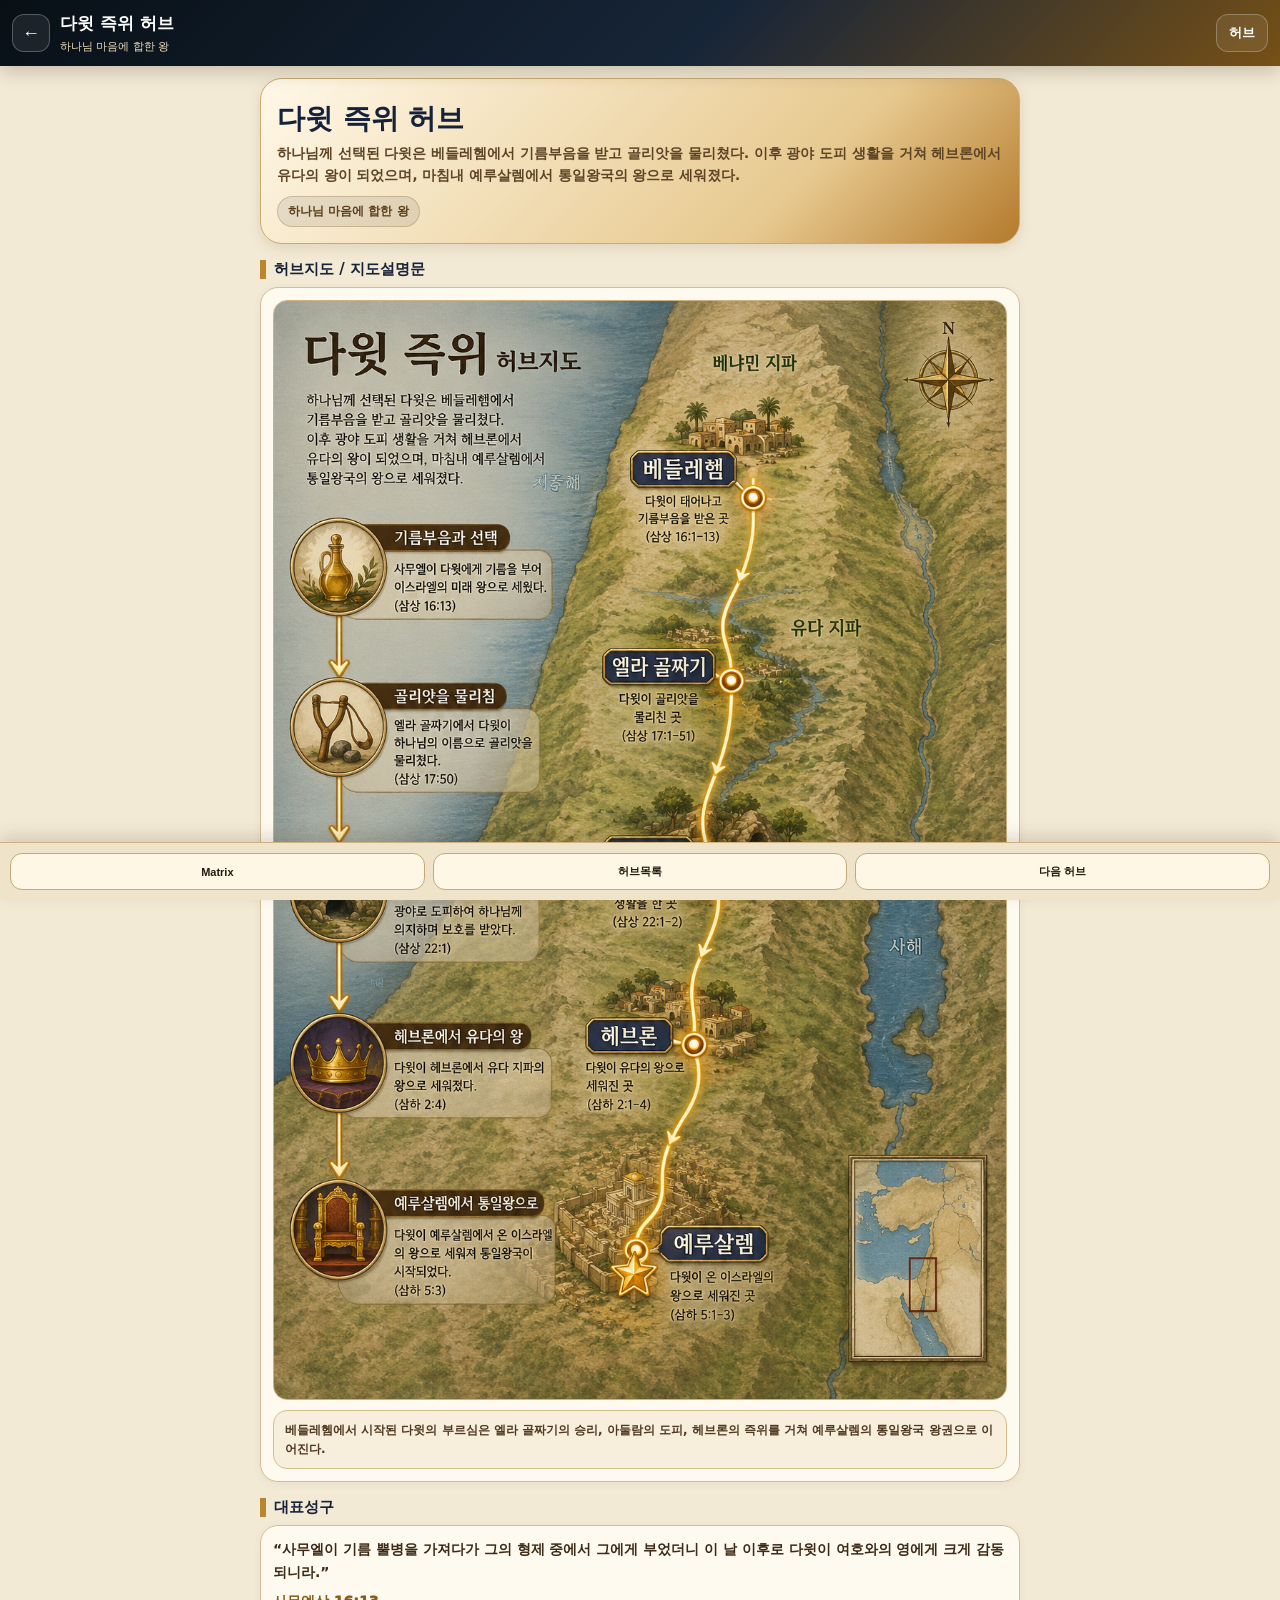
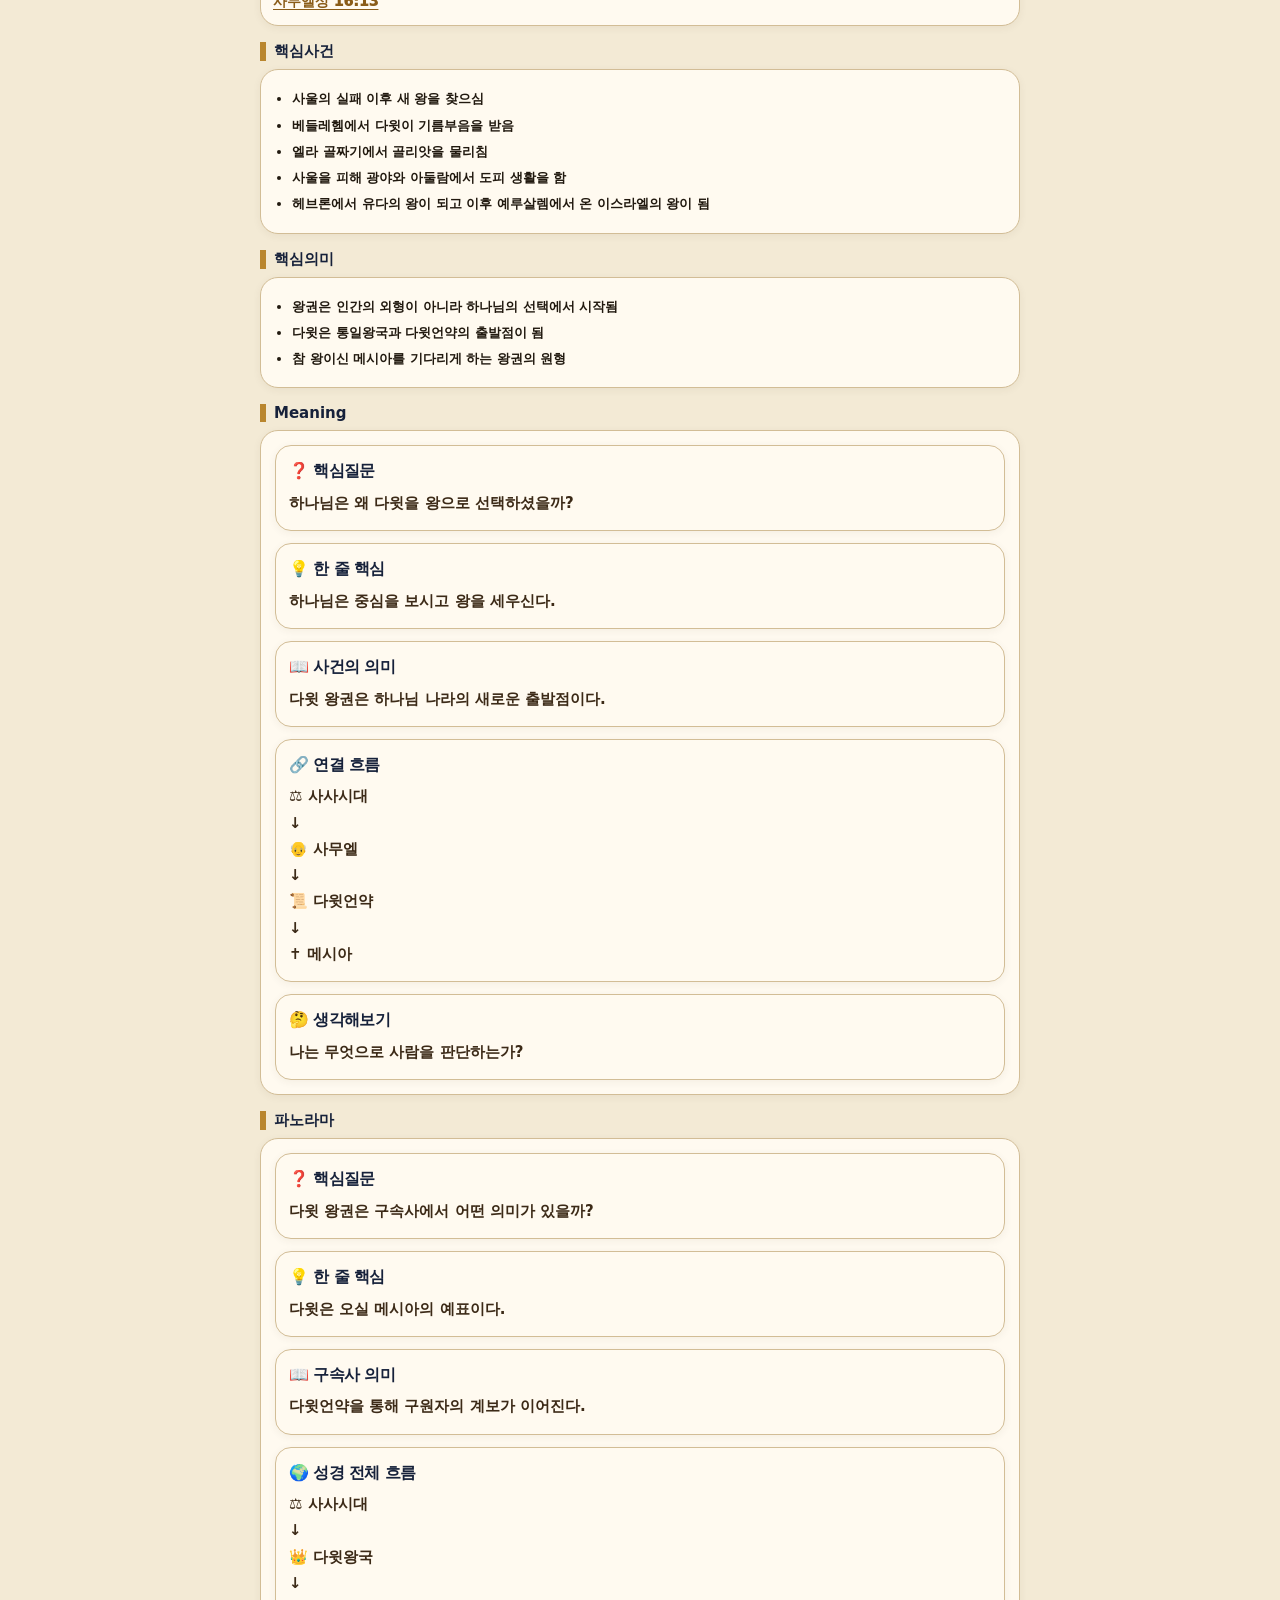
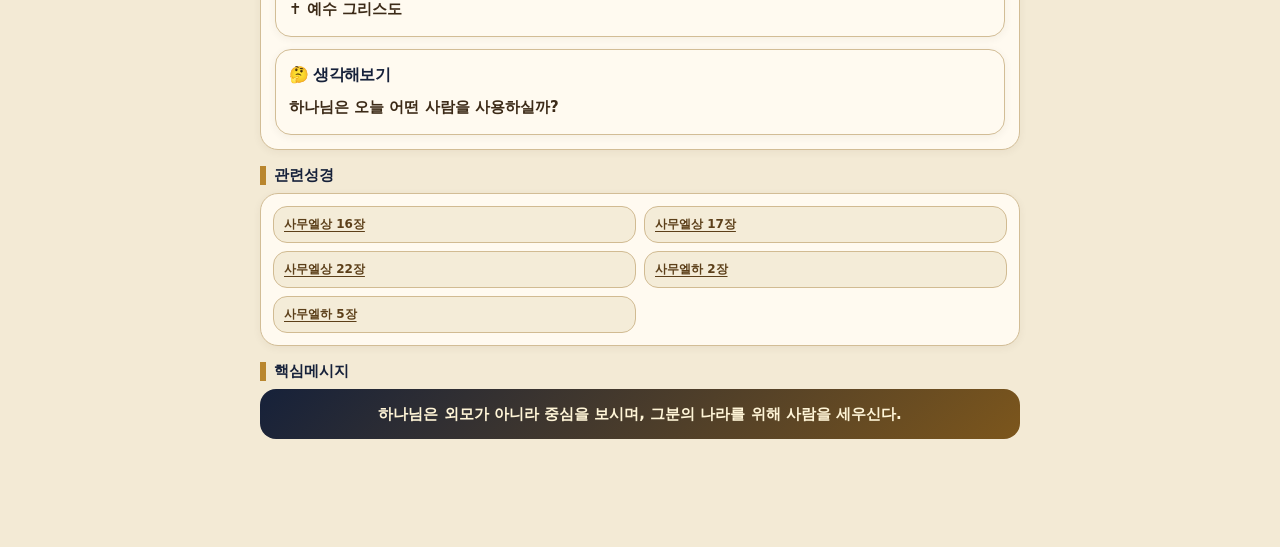
==== commit 2e90dd5d: "Add files via upload" ====
--- a/hubs/index.html
+++ b/hubs/index.html
@@ -48,6 +48,13 @@
 }
 
 .sec h2#connections,.sec h2#integration{scroll-margin-top:62px;}
+
+/* CEN Bible 2.0 bridge */
+.bibleLink{color:inherit;text-decoration:none;cursor:pointer}
+.quote .bibleLink{display:block;margin-top:6px;color:#8a5c18;font-weight:950;text-decoration:underline;text-underline-offset:3px}
+.pill.biblePill{padding:0;overflow:hidden}
+.pill.biblePill .bibleLink{display:block;padding:9px 10px;color:#5c3f19;font-weight:900;text-decoration:underline;text-underline-offset:3px}
+.bibleLink:focus-visible{outline:3px solid #b9862e;outline-offset:-3px;border-radius:10px}
 </style>
 </head>
 <body>
@@ -63,6 +70,32 @@
 {slug:'temple',icon:'🏛️',title:'성전 건축',sub:'예배 중심이 세워지다',kicker:'',overview:'솔로몬은 두로 왕 히람의 지원을 받아 성전 건축 재료를 공급받았다. 예루살렘 모리아산에 성전을 건축하여 이스라엘 예배의 중심을 세웠다.',map:'assets/maps/temple-map.png',mapExplain:'두로에서 공급된 재료와 기술은 예루살렘으로 옮겨지고, 모리아산에서 성전 건축으로 이어진다. 성전은 통일왕국의 영광이 절정에 이른 상징이 된다.',verse:'“제사장이 성소에서 나올 때에 구름이 여호와의 성전에 가득하매… 이는 여호와의 영광이 여호와의 성전에 가득함이었더라.”<strong>열왕기상 8:10-11</strong>',events:['솔로몬이 두로 왕 히람과 협력함','백향목과 건축 재료를 공급받음','예루살렘 모리아산에 성전을 건축함','언약궤를 성전에 안치함','성전 봉헌 때 여호와의 영광이 가득함'],meaning:['성전은 통일왕국의 예배 중심이자 영광의 절정임','하나님은 자기 백성 가운데 거하시기를 원하심','성전은 예수 그리스도와 교회로 이어지는 중요한 예표'],connections:['❓ 핵심질문 성전은 왜 중요한가?','💡 한 줄 핵심 성전은 하나님 임재와 예배의 중심이다.','📖 사건의 의미 통일왕국의 영광이 절정에 이른다.','🔗 연결 흐름 성막 → 🏰 성전 → ✝️ 예수 그리스도 → ⛪ 교회','🤔 생각해보기 참된 예배는 무엇일까?'],integrated:['❓ 핵심질문 성전은 어떻게 예수님을 가리킬까?','💡 한 줄 핵심 성전은 오실 그리스도의 그림자이다.','📖 구속사 의미 하나님과 만나는 길이 예수님 안에서 완성된다.','🌍 성경 전체 흐름 성막 → 🏰 솔로몬 성전 → 🏰 재건 성전 → ✝️ 그리스도','🤔 생각해보기 나는 예배를 얼마나 소중히 여기는가?'],refs:['열왕기상 5장','열왕기상 6장','열왕기상 8장','역대하 3장','역대하 5장','역대하 7장'],message:'하나님은 건물 자체보다, 그분의 임재를 중심에 두는 순종의 백성을 원하신다.',prev:'ark',next:'division'},
 {slug:'division',icon:'⚡',title:'왕국 분열',sub:'하나의 왕국이 갈라지다',kicker:'',overview:'솔로몬 사후 르호보암은 세겜에서 백성들의 요구를 거절하였다. 그 결과 왕국은 북이스라엘과 남유다로 분열되었으며, 이후 서로 다른 길을 걷게 되었다.',map:'assets/maps/division-map.png',mapExplain:'예루살렘에서 이어진 솔로몬 왕조는 세겜의 결정 앞에서 균열을 맞는다. 세겜 이후 북쪽은 사마리아 중심의 북이스라엘로, 남쪽은 예루살렘 중심의 남유다로 갈라진다.',verse:'“우리가 다윗과 무슨 관계가 있느냐… 이스라엘아 너희의 장막으로 돌아가라.”<strong>열왕기상 12:16</strong>',events:['솔로몬 말기에 우상숭배와 세금 부담이 커짐','르호보암이 세겜에서 백성의 요구를 들음','원로들의 조언을 버리고 젊은 신하들의 강경책을 따름','열 지파가 르호보암을 거부하고 여로보암을 따름','북이스라엘과 남유다로 왕국이 분열됨'],meaning:['교만과 불순종은 공동체를 갈라놓음','분열은 심판이지만 다윗 언약의 약속은 남유다를 통해 이어짐','분열왕국 시대의 긴 쇠퇴와 선지자 사역을 여는 전환점'],connections:['❓ 핵심질문 왜 강대한 왕국이 분열되었을까?','💡 한 줄 핵심 불순종과 교만은 공동체를 무너뜨린다.','📖 사건의 의미 인간 왕권의 한계가 드러난다.','🔗 연결 흐름 솔로몬 타락 → 👑 왕국 분열 → 📣 선지자 시대','🤔 생각해보기 나는 충고를 겸손히 듣고 있는가?'],integrated:['❓ 핵심질문 왕국 분열 이후에도 구속사는 왜 계속될까?','💡 한 줄 핵심 인간은 실패해도 하나님의 계획은 멈추지 않는다.','📖 구속사 의미 남은 자를 통해 메시아 약속이 이어진다.','🌍 성경 전체 흐름 분열왕국 → ⛓️ 포로 → 🚶 귀환 → ✝️ 그리스도','🤔 생각해보기 실패 속에서도 하나님은 무엇을 이루실까?'],refs:['열왕기상 11장','열왕기상 12장','역대하 10장','역대하 11장'],message:'하나의 왕국은 갈라졌지만, 하나님의 구속사는 멈추지 않는다.',prev:'temple',next:'',warn:true,nextEra:{label:'분열왕국 Matrix',url:'https://centiger.github.io/CEN-M07-Divided/',desc:'왕국 분열 이후 북이스라엘과 남유다는 서로 다른 길을 걷게 됩니다.'}}
 ];
+
+const CEN_BIBLE_URL='https://centiger.github.io/CEN-Bible2.0/';
+function normalizeBibleRef(ref){
+  const raw=String(ref||'').trim()
+    .replace(/[～~–—]/g,'-')
+    .replace(/\s+/g,' ');
+  let m=raw.match(/^(.+?)\s*(\d+)\s*:\s*(\d+)/);
+  if(m) return `${m[1].trim()} ${Number(m[2])}:${Number(m[3])}`;
+  m=raw.match(/^(.+?)\s*(\d+)\s*(?:장|편)?(?:\s*-\s*\d+\s*(?:장|편)?)?$/);
+  if(m) return `${m[1].trim()} ${Number(m[2])}:1`;
+  return raw;
+}
+function bibleHref(ref){
+  return `${CEN_BIBLE_URL}?ref=${encodeURIComponent(normalizeBibleRef(ref))}`;
+}
+function bibleLink(ref,label){
+  const safeRef=escapeHtml(ref);
+  const safeLabel=escapeHtml(label||ref);
+  return `<a class="bibleLink" href="${bibleHref(ref)}" aria-label="${safeRef} CEN Bible 2.0에서 열기">${safeLabel}</a>`;
+}
+function renderVerse(verseHtml){
+  return String(verseHtml||'').replace(/<strong>(.*?)<\/strong>/i,(all,ref)=>`<strong>${bibleLink(ref,ref)}</strong>`);
+}
+function escapeHtml(value){
+  return String(value||'').replace(/[&<>"']/g,ch=>({'&':'&amp;','<':'&lt;','>':'&gt;','"':'&quot;',"'":'&#39;'}[ch]));
+}
 const $=id=>document.getElementById(id);function currentSlug(){return new URLSearchParams(location.search).get('hub')||'david'}function findHub(slug){return HUBS.find(h=>h.slug===slug)||HUBS[0]}function goMatrix(){location.href='../index.html'}function openDrawer(){$('drawer').classList.add('show')}function closeDrawer(){$('drawer').classList.remove('show')}function goHub(slug){if(!slug)return;location.href='index.html?hub='+slug}function list(items){return `<ul class="list">${items.map(x=>`<li>${x}</li>`).join('')}</ul>`}
 function renderExplore(items){
   function escapeLocal(s){
@@ -153,7 +186,7 @@
     window.scrollTo({top:y,behavior:'auto'});
   });
 }
-function render(){const h=findHub(currentSlug());document.title='CEN '+h.title+' 허브';$('topTitle').textContent=h.title+' 허브';$('topSub').textContent=h.sub;const cls=h.warn?'hero warn':'hero';$('app').innerHTML=`<section class="${cls}"><div class="kicker">${h.kicker}</div><h1>${h.title} 허브</h1><p>${h.overview}</p><span class="mood">${h.sub}</span></section><section class="sec map"><h2>허브지도 / 지도설명문</h2><div class="card"><img src="${h.map}" alt="${h.title} 지도"><div class="mapExplain">${h.mapExplain}</div></div></section><section class="sec"><h2>대표성구</h2><div class="card quote">${h.verse}</div></section><section class="sec"><h2>핵심사건</h2><div class="card">${list(h.events)}</div></section><section class="sec"><h2>핵심의미</h2><div class="card">${list(h.meaning)}</div></section><section class="sec"><h2 id="connections">Meaning</h2><div class="card exploreGrid">${renderExplore(h.connections)}</div></section><section class="sec"><h2 id="integration">파노라마</h2><div class="card exploreGrid">${renderExplore(h.integrated||h.integration)}</div></section><section class="sec"><h2>관련성경</h2><div class="card grid">${h.refs.map(x=>`<div class="pill">${x}</div>`).join('')}</div></section><section class="sec"><h2>핵심메시지</h2><div class="message">${h.message}</div></section>`;$('nextBottom').onclick=()=>{ if(h.next) return goHub(h.next); if(h.nextEra&&h.nextEra.url) return location.href=h.nextEra.url; return goMatrix(); };$('nextBottom').textContent=h.next?'다음 허브':(h.nextEra?h.nextEra.label:'Matrix');$('hubList').innerHTML=HUBS.map(x=>`<button class="hubItem" onclick="goHub('${x.slug}')"><b>${x.icon} ${x.title} 허브</b><span>${x.sub}</span></button>`).join('');scrollToCurrentHash();}render();if('serviceWorker'in navigator){window.addEventListener('load',()=>navigator.serviceWorker.register('./sw.js').catch(()=>{}))}
+function render(){const h=findHub(currentSlug());document.title='CEN '+h.title+' 허브';$('topTitle').textContent=h.title+' 허브';$('topSub').textContent=h.sub;const cls=h.warn?'hero warn':'hero';$('app').innerHTML=`<section class="${cls}"><div class="kicker">${h.kicker}</div><h1>${h.title} 허브</h1><p>${h.overview}</p><span class="mood">${h.sub}</span></section><section class="sec map"><h2>허브지도 / 지도설명문</h2><div class="card"><img src="${h.map}" alt="${h.title} 지도"><div class="mapExplain">${h.mapExplain}</div></div></section><section class="sec"><h2>대표성구</h2><div class="card quote">${renderVerse(h.verse)}</div></section><section class="sec"><h2>핵심사건</h2><div class="card">${list(h.events)}</div></section><section class="sec"><h2>핵심의미</h2><div class="card">${list(h.meaning)}</div></section><section class="sec"><h2 id="connections">Meaning</h2><div class="card exploreGrid">${renderExplore(h.connections)}</div></section><section class="sec"><h2 id="integration">파노라마</h2><div class="card exploreGrid">${renderExplore(h.integrated||h.integration)}</div></section><section class="sec"><h2>관련성경</h2><div class="card grid">${h.refs.map(x=>`<div class="pill biblePill">${bibleLink(x,x)}</div>`).join('')}</div></section><section class="sec"><h2>핵심메시지</h2><div class="message">${h.message}</div></section>`;$('nextBottom').onclick=()=>{ if(h.next) return goHub(h.next); if(h.nextEra&&h.nextEra.url) return location.href=h.nextEra.url; return goMatrix(); };$('nextBottom').textContent=h.next?'다음 허브':(h.nextEra?h.nextEra.label:'Matrix');$('hubList').innerHTML=HUBS.map(x=>`<button class="hubItem" onclick="goHub('${x.slug}')"><b>${x.icon} ${x.title} 허브</b><span>${x.sub}</span></button>`).join('');scrollToCurrentHash();}render();if('serviceWorker'in navigator){window.addEventListener('load',()=>navigator.serviceWorker.register('./sw.js').catch(()=>{}))}
 </script>
 </body>
 </html>
